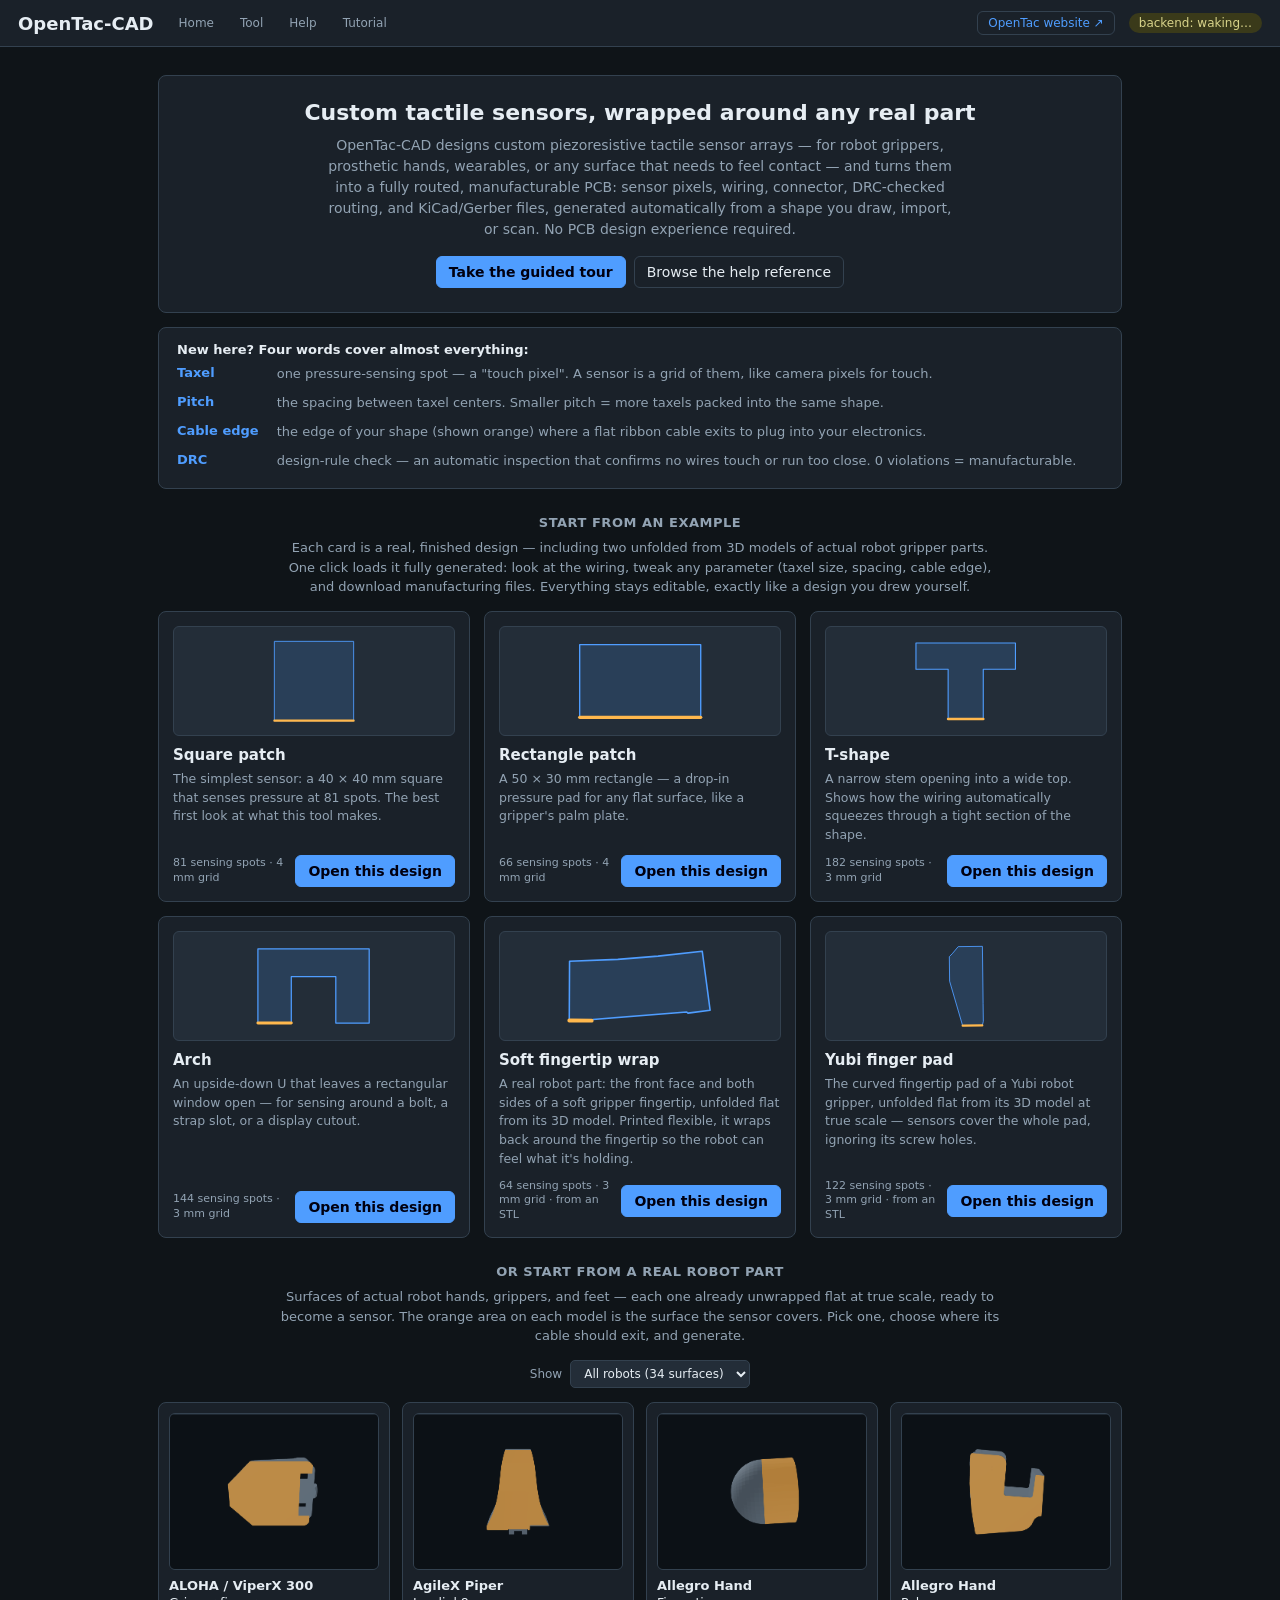
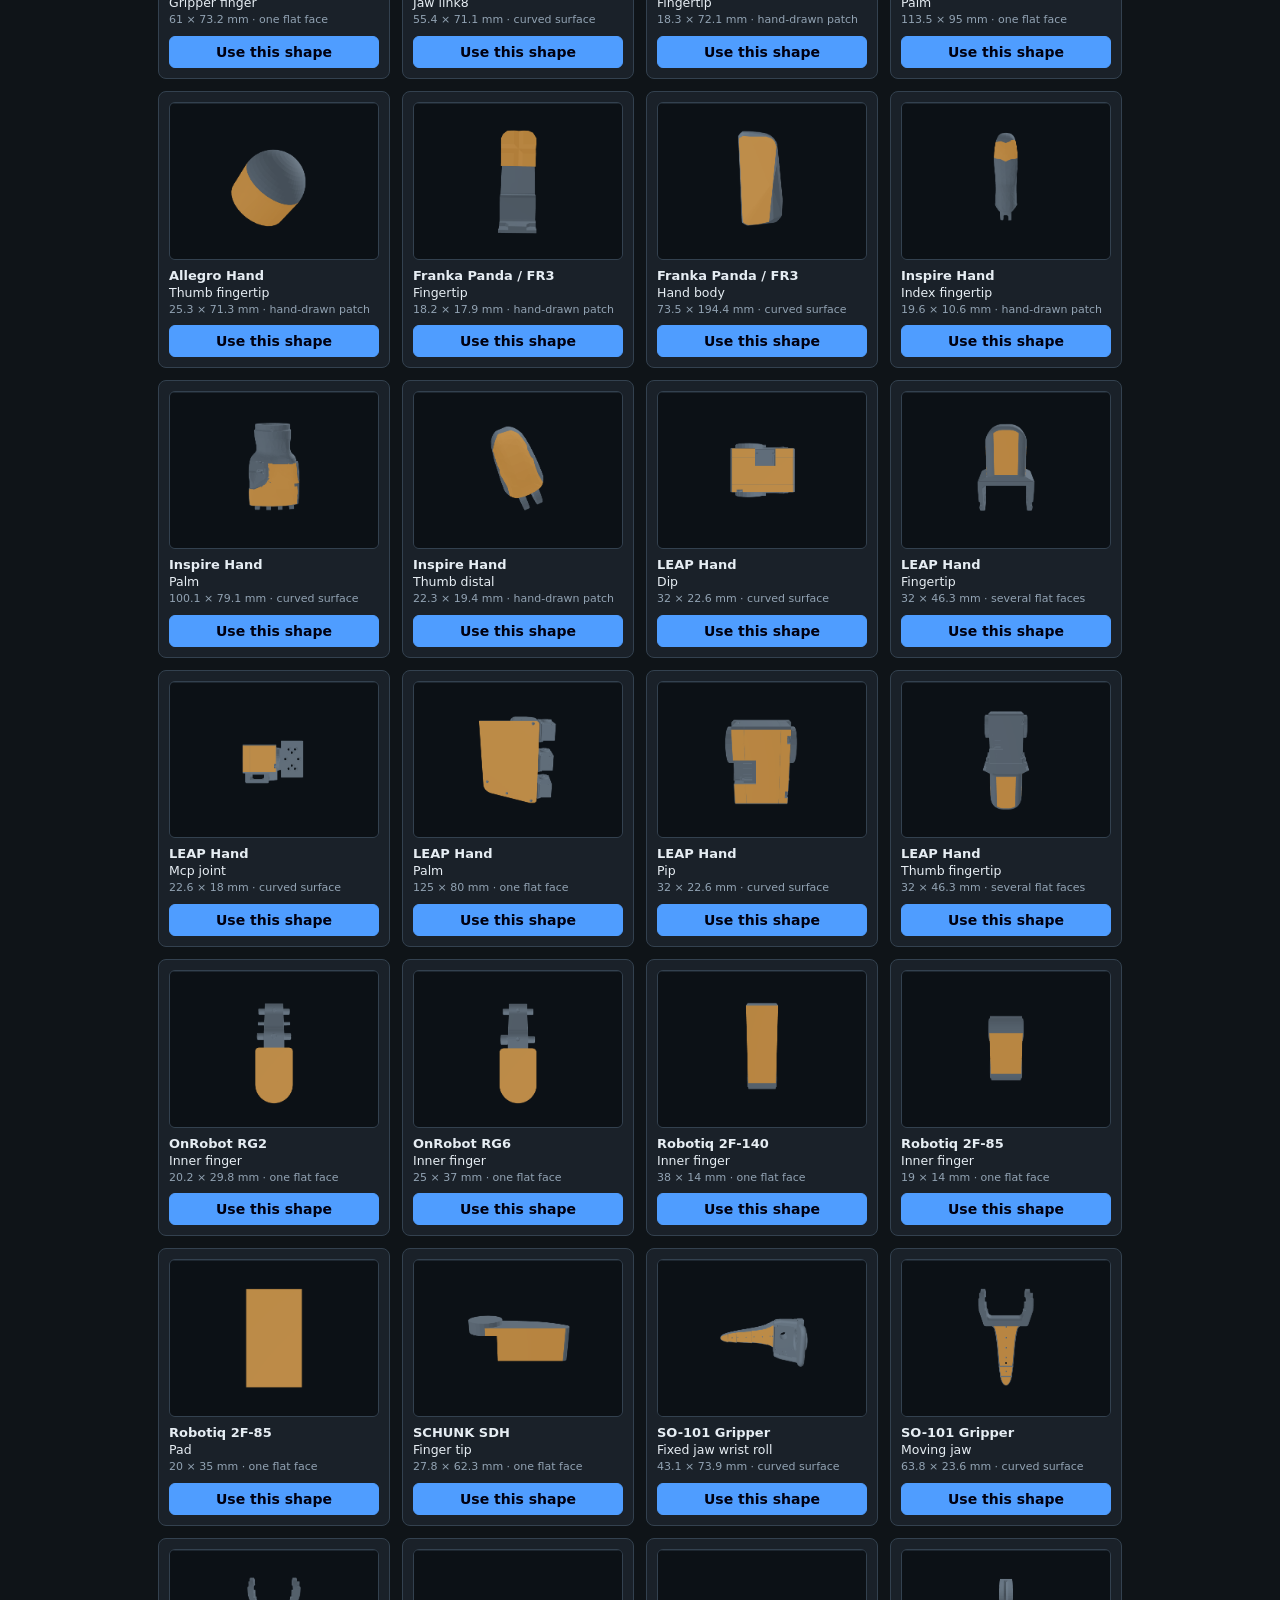
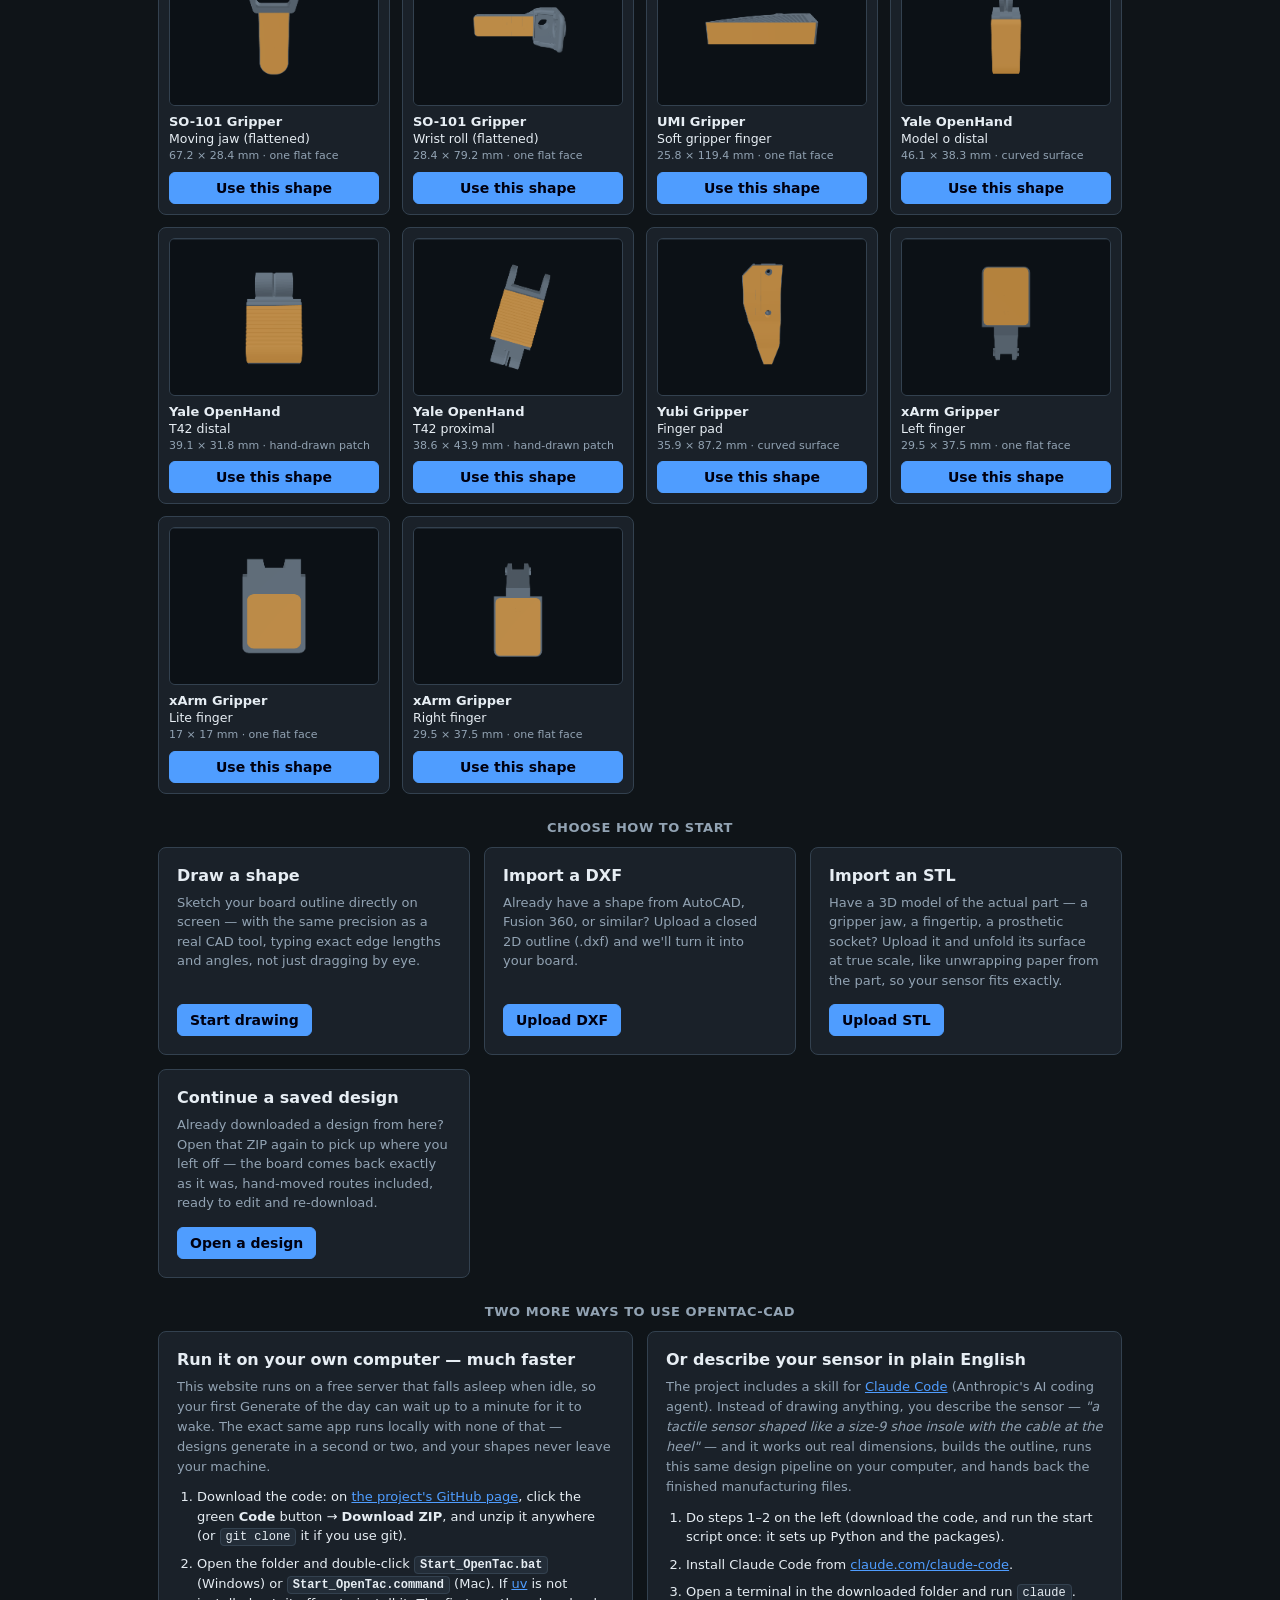
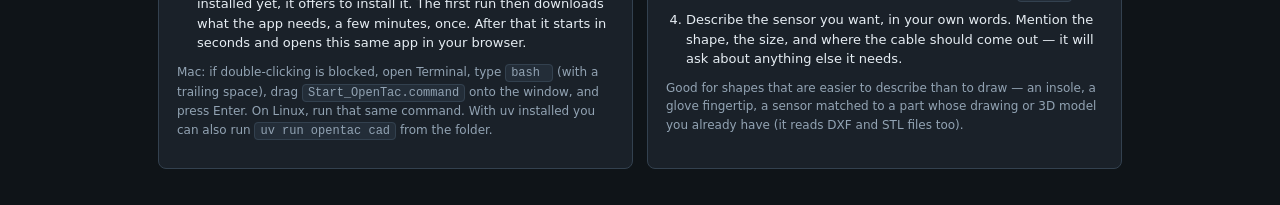
==== opentac/cad/web/index.html @ 188bf3a5 "Narrow tail: a quick square step out to the connector's tab instead of the long flare; a diagonal ta" ====
<!DOCTYPE html>
<html lang="en">
<head>
  <meta charset="UTF-8" />
  <meta name="viewport" content="width=device-width, initial-scale=1.0" />
  <title>OpenTac-CAD</title>
  <link rel="icon" href="favicon.svg" type="image/svg+xml" />
  <link rel="stylesheet" href="style.css" />

  <!-- Resolve bare "three" imports (used by the vendored addons) to the local build -->
  <script type="importmap">
  {
    "imports": {
      "three": "./vendor/three/three.module.js",
      "three/addons/": "./vendor/three/addons/"
    }
  }
  </script>
</head>
<body>
  <header class="topbar">
    <h1>OpenTac-CAD</h1>
    <nav class="topnav" aria-label="Primary">
      <button id="nav-home" type="button" class="linklike">Home</button>
      <button id="nav-tool" type="button" class="linklike">Tool</button>
      <button id="nav-help" type="button" class="linklike">Help</button>
      <button id="nav-tour" type="button" class="linklike">Tutorial</button>
      <!-- Home above is this tool's start screen; this is the project website. -->
      <a class="site-link" href="https://opentac.github.io/" data-site-path="" target="_blank" rel="noopener"
         title="The OpenTac website: build guide, readout boards, firmware and paper. Opens in a new tab, so your design stays here.">OpenTac website<span aria-hidden="true"> &#8599;</span></a>
    </nav>
    <div id="health" class="health health--unknown">backend: checking…</div>
  </header>

  <!-- ================= Landing ================= -->
  <section id="view-landing" class="app-view">
    <div class="landing">
      <div class="panel landing-hero">
        <h2>Custom tactile sensors, wrapped around any real part</h2>
        <p>
          OpenTac-CAD designs custom piezoresistive tactile sensor arrays — for robot
          grippers, prosthetic hands, wearables, or any surface that needs to feel
          contact — and turns them into a fully routed, manufacturable PCB: sensor
          pixels, wiring, connector, DRC-checked routing, and KiCad/Gerber files,
          generated automatically from a shape you draw, import, or scan. No PCB
          design experience required.
        </p>
        <div class="row landing-hero__actions">
          <button id="landing-tour-btn" type="button" class="primary">Take the guided tour</button>
          <button id="landing-help-btn" type="button" class="secondary">Browse the help reference</button>
        </div>
      </div>

      <div class="panel landing-glossary">
        <strong>New here? Four words cover almost everything:</strong>
        <dl>
          <dt>Taxel</dt>
          <dd>one pressure-sensing spot — a "touch pixel". A sensor is a grid of them, like camera pixels for touch.</dd>
          <dt>Pitch</dt>
          <dd>the spacing between taxel centers. Smaller pitch = more taxels packed into the same shape.</dd>
          <dt>Cable edge</dt>
          <dd>the edge of your shape (shown orange) where a flat ribbon cable exits to plug into your electronics.</dd>
          <dt>DRC</dt>
          <dd>design-rule check — an automatic inspection that confirms no wires touch or run too close. 0 violations = manufacturable.</dd>
        </dl>
      </div>

      <h3 class="landing-modes__label">Start from an example</h3>
      <p class="landing-section-sub">
        Each card is a real, finished design — including two unfolded from 3D models of
        actual robot gripper parts. One click loads it fully generated: look at the wiring,
        tweak any parameter (taxel size, spacing, cable edge), and download manufacturing
        files. Everything stays editable, exactly like a design you drew yourself.
      </p>
      <div class="landing-examples" id="landing-examples"></div>

      <h3 class="landing-modes__label">Or start from a real robot part</h3>
      <p class="landing-section-sub">
        Surfaces of actual robot hands, grippers, and feet — each one already unwrapped
        flat at true scale, ready to become a sensor. The orange area on each model is the
        surface the sensor covers. Pick one, choose where its cable should exit, and
        generate.
      </p>
      <div class="stl-example-filter">
        <label>Show
          <select id="stl-example-filter"></select>
        </label>
      </div>
      <div class="landing-stl-examples" id="landing-stl-examples"></div>

      <h3 class="landing-modes__label">Choose how to start</h3>
      <div class="landing-modes">
        <article class="panel mode-card">
          <h2>Draw a shape</h2>
          <p>Sketch your board outline directly on screen — with the same precision as a real CAD tool, typing exact edge lengths and angles, not just dragging by eye.</p>
          <button type="button" class="primary mode-card__cta" data-mode="draw">Start drawing</button>
        </article>
        <article class="panel mode-card">
          <h2>Import a DXF</h2>
          <p>Already have a shape from AutoCAD, Fusion 360, or similar? Upload a closed 2D outline (.dxf) and we'll turn it into your board.</p>
          <button type="button" class="primary mode-card__cta" data-mode="dxf">Upload DXF</button>
        </article>
        <article class="panel mode-card">
          <h2>Import an STL</h2>
          <p>Have a 3D model of the actual part — a gripper jaw, a fingertip, a prosthetic socket? Upload it and unfold its surface at true scale, like unwrapping paper from the part, so your sensor fits exactly.</p>
          <button type="button" class="primary mode-card__cta" data-mode="stl">Upload STL</button>
        </article>
        <article class="panel mode-card">
          <h2>Continue a saved design</h2>
          <p>Already downloaded a design from here? Open that ZIP again to pick up where you left off &mdash; the board comes back exactly as it was, hand-moved routes included, ready to edit and re-download.</p>
          <button type="button" class="primary mode-card__cta" data-mode="open">Open a design</button>
        </article>
        <article class="panel mode-card">
          <h2>Describe it in words</h2>
          <p>Not sure where to start? Say what you want in plain English — the size, the shape, how fine the sensing needs to be — and an assistant designs it with the real generator, then hands it to you here to edit.</p>
          <button type="button" class="primary mode-card__cta" data-mode="chat">Describe a sensor</button>
        </article>
      </div>

      <h3 class="landing-modes__label">Two more ways to use OpenTac-CAD</h3>
      <div class="landing-guides">
        <article class="panel guide-card">
          <h2>Run it on your own computer — much faster</h2>
          <p>
            This website runs on a free server that falls asleep when idle, so your first
            Generate of the day can wait up to a minute for it to wake. The exact same app
            runs locally with none of that — designs generate in a second or two, and your
            shapes never leave your machine.
          </p>
          <ol>
            <li>
              Download the code: on
              <a href="https://github.com/opentac/opentac.github.io" target="_blank" rel="noopener">the project's GitHub page</a>,
              click the green <strong>Code</strong> button → <strong>Download ZIP</strong>, and unzip it
              anywhere (or <code>git clone</code> it if you use git).
            </li>
            <li>
              Open the folder and double-click
              <strong><code>Start_OpenTac.bat</code></strong> (Windows) or
              <strong><code>Start_OpenTac.command</code></strong> (Mac).
              If <a href="https://docs.astral.sh/uv/" target="_blank" rel="noopener">uv</a> is not
              installed yet, it offers to install it. The first run then downloads what the app
              needs, a few minutes, once. After that it starts in seconds and opens this same app
              in your browser.
            </li>
          </ol>
          <p class="guide-card__note">
            Mac: if double-clicking is blocked, open Terminal, type <code>bash&nbsp;</code>
            (with a trailing space), drag <code>Start_OpenTac.command</code> onto the
            window, and press Enter. On Linux, run that same command. With uv installed you can
            also run <code>uv run opentac cad</code> from the folder.
          </p>
        </article>
        <article class="panel guide-card">
          <h2>Or describe your sensor in plain English</h2>
          <p>
            The project includes a skill for
            <a href="https://claude.com/claude-code" target="_blank" rel="noopener">Claude Code</a>
            (Anthropic's AI coding agent). Instead of drawing anything, you describe the sensor —
            <em>"a tactile sensor shaped like a size-9 shoe insole with the cable at the heel"</em> —
            and it works out real dimensions, builds the outline, runs this same design pipeline on
            your computer, and hands back the finished manufacturing files.
          </p>
          <ol>
            <li>Do steps 1–2 on the left (download the code, and run the start script once: it sets up Python and the packages).</li>
            <li>Install Claude Code from
              <a href="https://claude.com/claude-code" target="_blank" rel="noopener">claude.com/claude-code</a>.</li>
            <li>Open a terminal in the downloaded folder and run <code>claude</code>.</li>
            <li>Describe the sensor you want, in your own words. Mention the shape, the size,
              and where the cable should come out — it will ask about anything else it needs.</li>
          </ol>
          <p class="guide-card__note">
            Good for shapes that are easier to describe than to draw — an insole, a glove
            fingertip, a sensor matched to a part whose drawing or 3D model you already have
            (it reads DXF and STL files too).
          </p>
        </article>
      </div>
    </div>
  </section>

  <!-- ================= Tool ================= -->
  <section id="view-tool" class="app-view" hidden>
    <main class="layout">
      <!-- ================= Controls ================= -->
      <aside class="panel controls">
        <div class="mode-switcher" role="group" aria-label="Input mode">
          <span class="mode-switcher__label">Mode:</span>
          <button type="button" class="mode-button" data-mode="draw" id="mode-btn-draw">Draw</button>
          <button type="button" class="mode-button" data-mode="dxf" id="mode-btn-dxf">DXF</button>
          <button type="button" class="mode-button" data-mode="stl" id="mode-btn-stl">STL</button>
          <button type="button" class="mode-button" data-mode="chat" id="mode-btn-chat">Describe</button>
          <button type="button" class="mode-button" data-mode="open" id="mode-btn-open">Open</button>
        </div>

        <section class="group chat-sidebar-group" id="chat-sidebar-group" hidden>
          <h2>1 · Describe your sensor</h2>
          <p class="hint">
            Say what you need in plain English — "a 40 × 40 mm square sensor with
            2 mm taxel pitch, cable at the bottom". The assistant designs it with
            the real generator and loads the result here, fully editable. Ask for
            changes the same way: "make the pitch 1.5 mm", "move the connector to
            the top".
          </p>
          <div id="chat-log" class="chat-log"></div>
          <form id="chat-form" class="chat-form" autocomplete="off">
            <input id="chat-input" type="text" placeholder="Describe a sensor…" />
            <button id="chat-send" type="submit" class="primary">Send</button>
          </form>
          <div class="row">
            <span id="chat-status" class="hint chat-status"></span>
            <button id="chat-reset" type="button" class="secondary">New conversation</button>
          </div>
        </section>

        <section class="group stl-sidebar-group" id="stl-sidebar-group">
          <h2>1 · 3D Model (STL)</h2>
          <p class="hint">
            Upload an STL, select connected planar or curved surfaces, then unfold them into the board outline.
          </p>
          <div class="row dev-example-row" id="dev-example-row" hidden>
            <label>Example STL (dev)
              <select id="example-stl-select"><option value="">Choose an example…</option></select>
            </label>
          </div>
          <div class="row">
            <button id="upload-stl" type="button" class="primary">Upload STL</button>
            <button id="select-single" type="button" class="mode-button active" disabled>Single face</button>
            <button id="select-multiple" type="button" class="mode-button" disabled>Multiple faces</button>
            <button id="select-curved" type="button" class="mode-button" disabled>Curved surface</button>
            <button id="select-patch" type="button" class="mode-button" disabled
              title="Draw your sensor's boundary directly on the 3D surface: click corner points, close the loop, and the enclosed patch is selected — bumps and texture inside are smoothed out.">Draw patch</button>
            <button id="select-all-faces" type="button" class="secondary" disabled>Select all</button>
            <button id="unfold-faces" type="button" class="primary" disabled>Unfold selection</button>
            <button id="clear-face" type="button" class="secondary" disabled>Clear selection</button>
            <button id="reset-view" type="button" class="secondary" disabled>Reset view</button>
            <button id="capture-example" type="button" class="secondary" hidden
              title="Dev (localhost only): save the current selection + unfold as an example-gallery annotation JSON">Save as example</button>
            <input id="stl-input" type="file" accept=".stl,model/stl,application/sla" hidden />
          </div>
          <div class="stl-curved-controls">
            <label>Normal angle <input id="curvature-tolerance" type="number" min="1" max="90" step="1" value="18" disabled /></label>
            <label>Max growth radius <input id="curved-max-radius" type="number" min="0" step="1" placeholder="auto" disabled /></label>
            <label class="check-field"><input id="auto-seam" type="checkbox" checked disabled /> Auto seam</label>
            <button id="set-seam" type="button" class="secondary" disabled>Set seam</button>
          </div>
          <div class="stl-patch-controls" id="stl-patch-controls" hidden>
            <span class="hint" id="patch-hint">Click points on the surface to outline your sensor; click the first point again to close the loop. Click the last point to undo it.</span>
            <label class="check-field" title="Relax the surface inside your outline before flattening, so tread patterns, ribs, and other texture don't distort the sensor's shape — the outline you drew keeps its true dimensions.">
              <input id="patch-smooth" type="checkbox" checked /> Smooth out texture
            </label>
            <button id="patch-flip" type="button" class="secondary" disabled
              title="The loop cuts the model in two — swap which side is the sensor patch.">Flip side</button>
          </div>
          <div id="stl-container" class="stl-container stl-container--sidebar">
            <p class="placeholder">Upload an <code>.stl</code> file to view it in 3D.</p>
          </div>
          <p class="hint">
            Drag to orbit · scroll to zoom · select planar faces or smooth curved patches.
          </p>
          <div id="stl-info" class="mini"></div>
          <div id="stl-connections" class="stl-connections" hidden></div>
        </section>

        <section class="group" id="dxf-import-group" hidden>
          <h2>1 · Import DXF</h2>
          <p class="hint">
            Upload a closed 2D outline (<code>.dxf</code>). We'll automatically pick the largest closed shape in the file.
          </p>
          <div class="row">
            <button id="upload-dxf" type="button" class="primary">Upload DXF</button>
            <input id="dxf-input" type="file" accept=".dxf" hidden />
          </div>
          <div id="dxf-info" class="mini"></div>
        </section>

        <section class="group" id="design-import-group" hidden>
          <h2>1 &middot; Open a saved design</h2>
          <p class="hint">
            Pick the <code>.zip</code> you downloaded before &mdash; no need to unzip it.
            The board comes back exactly as you left it, including any routes you
            moved by hand, and stays fully editable. A loose
            <code>design.json</code> or <code>manifest.json</code> works too.
          </p>
          <div class="row">
            <button id="open-design" type="button" class="primary">Open design file</button>
            <input id="design-input" type="file" accept=".zip,.json,application/json,application/zip" hidden />
          </div>
          <div id="design-import-info" class="mini"></div>
        </section>

        <section class="group" id="params-group">
          <h2 id="params-heading">2 · Parameters (mm)</h2>

          <h3 class="params-subhead">Sensor grid</h3>
          <div class="params params--emphasis">
            <label class="check-field" title="Set the taxel size and pitch directly; how many fit is whatever the outline allows.">
              <input type="radio" name="grid_mode" value="size" checked />
              Set taxel size
            </label>
            <label class="check-field" title="Ask for a specific grid; the taxel size needed to fit it is calculated from your outline. Pitch equals the taxel size, so taxels tile edge to edge. Grow-board mode only.">
              <input type="radio" name="grid_mode" value="count" />
              Set rows &amp; columns
            </label>
          </div>
          <div class="params" id="grid-count-fields" hidden>
            <label>Columns <input id="target_cols" type="number" min="1" step="1" value="8" /></label>
            <label>Rows <input id="target_rows" type="number" min="1" step="1" value="8" /></label>
          </div>
          <p class="hint" id="grid-count-hint" hidden>
            Taxel size is solved from your outline, minus the edge keepout. Requires
            <em>Grow board to fit wiring</em> board mode.
          </p>
          <div class="params" id="grid-size-fields">
            <label title="Width of one taxel (sensing spot).">Taxel W <input id="pixel_w_mm" type="number" step="0.1" value="4.0" /></label>
            <label title="Height of one taxel (sensing spot).">Taxel H <input id="pixel_h_mm" type="number" step="0.1" value="4.0" /></label>
            <label title="Horizontal spacing between taxel centers. Never smaller than the taxel width.">Pitch X <input id="pitch_x_mm" type="number" step="0.1" value="4.2" /></label>
            <label title="Vertical spacing between taxel centers. Never smaller than the taxel height.">Pitch Y <input id="pitch_y_mm" type="number" step="0.1" value="4.2" /></label>
          </div>
          <p class="hint" id="grid-size-note" hidden>
            Solved from your outline on Generate — the footprint preview below updates to match.
          </p>
          <div class="params">
            <label>Edge keepout <input id="edge_keepout_mm" type="number" step="0.1" value="0.5" /></label>
          </div>

          <h3 class="params-subhead">Routing &amp; clearance</h3>
          <div class="params">
            <label>Trace W <input id="trace_w_mm" type="number" step="0.05" value="0.2" /></label>
            <label>Gap <input id="gap_mm" type="number" step="0.05" value="0.2" /></label>
            <label>Clearance <input id="clearance_mm" type="number" step="0.05" value="0.2" /></label>
            <label title="Minimum routing distance from the outer board edge. Higher values keep red/blue traces farther inside.">
              Route edge padding
              <input id="board_edge_clear_mm" type="number" min="0" step="0.1" value="0.2" />
            </label>
          </div>

          <h3 class="params-subhead">Taxel footprint (one sensing spot's copper)</h3>
          <div class="params">
            <label title="Clearance from each taxel's own outer edge to its interdigitated fingers — not to be confused with Edge keepout above, which is the board-level margin from the outline.">
              Taxel edge clearance
              <input id="edge_clear_mm" type="number" min="0" step="0.05" value="0.1" />
            </label>
            <label title="Clearance from the taxel's center line, limiting how far each finger reaches toward the opposite pad.">
              Taxel center clearance
              <input id="center_clear_mm" type="number" min="0" step="0.05" value="0.2" />
            </label>
            <label title="Drill diameter of the via connecting this taxel's top-layer pad to its routed trace.">
              Via drill
              <input id="via_drill_mm" type="number" min="0.05" step="0.01" value="0.15" />
            </label>
            <label title="Copper pad diameter of the via.">
              Via diameter
              <input id="via_dia_mm" type="number" min="0.1" step="0.01" value="0.35" />
            </label>
          </div>
          <div id="pixel-preview" class="pixel-preview" aria-label="Live preview of one sensor pixel's interdigitated footprint"></div>

          <h3 class="params-subhead">Board sizing <a href="#" class="help-link" data-help-target="help-board-sizing" title="What do these do?">(?)</a></h3>
          <div class="params params--emphasis">
            <label class="check-field" title="Columns on the top copper, rows on the bottom copper. Every wire runs around the sensor field to the connector.">
              <input type="radio" name="copper_layers" value="2" checked />
              2 copper layers: wiring runs around the sensor field
            </label>
            <label class="check-field" title="Rows are wired on two inner copper layers instead: In1 carries each row to the connector, In2 the links across notches. Rows need no wiring band around the field, so a fixed outline keeps more taxels. Costs more to fabricate.">
              <input type="radio" name="copper_layers" value="4" />
              4 copper layers: rows wired underneath, on inner layers
            </label>
          </div>
          <div class="params params--emphasis">
            <label class="check-field" title="Keep the sensor grid at max density and grow the final board outline outward until every wire fits.">
              <input type="radio" name="board_mode" value="expand" checked />
              Grow board to fit wiring
            </label>
            <label class="check-field" title="Keep the outline exactly as drawn: reserve a wiring keep-out band inside it and drop the sensor pixels that reach into that band.">
              <input type="radio" name="board_mode" value="fixed_keepout" />
              Keep outline fixed, shrink sensor grid
            </label>
          </div>
          <div class="params params--emphasis" role="radiogroup" aria-label="Readout board">
            <label class="check-field" title="Uses the 30-pin board when the sensor has at most 15 rows and 15 columns, otherwise the 60-pin board.">
              <input type="radio" name="readout_board" value="auto" checked />
              Readout board: picked automatically
            </label>
            <label class="check-field" title="Two stacked 16 x 22.8 mm boards. Reads up to 15 rows x 15 columns.">
              <input type="radio" name="readout_board" value="30pin" />
              30-pin board (up to 15 x 15)
            </label>
            <label class="check-field" title="One 37 x 34.3 mm board. Reads up to 30 rows x 30 columns.">
              <input type="radio" name="readout_board" value="60pin" />
              60-pin board (up to 30 x 30)
            </label>
          </div>
        </section>

        <section class="group">
          <h2>Tail</h2>
          <p class="hint">Controls the connector/cable tail attached to the orange cable edge.</p>
          <p class="hint">Leave Tail width blank: the tail is cut to the traces it carries and widens to the connector at its end. Leave Tail length blank: it is made long enough for that and for the printed case to clear the connector (at least 12 mm). A value typed here is used as given.</p>
          <div class="params">
            <label title="Leave blank for an automatic length: long enough for the printed case to clear the connector, at least 12 mm. Redo padding applies a typed length without routing again.">
              Tail length
              <input id="cable_length_mm" type="number" min="0.1" step="0.1" placeholder="auto" />
            </label>
            <label title="Leave blank or use 0 for a tail cut to its traces.">
              Tail width
              <input id="tail_width_mm" type="number" min="0" step="0.1" placeholder="auto" />
            </label>
            <label>Tail side padding <input id="tail_side_padding_mm" type="number" min="0" step="0.1" value="0.0" /></label>
          </div>
        </section>

      </aside>

      <!-- ================= Views =================
           Ordered to follow the workflow top to bottom: draw the outline, press
           Generate, then read the result. The PCB Preview panel is last because
           it is the output of the two panels above it. -->
      <section class="views">
        <div class="panel view">
          <div class="view__head">
            <h2>1 · Board Outline</h2>
          </div>
          <p class="hint">
            Use Line, Rectangle, or Arc to draw the outline, then select the edge
            where the connector tail should exit and press <strong>Set cable edge</strong>
            (required before Generate).
          </p>
          <div id="cable-edge-banner" class="cable-edge-banner" hidden>
            <span>Choose where the connector tail exits: click an edge below and press <strong>Set cable edge</strong>. Generate stays blocked until the cable edge is set.</span>
            <button id="cable-edge-banner-close" type="button" aria-label="Dismiss cable edge reminder">×</button>
          </div>
          <div class="outline-editor">
            <div class="cad-toolbar" aria-label="Board outline tools">
              <div class="cad-target-toggle" role="group" aria-label="Drawing target">
                <button id="cad-target-outline" type="button" class="mode-button active">Board outline</button>
                <button id="cad-target-fill" type="button" class="mode-button" disabled title="Draw a board outline first">Sensorize zone</button>
              </div>
              <button id="cad-select" type="button" class="mode-button active">Select</button>
              <button id="cad-line" type="button" class="mode-button">Line</button>
              <button id="cad-rect" type="button" class="mode-button">Rectangle</button>
              <button id="cad-hline" type="button" class="mode-button">H</button>
              <button id="cad-vline" type="button" class="mode-button">V</button>
              <button id="cad-arc" type="button" class="mode-button">Arc</button>
              <button id="cad-undo" type="button" class="secondary" disabled>Undo</button>
              <button id="cad-redo" type="button" class="secondary" disabled>Redo</button>
              <button id="cad-delete" type="button" class="secondary" disabled>Delete</button>
              <button id="cad-set-angle-ref" type="button" class="secondary" disabled>Set angle ref</button>
              <button id="cad-set-cable" type="button" class="secondary" disabled>Set cable edge</button>
              <button id="cad-mirror-h" type="button" class="secondary" disabled
                      title="Flip the design left-to-right, in place. Use it to turn a left-hand part into the matching right-hand one. The cable edge stays the same edge.">Mirror &#8646;</button>
              <button id="cad-mirror-v" type="button" class="secondary" disabled
                      title="Flip the design top-to-bottom, in place. The cable edge stays the same edge.">Mirror &#8645;</button>
              <button id="cad-zoom-out" type="button" class="secondary" title="Zoom out">−</button>
              <button id="cad-zoom-in" type="button" class="secondary" title="Zoom in">+</button>
              <button id="cad-fit" type="button" class="secondary" title="Fit outline to view">Fit</button>
            </div>
            <p class="hint" id="fill-zone-hint" hidden>
              Optional: this shape controls <em>where sensors get packed</em> inside your board — it won't change your board's outer edge or connector.
            </p>
            <div class="cad-fields">
              <label>Length <input id="cad-length" type="number" step="0.1" placeholder="mm" /></label>
              <label>Angle <input id="cad-angle-value" type="number" step="1" value="0" /></label>
              <label>Width <input id="cad-width" type="number" step="0.1" placeholder="mm" /></label>
              <label>Height <input id="cad-height" type="number" step="0.1" placeholder="mm" /></label>
              <label>Grid <input id="cad-grid" type="number" min="0.1" step="0.1" value="1" /></label>
              <label class="check-field"><input id="cad-snap" type="checkbox" checked /> Snap</label>
            </div>
            <canvas id="outline-canvas" width="640" height="420"></canvas>
            <div class="row">
              <button id="preset-square" type="button">Square 40×40</button>
              <button id="preset-rect" type="button">Rect 50×30</button>
              <button id="preset-foot" type="button" title="Foot/insole-like asymmetric outline">Foot</button>
              <button id="clear-outline" type="button" class="secondary">Clear outline</button>
            </div>
            <div id="outline-info" class="mini">0 outline vertices</div>
          </div>
        </div>

        <div class="panel generate-panel">
          <div class="view__head">
            <h2>3 · Generate</h2>
          </div>
          <div class="generate-panel__body">
            <div class="row generate-actions">
              <button id="generate" type="button" class="primary">Generate PCB</button>
            </div>
            <div id="gen-status" class="mini"></div>
            <div id="stats"></div>
          </div>
        </div>

        <div class="panel view view--grow" id="pcb-preview-panel">
          <div class="view__head">
            <h2>PCB Preview</h2>
            <div id="pcb-view-tools" class="pcb-view-tools" hidden>
              <button id="pcb-zoom-out" type="button" class="secondary" title="Zoom out">−</button>
              <button id="pcb-zoom-in" type="button" class="secondary" title="Zoom in">+</button>
              <button id="pcb-zoom-reset" type="button" class="secondary" title="Reset view">Reset</button>
            </div>
            <div id="route-tools" class="route-tools" hidden>
              <button id="route-undo" type="button" class="secondary" disabled>Undo</button>
              <button id="route-reset" type="button" class="secondary" disabled>Reset route</button>
              <button id="route-reset-all" type="button" class="secondary" disabled>Reset all</button>
              <button id="route-redo-padding" type="button" class="secondary" disabled>Redo padding</button>
              <button id="tail-extension-toggle" type="button" class="secondary" disabled>Tail extension</button>
              <label class="tool-field">Chamfer
                <input id="route-chamfer-mm" type="number" min="0.1" step="0.1" value="0.5" />
              </label>
              <button id="route-chamfer" type="button" class="secondary" disabled>Apply</button>
              <button id="route-check-drc" type="button" class="secondary" disabled>Check DRC</button>
            </div>
          </div>
          <div id="pcb-preview" class="pcb-preview">
            <p class="placeholder">Draw an outline and press <em>Generate PCB</em>.</p>
          </div>
          <div id="tail-extension-panel" class="tail-extension-panel" hidden>
            <div class="tail-extension-panel__head">
              <strong>Tail Extension</strong>
              <span>Draw dimensioned segments from the current pinout line.</span>
            </div>
            <div class="tail-extension-fields">
              <label>Length <input id="tail-extension-length" type="number" min="0.1" step="0.1" value="20" /></label>
              <label>Angle <input id="tail-extension-angle" type="number" step="1" value="-90" /></label>
              <label>Width <input id="tail-extension-width" type="number" min="0.1" step="0.1" /></label>
            </div>
            <div class="row">
              <button id="tail-extension-add" type="button" class="primary">Add segment</button>
              <button id="tail-extension-dir-down" type="button" class="secondary" title="Down (-90°)">↓</button>
              <button id="tail-extension-dir-up" type="button" class="secondary" title="Up (90°)">↑</button>
              <button id="tail-extension-dir-right" type="button" class="secondary" title="Right (0°)">→</button>
              <button id="tail-extension-dir-left" type="button" class="secondary" title="Left (180°)">←</button>
              <button id="tail-extension-dir-down-right" type="button" class="secondary" title="Down-right (-45°)">↘</button>
              <button id="tail-extension-dir-down-left" type="button" class="secondary" title="Down-left (-135°)">↙</button>
              <button id="tail-extension-dir-up-right" type="button" class="secondary" title="Up-right (45°)">↗</button>
              <button id="tail-extension-dir-up-left" type="button" class="secondary" title="Up-left (135°)">↖</button>
              <button id="tail-extension-undo" type="button" class="secondary">Undo</button>
              <button id="tail-extension-reset" type="button" class="secondary">Reset</button>
              <button id="tail-extension-apply" type="button" class="primary">Apply</button>
            </div>
            <div id="tail-extension-info" class="mini"></div>
          </div>
          <div id="route-edit-status" class="mini"></div>
        </div>

        <!-- Last panel in the column, below the preview: you generate, inspect
             the board above, and only then download it. -->
        <!-- Two-piece printed case. The shear bumps are a version of the TOP
             piece, not a separate part: flat lid or bumped lid. -->
        <div class="panel bump-panel" id="case-panel">
          <div class="bump-head">
            <label class="check-field" title="A printed TPU case in two halves: a bottom with a pocket the sensor drops into, and a lid held on by a ribbed perimeter joint. No glue and no screws.">
              <input id="case-enable" type="checkbox" />
              Add a printed case (two 3D-printed parts)
            </label>
            <a href="#" class="help-link" data-help-target="help-bumps" title="What is this?">(?)</a>
          </div>
          <div class="bump-body" id="case-body" hidden>
            <p class="hint">
              The bottom piece has a shallow pocket for the flex and the Velostat.
              The lid drops on and is held by a rib that runs round the perimeter,
              broken at intervals — every gap in the rib is a bridge that keeps the
              lid a single piece. Both halves stop at the cable edge, so the tail
              leaves through the open side.
            </p>
            <p class="hint">
              Download ZIP includes the case (bottom and all three lids) with the
              settings below. The lid chosen here is marked as the primary one.
              Printing and fitting the parts:
              <a href="https://opentac.github.io/build/assembly/#print-the-case" data-site-path="build/assembly/#print-the-case" target="_blank" rel="noopener">assembly guide</a>.
            </p>

            <fieldset class="case-top-choice">
              <legend>Top piece</legend>
              <label class="radio-field" title="A plain flat lid. Reads normal force only.">
                <input type="radio" name="case-top" value="flat" checked />
                <span>Flat</span>
              </label>
              <label class="radio-field" title="Shallow grooves along the boundaries between sensors, cut from the top so the underside stays flat. Full-thickness material stays over every sensor, so there is still something to push on it, but the lid bends much more easily between them — a press lands where you put it instead of spreading to the neighbours.">
                <input type="radio" name="case-top" value="hatch" />
                <span>Hatched — sharper spatial resolution</span>
              </label>
              <label class="radio-field" title="One bump over each 2x2 group of sensors. Pressing sideways tilts the bump, so those four sensors read differently and you can tell which way the surface was pushed.">
                <input type="radio" name="case-top" value="bumps" />
                <span>Shear-sensing bumps</span>
              </label>
            </fieldset>

            <div id="case-hatch-fields" hidden>
              <label class="check-field" title="Cut the boundaries all the way through, leaving small tabs to hold the lid together. This decouples neighbouring sensors far better than a groove, which only thins the boundary and still carries load across it. Uncheck for a groove: a sealed lid with nothing to tear, but much less isolation.">
                <input id="case-hatch-through" type="checkbox" checked />
                <span>Cut through (tabs hold it together)</span>
              </label>
              <div class="bump-fields">
                <label title="How wide each cut is.">
                  Cut width
                  <input id="case-hatch-width" type="number" min="0.3" max="3" step="0.1" value="0.90" />
                </label>
                <label title="Width of the little bridges that keep the lid in one piece. Narrower isolates each sensor better; too narrow and they tear.">
                  Tab width
                  <input id="case-hatch-tab" type="number" min="0.4" max="4" step="0.1" value="1.20" />
                </label>
                <label title="Groove depth, used only when 'Cut through' is off. What is left underneath is the web.">
                  Groove depth
                  <input id="case-hatch-depth" type="number" min="0.1" max="2" step="0.1" value="0.40" />
                </label>
              </div>
              <label class="check-field" title="A small raised bump on top of each sensor's tile. Against a finger or any curved object the bumps are what it touches, so the load concentrates into individual tiles instead of spreading across the plate. The underside stays flat.">
                <input id="case-hatch-bumps" type="checkbox" />
                <span>Small bump on each sensor</span>
              </label>
              <div class="bump-fields" id="case-hatch-bump-fields" hidden>
                <label title="Bump diameter. Must fit inside the tile with clearance from the cut around it.">
                  Bump &oslash;
                  <input id="case-hatch-bump-dia" type="number" min="0.4" max="6" step="0.1" value="1.80" />
                </label>
                <label title="How far each bump stands above the lid. Small — this is a contact point, not a shear bump.">
                  Bump height
                  <input id="case-hatch-bump-height" type="number" min="0.2" max="4" step="0.1" value="0.60" />
                </label>
              </div>
            </div>

            <div class="bump-fields" id="case-bump-fields" hidden>
              <label title="How tall each bump stands above the lid.">
                Bump height
                <input id="case-bump-height" type="number" min="0.4" max="10" step="0.2" value="2.0" />
              </label>
              <label title="Bump base diameter as a percentage of the 2x2 block it covers.">
                Bump width (% of block)
                <input id="case-bump-base" type="number" min="30" max="100" step="5" value="80" />
              </label>
              <label title="Bump top diameter as a percentage of its base. Lower is more pointed, which tips more readily.">
                Bump taper (top % of base)
                <input id="case-bump-top" type="number" min="20" max="100" step="5" value="70" />
              </label>
            </div>

            <div class="bump-fields">
              <label title="Depth of the pocket in the bottom piece: the flex (~0.1mm) plus the Velostat (~0.1mm), not the whole board. At a 0.2mm layer height this is one layer, so there is no finer setting to print — shim under the board instead.">
                Pocket depth
                <input id="case-recess" type="number" min="0.1" max="4" step="0.05" value="0.20" />
              </label>
              <label title="Thickness of the floor under the sensor.">
                Floor thickness
                <input id="case-plate" type="number" min="0.3" max="4" step="0.1" value="0.60" />
              </label>
              <label title="Thickness of the lid. The rib passes through a slot in this, so thicker is less likely to tear.">
                Lid thickness
                <input id="case-lid" type="number" min="0.4" max="4" step="0.1" value="0.80" />
              </label>
              <label title="Width of the rim around the sensor. The rib runs down the middle of it. With shear bumps the rim also has to fit the slit that decouples them, so do not go below about 4mm.">
                Skirt width
                <input id="case-skirt" type="number" min="1.5" max="12" step="0.5" value="4.0" />
              </label>
            </div>

            <details class="advanced bump-advanced">
              <summary>Rib pattern</summary>
              <div class="bump-fields">
                <label title="One rib segment plus one gap. Shorter means more segments — and more segment ends, which is where the lid tears from.">
                  Period
                  <input id="case-period" type="number" min="6" max="60" step="1" value="20" />
                </label>
                <label title="How much of each period is gap rather than rib. Every gap is a bridge holding the lid together; more gap means a stiffer lid and less grip.">
                  Gap
                  <input id="case-gap" type="number" min="2" max="40" step="0.5" value="10" />
                </label>
                <label title="Extra clearance cut around the board edge so it drops into the pocket.">
                  Fit tolerance
                  <input id="case-tolerance" type="number" min="0" max="1.5" step="0.05" value="0.20" />
                </label>
              </div>
            </details>

            <div class="bump-actions">
              <button id="case-generate" type="button" class="primary" disabled>Generate case</button>
              <label class="mini case-show-field">Preview
                <select id="case-show" disabled>
                  <option value="bottom">Bottom piece</option>
                  <option value="top">Top piece</option>
                </select>
              </label>
              <button id="case-dl-bottom" type="button" class="secondary" disabled>Download bottom</button>
              <button id="case-dl-top" type="button" class="secondary" disabled>Download top</button>
            </div>
            <div id="case-status" class="mini"></div>
            <div id="case-container" class="stl-container bump-container" hidden></div>
            <div id="case-stats" class="mini" hidden></div>
          </div>
        </div>

        <div class="panel download-panel">
          <div class="download-bar">
            <label class="download-bar__name" for="design-name">
              <span class="mini">Name</span>
              <input id="design-name" type="text" spellcheck="false"
                     autocomplete="off"
                     title="Base name for every file you download from this design, and the label printed on the front silkscreen just above the connector. Defaults to the file you started from, or the date and time if you drew it from scratch.">
            </label>
            <span id="design-name-hint" class="mini download-bar__hint" hidden
                  title="The silkscreen label is drawn into the Gerbers when the board is generated. The downloaded files will use the new name, but the printed board still carries the old one.">Regenerate to print this name</span>
            <span id="pdf-status" class="mini download-bar__status"></span>
            <button id="download-pdf" type="button" class="secondary" disabled
                    title="A 1:1 printable outline. Print it at 100%, cut it out and hold it against the real part to check the fit before ordering boards.">Download printable PDF</button>
            <button id="download-velostat-dxf" type="button" class="secondary" disabled
                    title="The Velostat piece as a DXF in millimetres, for a laser cutter. Covers the sensor area only, not the tail.">Velostat DXF</button>
            <button id="download-velostat-pdf" type="button" class="secondary" disabled
                    title="The Velostat shape printed twice, mirrored across a fold line. Fold the paper with the Velostat inside and cut both together.">Velostat fold PDF</button>
            <button id="download" type="button" class="primary" disabled
                    title="Everything for this sensor in one archive: the board files for the fab, the manifest, the 1:1 PDF, the Velostat cut files, and the printed case (bottom and all three lids, in case/).">Download ZIP</button>
          </div>
          <p id="zip-status" class="mini download-bar__note" aria-live="polite"></p>
          <p class="mini download-bar__next">
            After the download: check the fit with the printable PDF, order the flex PCB,
            then print the case and put the sensor together with the
            <a href="https://opentac.github.io/build/assembly/" data-site-path="build/assembly/" target="_blank" rel="noopener">assembly guide</a>
            on the OpenTac website. It ends with the sensor showing live readings.
          </p>
        </div>
      </section>
    </main>
  </section>

  <!-- ================= Help ================= -->
  <section id="view-help" class="app-view" hidden>
    <div class="help">
      <nav class="panel help-nav" aria-label="Help sections">
        <strong>On this page</strong>
        <a href="#" data-help-target="help-modes">Getting a board shape</a>
        <a href="#" data-help-target="help-fill">Sensorize zone</a>
        <a href="#" data-help-target="help-board-sizing">Parameters glossary</a>
        <a href="#" data-help-target="help-routes">Route editing</a>
        <a href="#" data-help-target="help-mirror">Mirroring a design</a>
        <a href="#" data-help-target="help-export">Exporting</a>
        <a href="#" data-help-target="help-bumps">Printed case and shear bumps</a>
        <a href="#" data-help-target="help-faq">FAQ / troubleshooting</a>
      </nav>
      <div class="help-content">
        <section id="help-modes" class="panel help-section">
          <h2>Getting a board shape</h2>
          <p>Every design starts the same way: get a closed 2D outline into the Board Outline canvas. There are three ways to do that — mix and match, or switch mid-project using the Mode switcher.</p>
          <h3>Draw</h3>
          <p>Use the Line, Rectangle, H/V, and Arc tools to sketch your outline directly. When you're done, <strong>select the edge where the connector tail should exit and click Set cable edge</strong> (it turns orange) — Generate is blocked until this is set, so a stray first stroke can never silently become the connector edge. This isn't just freehand: select a vertex or edge and type an exact <strong>Length</strong> and <strong>Angle</strong> in the fields above the canvas to dimension it precisely, like a real CAD program.</p>
          <h3>DXF</h3>
          <p>Upload a closed 2D outline exported from AutoCAD, Fusion 360, or similar CAD tools. We automatically pick the <strong>largest closed shape</strong> in the file (in case it contains extra reference geometry) and scale it to millimeters using the file's unit metadata. A DXF outline has no inherent cable edge — confirm or change it with <strong>Set cable edge</strong> after import.</p>
          <h3>STL</h3>
          <p>Upload a 3D model, then click a face (or several connected faces, or a smoothly curved patch) to select the surface your sensor will cover — or use <strong>Draw patch</strong> to click points directly on the surface and outline your sensor by hand, letting the app smooth away texture like tread patterns. <strong>Unfold selection</strong> flattens the result into a 2D outline using a true-scale unfolding algorithm — like unwrapping a physical piece of paper from the part. The result lands in the same Board Outline canvas, where you can still hand-edit it. Like a DXF import, an unfolded outline has no inherent cable edge — confirm or change it with <strong>Set cable edge</strong> once it loads.</p>
          <p>If your selection spans surfaces that don't share a mesh edge (say, a fingertip's front face plus its two sides), the button changes to <strong>Join surfaces…</strong> and the viewer walks you through the join, one cut at a time: it shows numbered marker dots along each surface's boundary, and you click <strong>two matching corner pairs</strong> — "this corner attaches to that one" — for each cut. Only after every cut is resolved does the 2D preview appear, with <strong>Use this shape</strong> handing it to the outline canvas. Picking the corners yourself is deliberate: you can see the real part, so you know which corners truly touch.</p>
        </section>

        <section id="help-mirror" class="panel help-section">
          <h2>Mirroring a design</h2>
          <p>Grippers come in pairs. Once you have a sensor for the left jaw, <strong>Mirror &#8646;</strong> in the drawing toolbar flips it into the right-hand version &mdash; and <strong>Mirror &#8645;</strong> flips it top-to-bottom.</p>
          <p>The flip happens <em>in place</em>: the shape keeps its exact size and position, so every dimension you typed stays what it was. It moves the whole design together &mdash; outline, sensorize zone and any fold lines &mdash; so they do not come apart.</p>
          <p><strong>Your cable edge survives the flip.</strong> It stays the same physical edge of the shape, just on the other side, so you do not have to set it again. (Under the hood a mirror reverses which way a shape winds, which would otherwise move the connector to a different edge without any visible sign; the flip corrects for that.)</p>
          <p>Mirror is undoable like any other edit, and mirroring twice returns you exactly where you started.</p>
        </section>

        <section id="help-fill" class="panel help-section">
          <h2>Sensorize zone</h2>
          <p>The sensorize zone is an optional second shape you can draw <em>inside</em> your board outline. It constrains <strong>where sensor pixels get packed</strong> — it does not change your board's outer edge, connector, or routing bounds.</p>
          <p>Use it when only part of your board should be sensing area — for example, leaving a clear margin around a mounting hole, or concentrating sensors on a fingertip while leaving the rest of the outline as structural board.</p>
          <p>To use it: draw a board outline first (the toggle unlocks once you have one), switch the toolbar target to <strong>Sensorize zone</strong>, and draw a smaller shape with the same tools. It renders as a dashed green overlay so it's never confused with the board outline.</p>
        </section>

        <section id="help-board-sizing" class="panel help-section">
          <h2>Parameters glossary</h2>
          <p>Most parameters are straightforward (pixel size, spacing, trace width). Two groups deserve more explanation: the pixel footprint (what each individual sensor looks like) and board sizing (four related but distinct mechanisms for making room for the wiring that connects every sensor pixel to the connector).</p>
          <h3>Sensor grid: size or count</h3>
          <p>The sensor grid can be specified from either end:</p>
          <dl>
            <dt>Set taxel size</dt>
            <dd>You give Pixel W/H and Pitch X/Y; how many fit is whatever your outline allows. The original behaviour.</dd>
            <dt>Set rows &amp; columns</dt>
            <dd>You give the grid you want and the taxel size needed to fit it is calculated from your outline (its bounding box, minus the edge keepout, divided by the requested counts). Pitch is set equal to the taxel size, so taxels tile edge to edge with no gap. On a non-rectangular outline the taxel size is shrunk in small steps until the requested rows and columns really pack — corners that fall outside the shape are still dropped, so you may get slightly fewer taxels than rows × columns. Available in <em>Grow board to fit wiring</em> mode only: with the outline fixed, the packable area depends on the wiring keep-out band, whose width depends in turn on the row/column counts you are trying to set.</dd>
          </dl>
          <h3>Pixel footprint</h3>
          <p>Each sensor "pixel" is a pair of interdigitated copper electrodes — two interleaved comb-like patterns. A piezoresistive material laminated over the top bridges the fingers, so its resistance drops measurably under pressure. The live preview in the Parameters panel shows exactly what one pixel's electrodes look like as you adjust these:</p>
          <dl class="help-glossary">
            <dt>Pixel edge clearance (<code>edge_clear_mm</code>)</dt>
            <dd>Gap from the pixel's own outer boundary to its fingers. Not the same as <em>Edge keepout</em> above, which is a board-level margin from the outline — this one is local to a single pixel's footprint.</dd>
            <dt>Pixel center clearance (<code>center_clear_mm</code>)</dt>
            <dd>How far each finger reaches toward the opposite pad before stopping, controlling the gap down the pixel's center line.</dd>
            <dt>Via drill / diameter (<code>via_drill_mm</code> / <code>via_dia_mm</code>)</dt>
            <dd>The plated hole connecting a pixel's top-layer pad to its routed trace underneath.</dd>
          </dl>
          <h3>Board sizing</h3>
          <dl class="help-glossary">
            <dt>Readout board (<code>readout_board</code>)</dt>
            <dd>The OpenTac board the sensor plugs into: 30-pin (up to 15 x 15 taxels, two stacked 16 x 22.8&nbsp;mm boards) or 60-pin (up to 30 x 30, one 37 x 34.3&nbsp;mm board). It sets the connector on the sensor's tail.</dd>
            <dt>2 or 4 copper layers (<code>copper_layers</code>)</dt>
            <dd>On 2 layers, columns run on the top copper and rows on the bottom, and every wire travels around the outside of the sensor field to the connector, so the board needs a wiring band around the field. On 4 layers the rows are wired on two inner layers instead: In1 carries each row straight through the field to the connector, in row order, and In2 joins the pieces of rows a notch cuts in two. Rows then need no band, so with a fixed outline more of it holds taxels. Either choice works with either board mode below. A 4-layer board costs more to fabricate, and needs the hug router.</dd>
            <dt>Grow board to fit wiring (<code>board_mode: "expand"</code>)</dt>
            <dd>The default. Sensors are packed at maximum density inside the shape you drew, then the final board outline is grown outward until every wire fits. No sensor is ever dropped — but the exported board is larger than the shape you drew.</dd>
            <dt>Keep outline fixed, shrink sensor grid (<code>board_mode: "fixed_keepout"</code>)</dt>
            <dd>The shape you drew is exactly the board you get. A wiring keep-out band is reserved just inside the outline — wider on the sides that carry more wires, narrow at the top where few pass — and only the area left over is filled with sensors, so pixels that would reach into the wiring zone are never placed. Because the keep-out is a clean geometric band, the surviving sensors stay a regular rectangular grid rather than a shape with holes punched in it. The band is sized from the actual wiring demand and the result is DRC-verified, falling back to a more conservative band if the dense one does not route cleanly. Trade-off: still fewer sensors than grow mode on the same outline.</dd>
            <dt>Board edge in grow mode</dt>
            <dd>Set automatically. The final edge is shrink-wrapped about 2&nbsp;mm around the outermost sensors and wires, with rounded corners. On 4 copper layers that margin is added only where wires run at the edge, mostly near the connector; elsewhere the board keeps the shape you drew.</dd>
            <dt>Post-route safety net</dt>
            <dd>After wires are routed, if any wire still pokes outside the board, the board is grown just enough to contain it.</dd>
            <dt>Tail extension</dt>
            <dd>A separate, later step — after you Generate, the PCB Preview toolbar lets you draw a custom path for the cable/connector tail, growing the board along that path.</dd>
          </dl>
        </section>

        <section id="help-routes" class="panel help-section">
          <h2>Route editing</h2>
          <p>After Generate, the PCB Preview toolbar lets you fine-tune the routed board:</p>
          <ul>
            <li><strong>Undo / Reset route / Reset all</strong> — step back or discard route edits.</li>
            <li><strong>Redo padding</strong> — recompute the board's outer padding after edits, without re-running the full router.</li>
            <li><strong>Tail extension</strong> — draw a custom path for the connector's cable/tail instead of a straight edge.</li>
            <li><strong>Chamfer</strong> — cut sharp corners on routed traces to a given size.</li>
            <li><strong>Check DRC</strong> — re-run the design-rule check (clearance/crossing/board-edge violations) on the current routes.</li>
          </ul>
        </section>

        <section id="help-export" class="panel help-section">
          <h2>Exporting</h2>
          <p>The downloaded ZIP contains manufacturing files you can send to a PCB fab, or open in KiCad:</p>
          <ul>
            <li>A <code>.kicad_pcb</code> board file and pixel/connector footprints.</li>
            <li>Gerber files (the industry-standard format PCB fabs use).</li>
            <li>An Excellon drill file for vias.</li>
            <li><code>manifest.json</code> &mdash; taxel placements and the scan matrix, for driving the sensor from a microcontroller. It also carries a <code>design</code> block with every setting the board was made from.</li>
            <li><code>design.json</code> &mdash; the design itself, so you can reopen it here later.</li>
            <li><code>case/</code> &mdash; the printed case as STL files: the bottom, the lid with shear-sensing bumps, and the flat and hatched lids. Print the bottom and one lid. <code>case/README.txt</code> says which lid is the primary one and which settings were used.</li>
          </ul>
          <p>The case is built when you press Download ZIP, from the settings in the case panel (its defaults if you have not changed them), so the download takes a few seconds longer, more on a large board. The primary lid is the one chosen in the case panel, or the bumped lid if you have not chosen one. If the case cannot be built for your board, the ZIP downloads without it and a note under the button says why.</p>
          <p>What to do with the files is on the OpenTac website: <a href="https://opentac.github.io/build/order-sensor/" data-site-path="build/order-sensor/" target="_blank" rel="noopener">Order the sensor</a> for the flex PCB, and the <a href="https://opentac.github.io/build/assembly/" data-site-path="build/assembly/" target="_blank" rel="noopener">assembly guide</a> from the fit check to live readings.</p>
          <h3>Reopening a design</h3>
          <p>Keep the ZIP and you can carry on where you left off: <strong>Open</strong> in the mode switcher (or <strong>Continue a saved design</strong> on the front page) takes the ZIP back &mdash; no need to unzip it &mdash; and puts the board and every setting back on screen, including routes you moved by hand.</p>
          <p>If the app has been updated since you downloaded it, the exact board can no longer be guaranteed, so it is rebuilt from its saved settings instead and you are told so. That rebuild reproduces the same board; only hand edits to individual routes are lost.</p>
          <p>The sensor plugs into an OpenTac readout board, chosen under <strong>Board sizing</strong>. The 30-pin board reads up to 15 rows x 15 columns and the 60-pin board up to 30 x 30; "picked automatically" uses the 30-pin board when the grid fits it. The tail ends in the matching 0.5&nbsp;mm-pitch FPC connector, 30 or 60 positions. A grid larger than 30 x 30 does not fit either board: use a larger taxel pitch or a smaller outline.</p>
          <h3>The printable 1:1 PDF</h3>
          <p>Both the ZIP (<code>printable_1to1.pdf</code>) and the <strong>Download printable PDF</strong> button next to it give you a full-size paper template of your board. Print it, cut it out, and hold it against the real part <em>before</em> you order boards &mdash; it takes a minute and catches a wrong dimension that would otherwise arrive as a batch of useless PCBs.</p>
          <p>It draws the board's <strong>real manufactured edge</strong>, including the cable tail and connector &mdash; not the shape you drew, which is smaller. The sensor grid is printed faintly inside so you can see where the sensing spots land.</p>
          <p><strong>Print it at 100%.</strong> Print dialogs default to "Fit to page" or "Shrink to printable area", which quietly resizes the sheet by a few percent and makes the template wrong. Every page carries a 100&nbsp;mm ruler: measure it with a real ruler after printing. If it is not exactly 100&nbsp;mm, reprint at <em>Actual size</em>. The sheet size used (A4 or A3) is printed at the top &mdash; pick that size in your print dialog.</p>
          <p>Boards too big for one sheet are split across several, with a dashed overlap line on each: trim to the dashed line and butt the next sheet against it.</p>
          <p>A bigger connector body can be wider than the cable/tail running into it, which puts a step in the board's cut outline. That step is always rounded with a 1&nbsp;mm fillet, at the connector tip and at the two inward notches where the tail meets the shoulder, so there are no sharp 90° corners to concentrate stress in the flex PCB.</p>
        </section>

        <section id="help-bumps" class="panel help-section">
          <h2>Printed case and shear bumps</h2>
          <p>The case is two 3D-printed parts: a bottom with a pocket that the sensor and its piezoresistive layer drop into, and a lid held on by a ribbed rim. No glue and no screws. Both halves stop at the cable edge, so the tail leaves through the open side.</p>
          <p>Download ZIP includes the case in its <code>case/</code> folder: the bottom and all three lids, built with the settings in the case panel (<strong>Add a printed case</strong>, under the board preview). Use that panel to change the settings, preview the parts, or download a single part.</p>
          <p>The lid comes in three versions:</p>
          <dl class="help-glossary">
            <dt>Flat</dt>
            <dd>A plain lid. Reads normal force only.</dd>
            <dt>Hatched</dt>
            <dd>Cuts or grooves along the boundaries between sensors, so a press lands where you put it instead of spreading to the neighbours. An optional small bump on each sensor concentrates contact from curved objects.</dd>
            <dt>Shear-sensing bumps</dt>
            <dd>One bump over each group of four sensors. Press straight down and all four read about the same. Push sideways and the bump tips, pressing harder on the two sensors it leans toward and lighter on the two it leans away from. That difference is the direction of the push.</dd>
          </dl>
          <h3>Bump settings</h3>
          <dl class="help-glossary">
            <dt>Bump height</dt>
            <dd>How far each bump stands above the lid. Taller tips more for the same sideways push, so shear reads more strongly, but it raises the surface and snags more easily.</dd>
            <dt>Bump width (% of block)</dt>
            <dd>How much of its four-sensor block each bump covers. At 100% neighbouring bumps touch.</dd>
            <dt>Bump taper (top % of base)</dt>
            <dd>How pointed each bump is. Lower is more cone-like and tips more readily for the same push; 100% is a straight-sided post.</dd>
          </dl>
          <h3>Things to know</h3>
          <ul>
            <li><strong>Every sensor gets covered.</strong> Bumps are placed on a regular grid of four-sensor blocks. Where the board's edge cuts a block short, that block still gets a full-size bump, so the sensors that are there keep reading direction.</li>
            <li><strong>Non-square sensors get oval bumps.</strong> A bump is sized from the block it covers.</li>
            <li><strong>Print it in something soft.</strong> TPU (roughly 85–95A) is the usual choice. A rigid plastic will not tip, so it will not read shear.</li>
            <li><strong>Rebuild it if you rebuild the board.</strong> The case is cut to fit one exact board outline. Pressing Generate again clears the old case on purpose.</li>
          </ul>
        </section>

        <section id="help-faq" class="panel help-section">
          <h2>FAQ / troubleshooting</h2>
          <dl class="help-glossary">
            <dt>"No pixels packed" / similar errors on Generate</dt>
            <dd>Your outline is too small for the current pixel size, pitch, and edge keepout. Draw a larger outline or reduce those parameters.</dd>
            <dt>"Sensor fill region does not overlap the board outline"</dt>
            <dd>The sensorize zone you drew is fully outside the board outline — make sure it's drawn inside the outline shape.</dd>
            <dt>"No closed outline found — check for gaps or open ends" (DXF import)</dt>
            <dd>The DXF file doesn't contain one clean closed loop of geometry — check for gaps, unconnected segments, or stray extra shapes in the source file.</dd>
            <dt>"backend: unreachable"</dt>
            <dd>The backend server isn't responding. If this is a hosted deployment, it may be waking up from an idle sleep — wait a few seconds and reload.</dd>
          </dl>
        </section>
      </div>
    </div>
  </section>

  <script type="module" src="design-name.js"></script>
  <script type="module" src="views.js"></script>
  <!-- Before app.js on purpose: it captures the #otc= payload synchronously,
       ahead of the view router in views.js rewriting location.hash. -->
  <script type="module" src="hash-import.js"></script>
  <script type="module" src="app.js"></script>
  <script type="module" src="stl-viewer.js"></script>
  <script type="module" src="case.js"></script>
  <script type="module" src="dxf-import.js"></script>
  <script type="module" src="design-import.js"></script>
  <script type="module" src="landing.js"></script>
  <script type="module" src="examples.js"></script>
  <script type="module" src="tour.js"></script>
  <script type="module" src="chat-panel.js"></script>
</body>
</html>
---- opentac/cad/web/style.css ----
:root {
  --bg: #0f1418;
  --panel: #1a2129;
  --panel-2: #232d38;
  --line: #33414f;
  --text: #e6edf3;
  --muted: #92a3b3;
  --accent: #4f9dff;
  --accent-2: #2d7d46;
  --danger: #cc4444;
}

* { box-sizing: border-box; }

body {
  margin: 0;
  font-family: system-ui, -apple-system, "Segoe UI", Roboto, sans-serif;
  background: var(--bg);
  color: var(--text);
  font-size: 14px;
}

.topbar {
  display: flex;
  align-items: center;
  justify-content: space-between;
  gap: 14px;
  padding: 10px 18px;
  border-bottom: 1px solid var(--line);
  background: var(--panel);
}
.topbar h1 { font-size: 18px; margin: 0; font-weight: 600; flex: none; }
.tag {
  font-size: 11px; background: var(--accent); color: #001; padding: 1px 6px;
  border-radius: 4px; vertical-align: middle; margin-left: 4px;
}

.topnav { display: flex; gap: 4px; flex: 1; }
button.linklike {
  background: transparent;
  border: 1px solid transparent;
  color: var(--muted);
  padding: 5px 10px;
  font-size: 12px;
}
button.linklike:hover:not(:disabled) { color: var(--text); border-color: var(--line); }
/* The way out to the project website, set apart from the tool's own views. */
.topnav .site-link {
  margin-left: auto;
  align-self: center;
  padding: 4px 10px;
  border: 1px solid var(--line);
  border-radius: 6px;
  color: var(--accent);
  font-size: 12px;
  text-decoration: none;
  white-space: nowrap;
}
.topnav .site-link:hover { color: var(--text); border-color: var(--accent); }

.health { font-size: 12px; padding: 3px 10px; border-radius: 12px; }
.health--unknown { background: #3a3a1a; color: #d8d38a; }
.health--ok { background: #123; color: #6fd08a; }
.health--down { background: #311; color: #e88; }

.app-view[hidden] { display: none; }

/* No align-items: start — the default `stretch` lets the controls panel run
   the full height of the row, so its box ends level with the PCB preview's
   bottom instead of stopping wherever its own content happens to end. */
.layout {
  display: grid;
  grid-template-columns: minmax(420px, 33vw) 1fr;
  gap: 14px;
  padding: 14px;
}

/* ---- landing page ---- */
.landing {
  max-width: 1000px;
  margin: 0 auto;
  padding: 28px 18px 40px;
}
.landing-hero { padding: 24px; text-align: center; }
.landing-hero h2 { margin: 0 0 10px; font-size: 22px; }
.landing-hero p { margin: 0 auto 16px; max-width: 640px; color: var(--muted); line-height: 1.5; }
.landing-hero__actions { justify-content: center; }
.landing-modes__label {
  margin: 26px 0 12px;
  font-size: 13px;
  text-transform: uppercase;
  letter-spacing: .04em;
  color: var(--muted);
  text-align: center;
}
.landing-modes {
  display: grid;
  grid-template-columns: repeat(3, 1fr);
  gap: 14px;
}
.mode-card { padding: 18px; display: flex; flex-direction: column; }
.mode-card h2 { font-size: 16px; margin: 0 0 8px; }
.mode-card p { color: var(--muted); font-size: 13px; line-height: 1.5; margin: 0 0 14px; flex: 1; }
.mode-card__cta { align-self: flex-start; }

/* ---- landing: mini glossary ---- */
.landing-glossary { margin-top: 14px; padding: 14px 18px; font-size: 13px; }
.landing-glossary strong { display: block; margin-bottom: 8px; }
.landing-glossary dl {
  display: grid;
  grid-template-columns: max-content 1fr;
  gap: 6px 18px;
  margin: 0;
}
.landing-glossary dt { color: var(--accent); font-weight: 600; }
.landing-glossary dd { margin: 0 0 4px; color: var(--muted); line-height: 1.45; }

/* ---- landing: example design gallery ---- */
.landing-section-sub {
  max-width: 720px;
  margin: -4px auto 14px;
  text-align: center;
  color: var(--muted);
  font-size: 13px;
  line-height: 1.5;
}
.landing-examples {
  display: grid;
  grid-template-columns: repeat(3, 1fr);
  gap: 14px;
}
.example-card { padding: 14px; display: flex; flex-direction: column; }
.example-card__thumb {
  height: 110px;
  display: flex;
  align-items: center;
  justify-content: center;
  background: var(--panel-2);
  border: 1px solid var(--line);
  border-radius: 6px;
  margin-bottom: 10px;
  padding: 8px;
}
.example-card__thumb svg { max-width: 100%; max-height: 100%; width: auto; height: 94px; }
.example-card h2 { font-size: 15px; margin: 0 0 6px; }
.example-card p { color: var(--muted); font-size: 12.5px; line-height: 1.5; margin: 0 0 10px; flex: 1; }
.example-card__foot { display: flex; align-items: center; justify-content: space-between; gap: 8px; }
.example-card__foot button { flex: none; white-space: nowrap; }
.example-card__facts { font-size: 11px; color: var(--muted); line-height: 1.35; }

/* ---- landing: real robot end-effector gallery ---- */
.stl-example-filter { display: flex; justify-content: center; margin-bottom: 14px; }
.stl-example-filter label {
  display: flex; align-items: center; gap: 8px;
  font-size: 12px; color: var(--muted);
}
.stl-example-filter select {
  font: inherit;
  padding: 5px 9px;
  border-radius: 5px;
  border: 1px solid var(--line);
  background: var(--panel-2);
  color: var(--text);
}
.landing-stl-examples {
  display: grid;
  grid-template-columns: repeat(4, 1fr);
  gap: 12px;
}
.stl-example-card {
  padding: 10px;
  display: flex;
  flex-direction: column;
  gap: 8px;
}
.stl-example-card[hidden] { display: none; }
.stl-example-card__thumb {
  background: #0c1116;
  border: 1px solid var(--line);
  border-radius: 6px;
  overflow: hidden;
  aspect-ratio: 4 / 3;
  display: flex;
  align-items: center;
  justify-content: center;
}
.stl-example-card__thumb img { width: 100%; height: 100%; object-fit: cover; display: block; }
.stl-example-card__body { flex: 1; }
.stl-example-card h3 { font-size: 13px; margin: 0 0 2px; }
.stl-example-card__part { font-size: 12.5px; color: var(--text); margin: 0 0 3px; }
.stl-example-card__meta { font-size: 11px; color: var(--muted); margin: 0; line-height: 1.35; }
.stl-example-card button { width: 100%; }

/* ---- landing: local install + Claude Code guides ---- */
.landing-guides {
  display: grid;
  grid-template-columns: repeat(2, 1fr);
  gap: 14px;
}
.guide-card { padding: 18px; font-size: 13px; }
.guide-card h2 { font-size: 16px; margin: 0 0 8px; }
.guide-card p { color: var(--muted); line-height: 1.55; margin: 0 0 10px; }
.guide-card ol { margin: 0 0 10px; padding-left: 20px; color: var(--text); }
.guide-card li { margin-bottom: 8px; line-height: 1.5; }
.guide-card a { color: var(--accent); }
.guide-card code {
  background: var(--panel-2);
  border: 1px solid var(--line);
  border-radius: 4px;
  padding: 1px 5px;
  font-size: 12px;
}
.guide-card__note { font-size: 12px; }

/* ---- in-tool mode switcher ---- */
.mode-switcher {
  display: flex;
  align-items: center;
  gap: 6px;
  padding: 10px 0 12px;
  margin-bottom: 4px;
  border-bottom: 1px solid var(--line);
}
.mode-switcher__label { font-size: 12px; color: var(--muted); margin-right: 2px; }

/* ---- sensorize-zone toolbar toggle ---- */
.cad-target-toggle {
  display: flex;
  gap: 4px;
  padding-right: 8px;
  margin-right: 4px;
  border-right: 1px solid var(--line);
}

/* ---- cable-edge confirmation banner ---- */
.cable-edge-banner {
  display: flex;
  align-items: center;
  gap: 10px;
  margin-bottom: 10px;
  padding: 8px 10px;
  border: 1px solid #6b5200;
  border-radius: 4px;
  background: #4a3b0d;
  color: #ffe9a8;
  font-size: 12px;
  line-height: 1.4;
}
.cable-edge-banner[hidden] { display: none; }
.cable-edge-banner button {
  flex: 0 0 auto;
  width: 20px;
  height: 20px;
  padding: 0;
  border: none;
  border-radius: 50%;
  background: transparent;
  color: #ffe9a8;
  font-size: 14px;
  line-height: 18px;
}

/* ---- parameter panel grouping ---- */
.params-subhead {
  font-size: 11px;
  text-transform: uppercase;
  letter-spacing: .04em;
  color: var(--muted);
  margin: 12px 0 6px;
}
.params-subhead:first-of-type { margin-top: 4px; }
.help-link {
  text-transform: none;
  letter-spacing: normal;
  color: var(--accent);
  text-decoration: none;
  margin-left: 4px;
}
.help-link:hover { text-decoration: underline; }
.params--emphasis .check-field { font-size: 13px; color: var(--text); font-weight: 600; }
details.advanced { margin-top: 10px; }
details.advanced summary {
  cursor: pointer;
  font-size: 12px;
  color: var(--accent);
  padding: 4px 0;
  list-style: none;
}
details.advanced summary::-webkit-details-marker { display: none; }
details.advanced summary::before { content: "▸ "; }
details.advanced[open] summary::before { content: "▾ "; }
details.advanced .params { margin-top: 8px; }

/* ---- pixel footprint preview ---- */
.pixel-preview {
  margin-top: 8px;
  padding: 10px;
  background: #fff;
  border: 1px solid var(--line);
  border-radius: 6px;
  display: flex;
  flex-direction: column;
  align-items: center;
}
.pixel-preview svg { width: 100%; max-width: 220px; height: auto; }
.pixel-preview .pixel-info {
  margin-top: 6px;
  font-size: 11px;
  color: #666;
  text-align: center;
}

/* ---- help page ---- */
.help {
  max-width: 980px;
  margin: 0 auto;
  padding: 20px 18px 40px;
  display: grid;
  grid-template-columns: 200px 1fr;
  gap: 18px;
  align-items: start;
}
.help-nav {
  position: sticky;
  top: 14px;
  display: flex;
  flex-direction: column;
  gap: 8px;
  padding: 14px;
  font-size: 13px;
}
.help-nav strong { font-size: 11px; text-transform: uppercase; letter-spacing: .04em; color: var(--muted); }
.help-nav a { color: var(--text); text-decoration: none; }
.help-nav a:hover { color: var(--accent); }
.help-content { display: flex; flex-direction: column; gap: 14px; }
.help-section { padding: 18px; }
.help-section h2 { margin-top: 0; font-size: 16px; }
.help-section h3 { font-size: 13px; color: var(--accent); margin: 14px 0 4px; }
.help-section p, .help-section li { color: var(--muted); font-size: 13px; line-height: 1.55; }
.help-section strong { color: var(--text); }
.help-glossary dt { color: var(--text); font-weight: 600; font-size: 13px; margin-top: 10px; }
.help-glossary dd { color: var(--muted); font-size: 13px; line-height: 1.5; margin: 2px 0 0; }

/* ---- interactive tour ---- */
.tour-overlay {
  display: none;
  position: fixed;
  inset: 0;
  z-index: 999;
  background: rgba(6, 9, 12, 0.6);
}
.tour-overlay.is-active { display: block; }
.tour-spotlight {
  position: fixed;
  display: none;
  border: 2px solid var(--accent);
  border-radius: 8px;
  box-shadow: 0 0 0 4000px rgba(6, 9, 12, 0.6);
  pointer-events: none;
  transition: left .18s ease, top .18s ease, width .18s ease, height .18s ease;
}
.tour-card {
  position: fixed;
  z-index: 1000;
  width: min(320px, calc(100vw - 28px));
  padding: 16px;
  box-shadow: 0 8px 24px rgba(0,0,0,0.4);
}
.tour-card__step { font-size: 11px; color: var(--muted); text-transform: uppercase; letter-spacing: .04em; }
.tour-card h3 { margin: 6px 0 8px; font-size: 15px; }
.tour-card p { margin: 0 0 14px; font-size: 13px; color: var(--muted); line-height: 1.5; }
.tour-card__actions { align-items: center; margin-top: 0; }
.tour-card__spacer { flex: 1; }
/* Purely a JS bookkeeping marker (which elements to un-highlight on step
   change) — the visible highlight itself is the .tour-spotlight cutout, not
   this class, so it deliberately carries no z-index. Elevating the target
   element's z-index to "poke through" the dim overlay would put it in the
   same root stacking context as .tour-overlay and let it cover the tour
   card/buttons — a real bug caught via end-to-end testing. */

.panel {
  background: var(--panel);
  border: 1px solid var(--line);
  border-radius: 8px;
}

/* Stretched by the grid to the row's full height (see .layout). The old
   viewport-height cap is gone: it made the panel scroll inside itself and
   end well above the preview column's bottom edge. overflow-y stays for the
   case where this column is the taller one. */
.controls { padding: 4px 14px 14px; overflow-y: auto; }

.group { padding: 12px 0; border-bottom: 1px solid var(--line); }
.group:last-child { border-bottom: none; }
.group h2 { font-size: 13px; text-transform: uppercase; letter-spacing: .04em; color: var(--muted); margin: 0 0 8px; }

.hint { font-size: 12px; color: var(--muted); margin: 0 0 8px; line-height: 1.4; }
.mini { font-size: 12px; color: var(--muted); margin-top: 6px; min-height: 1em; }

#outline-canvas {
  width: 100%;
  max-width: 780px;
  height: auto;
  background: #0c1116;
  border: 1px solid var(--line);
  border-radius: 6px;
  cursor: crosshair;
  display: block;
  touch-action: none;
}
#outline-canvas.space-pan { cursor: grab; }
#outline-canvas.is-panning { cursor: grabbing; }
.outline-editor {
  width: min(100%, 820px);
  margin: 0 auto;
}
.outline-editor .row {
  justify-content: center;
}
.cad-toolbar {
  display: flex;
  flex-wrap: wrap;
  gap: 6px;
  margin-bottom: 8px;
}
.cad-toolbar button {
  padding: 5px 8px;
  font-size: 12px;
}
.cad-fields {
  display: grid;
  grid-template-columns: repeat(6, minmax(72px, 1fr));
  gap: 8px;
  margin-bottom: 8px;
}
.cad-fields label {
  display: flex;
  flex-direction: column;
  gap: 3px;
  color: var(--muted);
  font-size: 12px;
}
.cad-fields input {
  font: inherit;
  padding: 5px 7px;
  border-radius: 5px;
  border: 1px solid var(--line);
  background: #0c1116;
  color: var(--text);
}
.cad-fields .check-field {
  justify-content: end;
  flex-direction: row;
  align-items: center;
}
.cad-fields .check-field input {
  width: auto;
}

.row { display: flex; gap: 8px; flex-wrap: wrap; margin-top: 8px; }

button {
  font: inherit;
  padding: 7px 12px;
  border-radius: 6px;
  border: 1px solid var(--line);
  background: var(--panel-2);
  color: var(--text);
  cursor: pointer;
}
button:hover:not(:disabled) { border-color: var(--accent); }
button:disabled { opacity: .45; cursor: not-allowed; }
button.primary { background: var(--accent); color: #001; border-color: var(--accent); font-weight: 600; }
button.secondary { background: transparent; }
button.mode-button.active {
  background: #214f78;
  border-color: var(--accent);
  box-shadow: inset 0 0 0 1px var(--accent);
}

.params { display: grid; grid-template-columns: 1fr 1fr; gap: 8px; }
/* The grid rule outranks the browser's own [hidden] style, so the fields the
   other sizing mode does not use (e.g. Columns/Rows under "Set taxel size") need this. */
.params[hidden] { display: none; }
.params label { display: flex; flex-direction: column; font-size: 12px; color: var(--muted); gap: 3px; }
.params input {
  font: inherit; padding: 5px 7px; border-radius: 5px;
  border: 1px solid var(--line); background: #0c1116; color: var(--text);
}
/* A value the backend solved and wrote back, not one the user types — see
   showSolvedGridSize in app.js (rows/cols sensor grid mode). */
.params input.is-derived {
  background: #0a0d11; color: var(--muted); border-style: dashed; cursor: default;
}
.stl-curved-controls {
  display: grid;
  grid-template-columns: 1fr 1fr;
  gap: 8px;
  margin-top: 8px;
}
.stl-connections { margin-top: 8px; display: grid; gap: 6px; }
.stl-connections .chain-preview {
  width: 100%;
  height: auto;
  background: #0c1116;
  border: 1px solid var(--line);
  border-radius: 5px;
}
.stl-connections .chain-dims { font-size: 12px; color: var(--muted); }
.stl-connections .chain-actions { display: flex; justify-content: flex-end; }
.stl-connections .conn-row {
  display: flex;
  align-items: center;
  justify-content: space-between;
  gap: 8px;
  font-size: 12px;
  color: var(--muted);
  border: 1px solid var(--line);
  border-radius: 5px;
  padding: 5px 8px;
  background: #0c1116;
}
.stl-connections .conn-row.warn { border-color: #8a6a2c; }
.stl-connections .conn-row.pending {
  border-color: var(--accent);
  box-shadow: inset 0 0 0 1px var(--accent);
}
.stl-connections .conn-row.pending .conn-kind { color: var(--accent); }
.stl-connections .conn-row .conn-kind { color: var(--text); }
.stl-connections button { flex-shrink: 0; }
.stl-curved-controls label {
  display: flex;
  flex-direction: column;
  font-size: 12px;
  color: var(--muted);
  gap: 3px;
}
.stl-curved-controls .check-field {
  flex-direction: row;
  align-items: center;
}
.stl-curved-controls input {
  font: inherit;
  padding: 5px 7px;
  border-radius: 5px;
  border: 1px solid var(--line);
  background: #0c1116;
  color: var(--text);
}
.stl-curved-controls .check-field input {
  width: auto;
  padding: 0;
}
.stl-patch-controls {
  display: flex;
  align-items: center;
  flex-wrap: wrap;
  gap: 10px;
  margin-top: 8px;
}
.stl-patch-controls[hidden] { display: none; }
.dev-example-row[hidden] { display: none; }
.dev-example-row label {
  display: flex;
  flex-direction: column;
  font-size: 12px;
  color: var(--muted);
  gap: 3px;
  flex: 1;
}
.dev-example-row select {
  font: inherit;
  padding: 5px 7px;
  border-radius: 5px;
  border: 1px solid var(--line);
  background: #0c1116;
  color: var(--text);
}
.stl-patch-controls .hint { flex: 1 1 100%; margin: 0; }
.stl-patch-controls .check-field {
  display: flex;
  align-items: center;
  gap: 5px;
  font-size: 12px;
  color: var(--muted);
}

#stats { margin-top: 10px; font-size: 12px; }
#stats table { width: 100%; border-collapse: collapse; }
#stats td { padding: 2px 0; color: var(--muted); }
#stats td:last-child { text-align: right; color: var(--text); font-variant-numeric: tabular-nums; }
.stats-details { margin-top: 8px; border-top: 1px solid var(--line); padding-top: 6px; }
.stats-details summary { cursor: pointer; color: var(--muted); font-size: 12px; }
.stats-details summary:hover { color: var(--text); }
.stats-details table { margin-top: 6px; }
/* The generated board no longer matches the outline on the canvas. */
.pcb-preview--stale svg { opacity: 0.35; filter: grayscale(0.6); }
.drc-details {
  margin-top: 8px;
  color: var(--muted);
  border-top: 1px solid var(--line);
  padding-top: 6px;
}
.drc-details strong { color: var(--text); font-weight: 600; }
.drc-details ul { margin: 4px 0 0; padding-left: 16px; }
.drc-details li { margin: 2px 0; line-height: 1.3; }

/* Workflow order top to bottom: Board Outline, Generate, PCB Preview.
   Flex rather than grid-template-rows, so the panel that should absorb spare
   height says so itself (.view--grow) rather than it depending on sibling
   position — panels here get added and reordered. */
.views { display: flex; flex-direction: column; gap: 14px; min-height: calc(100vh - 90px); }
.view { display: flex; flex-direction: column; padding: 12px 14px; min-height: 0; }
/* min-height keeps the 420px floor the old minmax(420px, 1fr) track gave the
   preview — .pcb-preview itself is min-height:0 so it would otherwise collapse.
   MUST stay below .view: same specificity, so .view's own `min-height: 0` wins
   on order if this rule comes first, and with flex-basis 0 the panel then
   collapses to nothing instead of holding its floor. */
.view--grow { flex: 1 1 0; min-height: clamp(420px, 58vh, 760px); }
.view__head { display: flex; align-items: center; justify-content: space-between; margin-bottom: 10px; gap: 10px; }
.view__head h2 { font-size: 14px; margin: 0; }
.generate-panel {
  padding: 12px 14px;
}
.generate-panel__body {
  display: grid;
  grid-template-columns: minmax(180px, 260px) 1fr;
  gap: 14px;
  align-items: start;
}
.generate-actions {
  margin-top: 0;
}
.generate-panel__body #stats { grid-column: 1 / -1; }
/* The download step, as its own panel at the foot of the views column. flex:none
   so it keeps its natural height and does not compete with .view--grow above. */
.download-bar {
  display: flex;
  justify-content: flex-end;
  align-items: center;
  gap: 8px;
  padding: 12px 14px;
  flex: 0 0 auto;
}
.download-bar__status { margin-top: 0; margin-right: auto; }
/* What happened to the printed case on the last Download ZIP. A line under
   the bar rather than in it, so a long reason does not squeeze the buttons. */
.download-panel { flex: 0 0 auto; }
.download-bar__note { margin: 0; padding: 0 14px 10px; text-align: right; }
.download-bar__note:empty { display: none; }
.download-bar__note--warn { color: #d8a33c; }
/* What to do with the download: a pointer to the website's assembly guide. */
.download-bar__next { margin: 0; padding: 0 14px 12px; text-align: right; }
a[data-site-path]:not(.site-link) { color: var(--accent); }

/* Base name for every file this design produces. Sits at the left of the bar so
   it reads as a property of the design rather than of one button. */
.download-bar__name {
  display: flex;
  align-items: center;
  gap: 6px;
  flex: 0 1 auto;
  min-width: 0;
}
.download-bar__name .mini { margin: 0; white-space: nowrap; }
.download-bar__hint {
  margin: 0;
  white-space: nowrap;
  color: #a05a00;
  cursor: help;
}
.download-bar__name input {
  width: 22ch;
  min-width: 0;
  margin: 0;
  padding: 5px 8px;
  font-size: 13px;
  font-family: inherit;
}

/* ---- Optional shear-bump sheet (a second, 3D-printed part) ---- */
.bump-panel { padding: 12px 14px; flex: 0 0 auto; }
.bump-head { display: flex; align-items: center; gap: 6px; }
.bump-panel .check-field {
  display: flex; align-items: center; gap: 8px; cursor: pointer;
  font-size: 13px; color: var(--text); font-weight: 600;
}
.bump-panel .check-field input { width: auto; margin: 0; }
.bump-body { margin-top: 10px; }
.bump-fields {
  display: grid; grid-template-columns: repeat(auto-fit, minmax(140px, 1fr));
  gap: 8px; margin-bottom: 10px;
}
.bump-fields label { display: flex; flex-direction: column; font-size: 12px; color: var(--muted); gap: 3px; }
.bump-fields input {
  font: inherit; padding: 5px 7px; border-radius: 5px;
  border: 1px solid var(--line); background: #0c1116; color: var(--text);
}
.bump-advanced { margin: 0 0 10px; }
.bump-advanced .bump-fields { margin: 8px 0 0; }
.bump-actions { display: flex; gap: 8px; flex-wrap: wrap; }
/* Fixed height rather than flex:1 — this panel sits in a scrolling column, so
   an auto-sized canvas collapses to nothing. */
.bump-container { height: clamp(280px, 42vh, 520px); margin-top: 10px; flex: none; }
.bump-stats { margin-top: 10px; }
.bump-stats dl.bump-stats, dl.bump-stats { display: grid; gap: 5px; margin: 0; }
dl.bump-stats > div { display: grid; grid-template-columns: 130px 1fr; gap: 10px; }
dl.bump-stats dt { color: var(--muted); }
dl.bump-stats dd { margin: 0; color: var(--text); }
.bump-warnings { margin: 8px 0 0; padding-left: 18px; color: #d8a33c; }
.generate-panel #gen-status {
  margin-top: 8px;
}

.route-tools {
  display: flex;
  align-items: center;
  justify-content: flex-end;
  gap: 6px;
  flex-wrap: wrap;
}
.route-tools button { padding: 5px 8px; font-size: 12px; }
.pcb-view-tools {
  display: flex;
  align-items: center;
  justify-content: flex-end;
  gap: 6px;
  flex-wrap: wrap;
}
.pcb-view-tools button {
  min-width: 32px;
  padding: 5px 8px;
  font-size: 12px;
}
.tool-field {
  display: inline-flex;
  align-items: center;
  gap: 5px;
  color: var(--muted);
  font-size: 12px;
}
.tool-field input {
  width: 58px;
  font: inherit;
  padding: 4px 6px;
  border-radius: 5px;
  border: 1px solid var(--line);
  background: #0c1116;
  color: var(--text);
}
.tail-extension-panel {
  margin-top: 8px;
  padding: 10px;
  border: 1px solid var(--line);
  border-radius: 6px;
  background: #121922;
}
.tail-extension-panel__head {
  display: flex;
  gap: 8px;
  align-items: baseline;
  flex-wrap: wrap;
  margin-bottom: 8px;
}
.tail-extension-panel__head strong { font-size: 13px; }
.tail-extension-panel__head span { color: var(--muted); font-size: 12px; }
.tail-extension-fields {
  display: grid;
  grid-template-columns: repeat(3, minmax(90px, 1fr));
  gap: 8px;
}
.tail-extension-fields label {
  display: flex;
  flex-direction: column;
  gap: 3px;
  color: var(--muted);
  font-size: 12px;
}
.tail-extension-fields input {
  font: inherit;
  padding: 5px 7px;
  border-radius: 5px;
  border: 1px solid var(--line);
  background: #0c1116;
  color: var(--text);
}
.tail-extension-preview {
  fill: none;
  stroke: #111;
  stroke-width: 0.3;
  stroke-dasharray: 1,0.5;
  pointer-events: none;
}
.tail-connector-preview {
  pointer-events: none;
}
.tail-connector-preview__body {
  fill: rgba(255, 190, 64, 0.16);
  stroke: #8a5a00;
  stroke-width: 0.18;
  stroke-dasharray: 0.8,0.35;
}
.tail-connector-preview__ear {
  fill: rgba(255, 190, 64, 0.2);
  stroke: #8a5a00;
  stroke-width: 0.18;
}
.tail-connector-preview__label {
  fill: #111;
  font-size: 1.2px;
  font-family: sans-serif;
}

.pcb-preview {
  position: relative;
  flex: 1; min-height: 0; overflow: auto; background: #fff; border-radius: 6px;
  display: flex; align-items: center; justify-content: center; padding: 8px;
}
/* Fit the whole board to the panel, both axes. The generated SVG carries an
   intrinsic width/height (800x770-ish) alongside its viewBox, so constraining
   width alone let `height: auto` render it at full height inside a shorter
   panel: it overflowed, got centre-cropped by the flex centering, and looked
   zoomed in — with Reset View powerless, since the viewBox was never wrong.
   Capping both axes with auto sizing keeps the aspect ratio and scales to
   whichever constraint binds. Zoomed-in states still scroll via .pcb-preview's
   own overflow. */
.pcb-preview svg { max-width: 100%; max-height: 100%; width: auto; height: auto; }
.route-editor-svg {
  cursor: grab;
  touch-action: none;
}
.route-editor-svg:active {
  cursor: grabbing;
}
.route-editor-svg .editable-route {
  cursor: grab;
  pointer-events: stroke;
  stroke-width: 0.24;
}
.route-editor-svg .editable-route:hover,
.route-editor-svg .route-edit-selected {
  filter: drop-shadow(0 0 0.12px #111);
  stroke-width: 0.24;
}
.route-handle {
  fill: #fff;
  stroke: #111;
  stroke-width: 0.08;
  cursor: grab;
}
.route-handle--selected {
  fill: #ffd45a;
  stroke: #111;
}

.fold-line {
  stroke: #ff9f43;
  stroke-width: 1.5;
  stroke-dasharray: 7 5;
  fill: none;
}

.stl-container {
  flex: 1; min-height: 240px; position: relative; border-radius: 6px; overflow: hidden;
  background: #0c1116; border: 1px solid var(--line);
}
/* Sized in vh so it grows with the window instead of staying at a fixed 240px,
   which was too small to pick faces in. Capped so it can't push the parameters
   below it off-screen on a tall display, and floored for short ones. */
.stl-container--sidebar {
  height: clamp(320px, 58vh, 680px);
  margin-top: 8px;
  flex: none;
}
.stl-container canvas { display: block; width: 100% !important; height: 100% !important; }

.placeholder { color: #667; font-size: 13px; text-align: center; margin: auto; padding: 20px; }
.pcb-preview .placeholder { color: #889; }

.error { color: var(--danger); }

@media (max-width: 900px) {
  .layout { grid-template-columns: 1fr; }
  .views { min-height: auto; }
  .generate-panel__body { grid-template-columns: 1fr; }
  .cad-fields { grid-template-columns: 1fr 1fr; }
  .landing-modes { grid-template-columns: 1fr; }
  .landing-examples { grid-template-columns: 1fr; }
  .landing-stl-examples { grid-template-columns: repeat(2, 1fr); }
  .landing-guides { grid-template-columns: 1fr; }
  .landing-glossary dl { grid-template-columns: 1fr; }
  .help { grid-template-columns: 1fr; }
  .help-nav { position: static; flex-direction: row; flex-wrap: wrap; }
  .tour-card { width: min(280px, calc(100vw - 24px)); }
  .topbar { flex-wrap: wrap; }
  .topnav { order: 3; width: 100%; justify-content: center; flex-wrap: wrap; }
  .topnav .site-link { margin-left: 4px; }
  .download-bar { flex-wrap: wrap; justify-content: flex-start; }
  .download-bar__note, .download-bar__next { text-align: left; }
}

/* ---- Describe mode: the plain-English chat panel (chat-panel.js) --------
   Sized to sit in the controls sidebar next to Draw/DXF/STL, so the
   conversation and the board stay visible at the same time. */
.chat-log {
  max-height: 340px;
  overflow-y: auto;
  margin: 8px 0;
  display: flex;
  flex-direction: column;
  gap: 10px;
}
.chat-log:empty { display: none; }
.chat-msg__who {
  font-size: 11px;
  text-transform: uppercase;
  letter-spacing: 0.06em;
  opacity: 0.6;
  margin-bottom: 2px;
}
.chat-msg__body { white-space: pre-wrap; font-size: 13px; line-height: 1.45; }
.chat-msg--user .chat-msg__body { opacity: 0.85; font-style: italic; }
.chat-msg--error .chat-msg__body { color: #c0392b; }
.chat-tools { margin-top: 5px; font-size: 12px; }
.chat-tools summary { cursor: pointer; opacity: 0.65; }
.chat-tools pre {
  overflow-x: auto;
  font-size: 11px;
  margin: 5px 0 0;
  padding: 6px;
  line-height: 1.35;
}
.chat-form { display: flex; gap: 6px; margin-bottom: 6px; }
.chat-form input { flex: 1; min-width: 0; }
.chat-status { flex: 1; }


/* Two-piece case panel. Reuses the bump-panel styling; only the top-piece
   chooser and the preview selector are new. */
.case-top-choice {
  border: 1px solid var(--line, #ddd);
  border-radius: 6px;
  padding: 0.5rem 0.75rem 0.65rem;
  margin: 0 0 0.75rem;
}
.case-top-choice legend {
  font-size: 0.78rem;
  text-transform: uppercase;
  letter-spacing: 0.06em;
  opacity: 0.75;
  padding: 0 0.35rem;
}
.case-show-field {
  display: inline-flex;
  align-items: center;
  gap: 0.35rem;
}
.case-show-field select { margin-left: 0.15rem; }
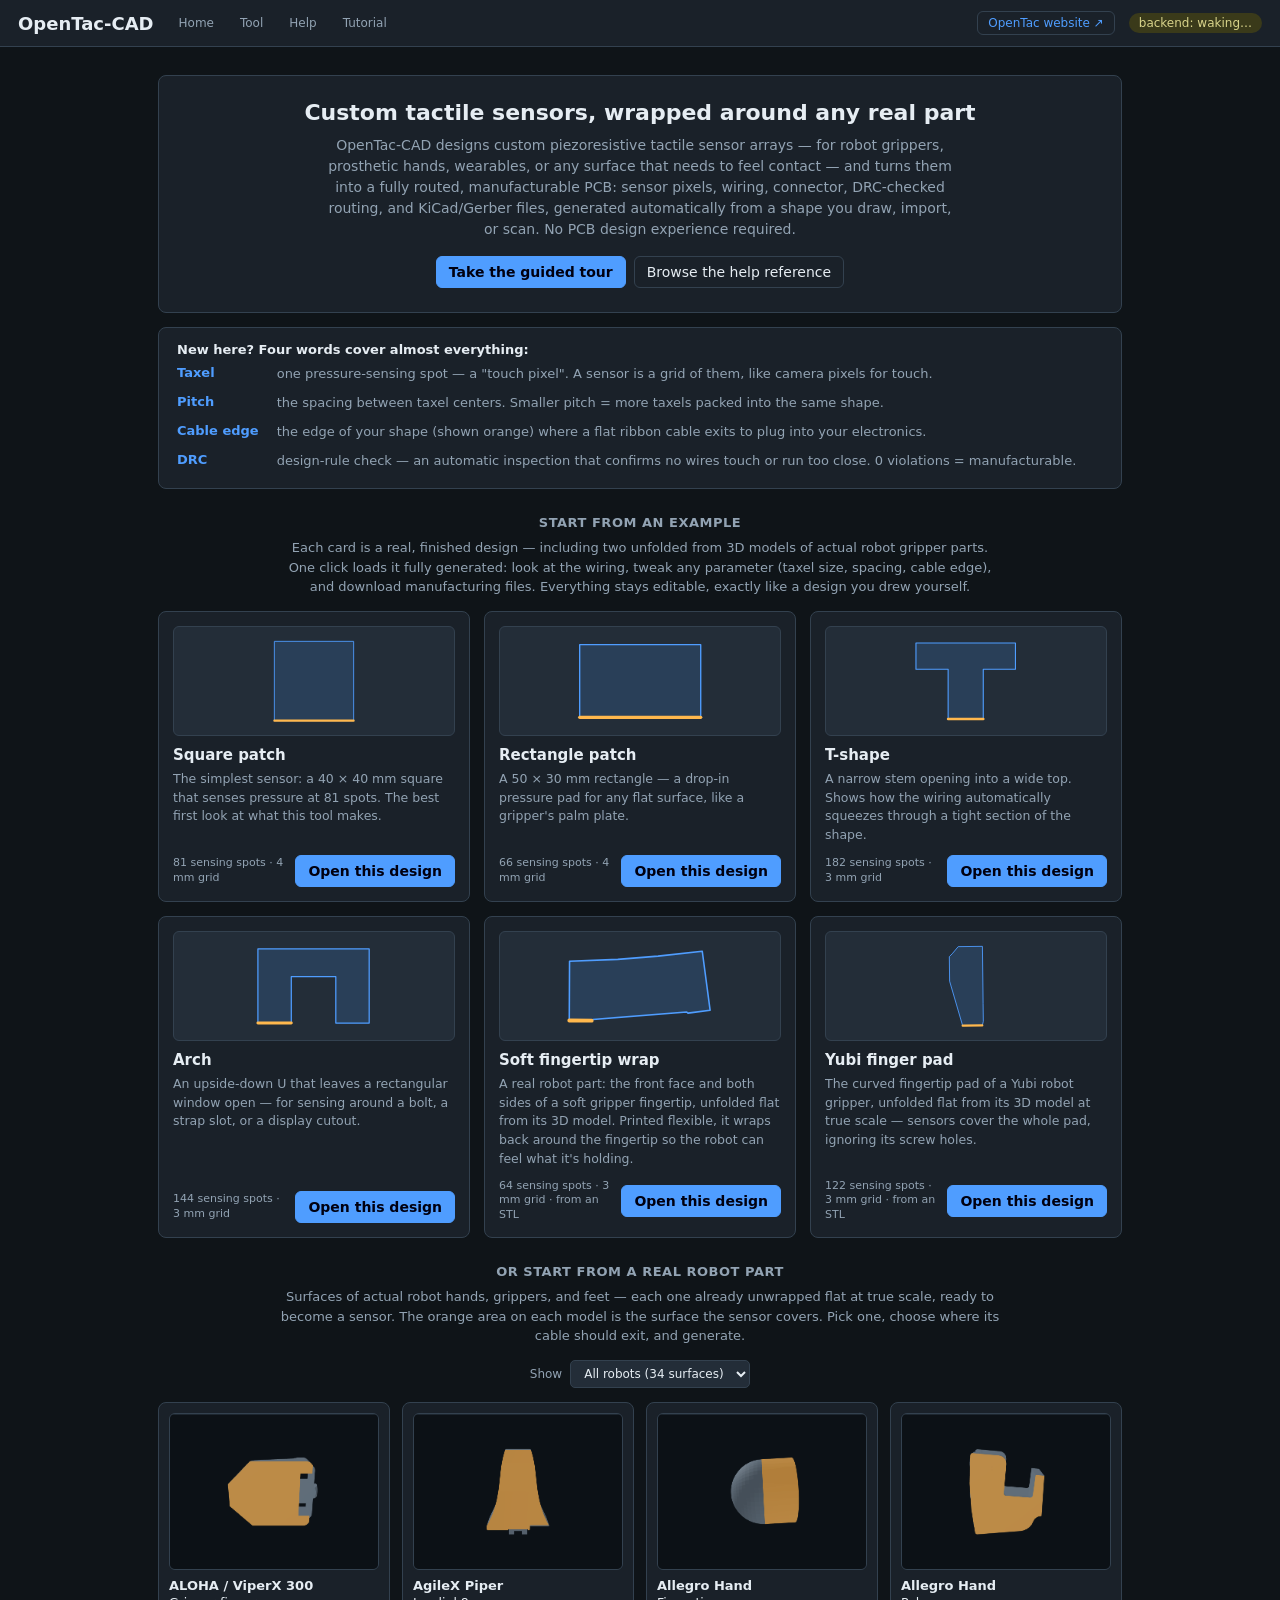
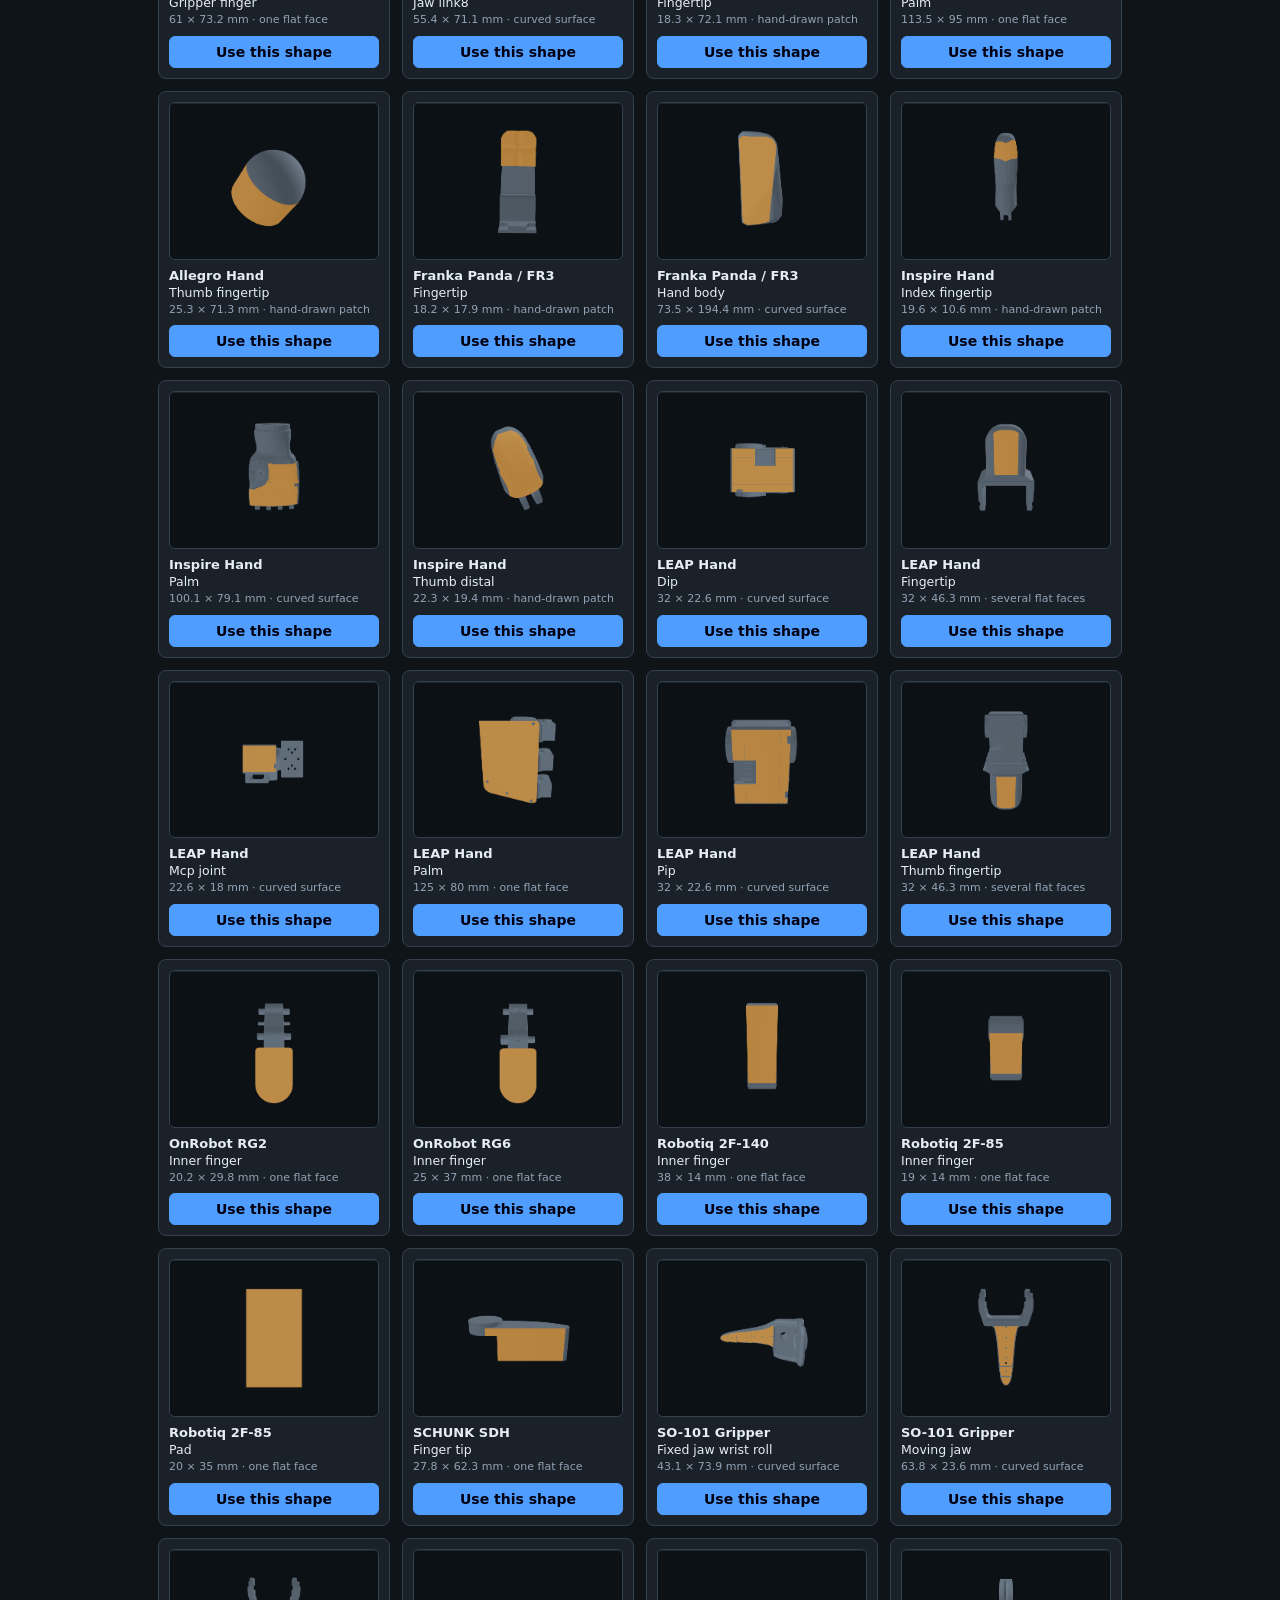
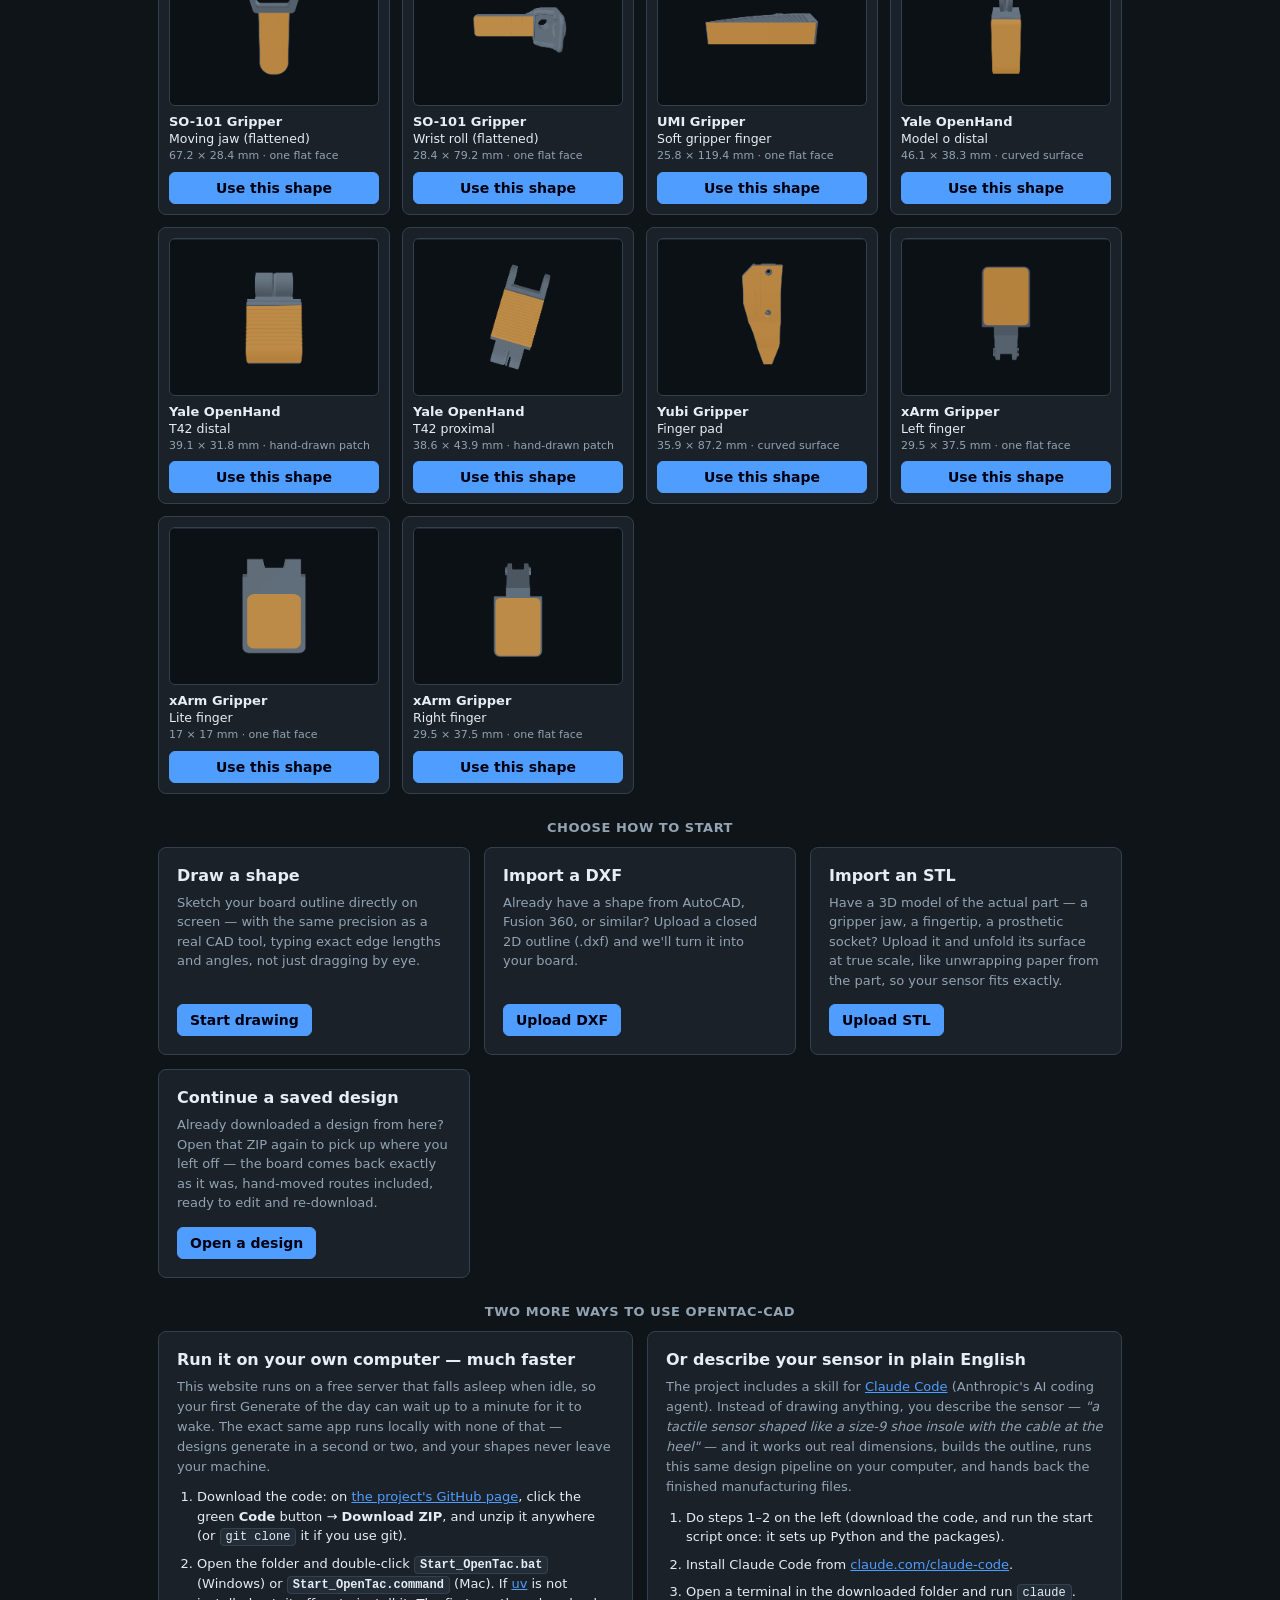
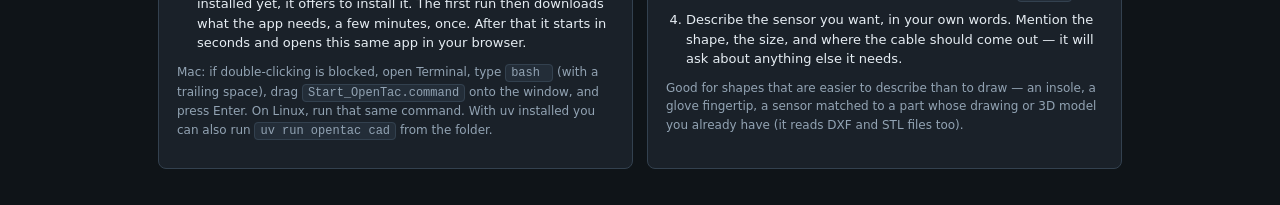
==== commit 899fe1da: "Tail extension: a direction that would put the extension or its turned connector on the board is gre" ====
--- a/opentac/cad/web/index.html
+++ b/opentac/cad/web/index.html
@@ -889,6 +889,7 @@
     </div>
   </section>
 
+  <script src="tail-guard.js"></script>
   <script type="module" src="design-name.js"></script>
   <script type="module" src="views.js"></script>
   <!-- Before app.js on purpose: it captures the #otc= payload synchronously,
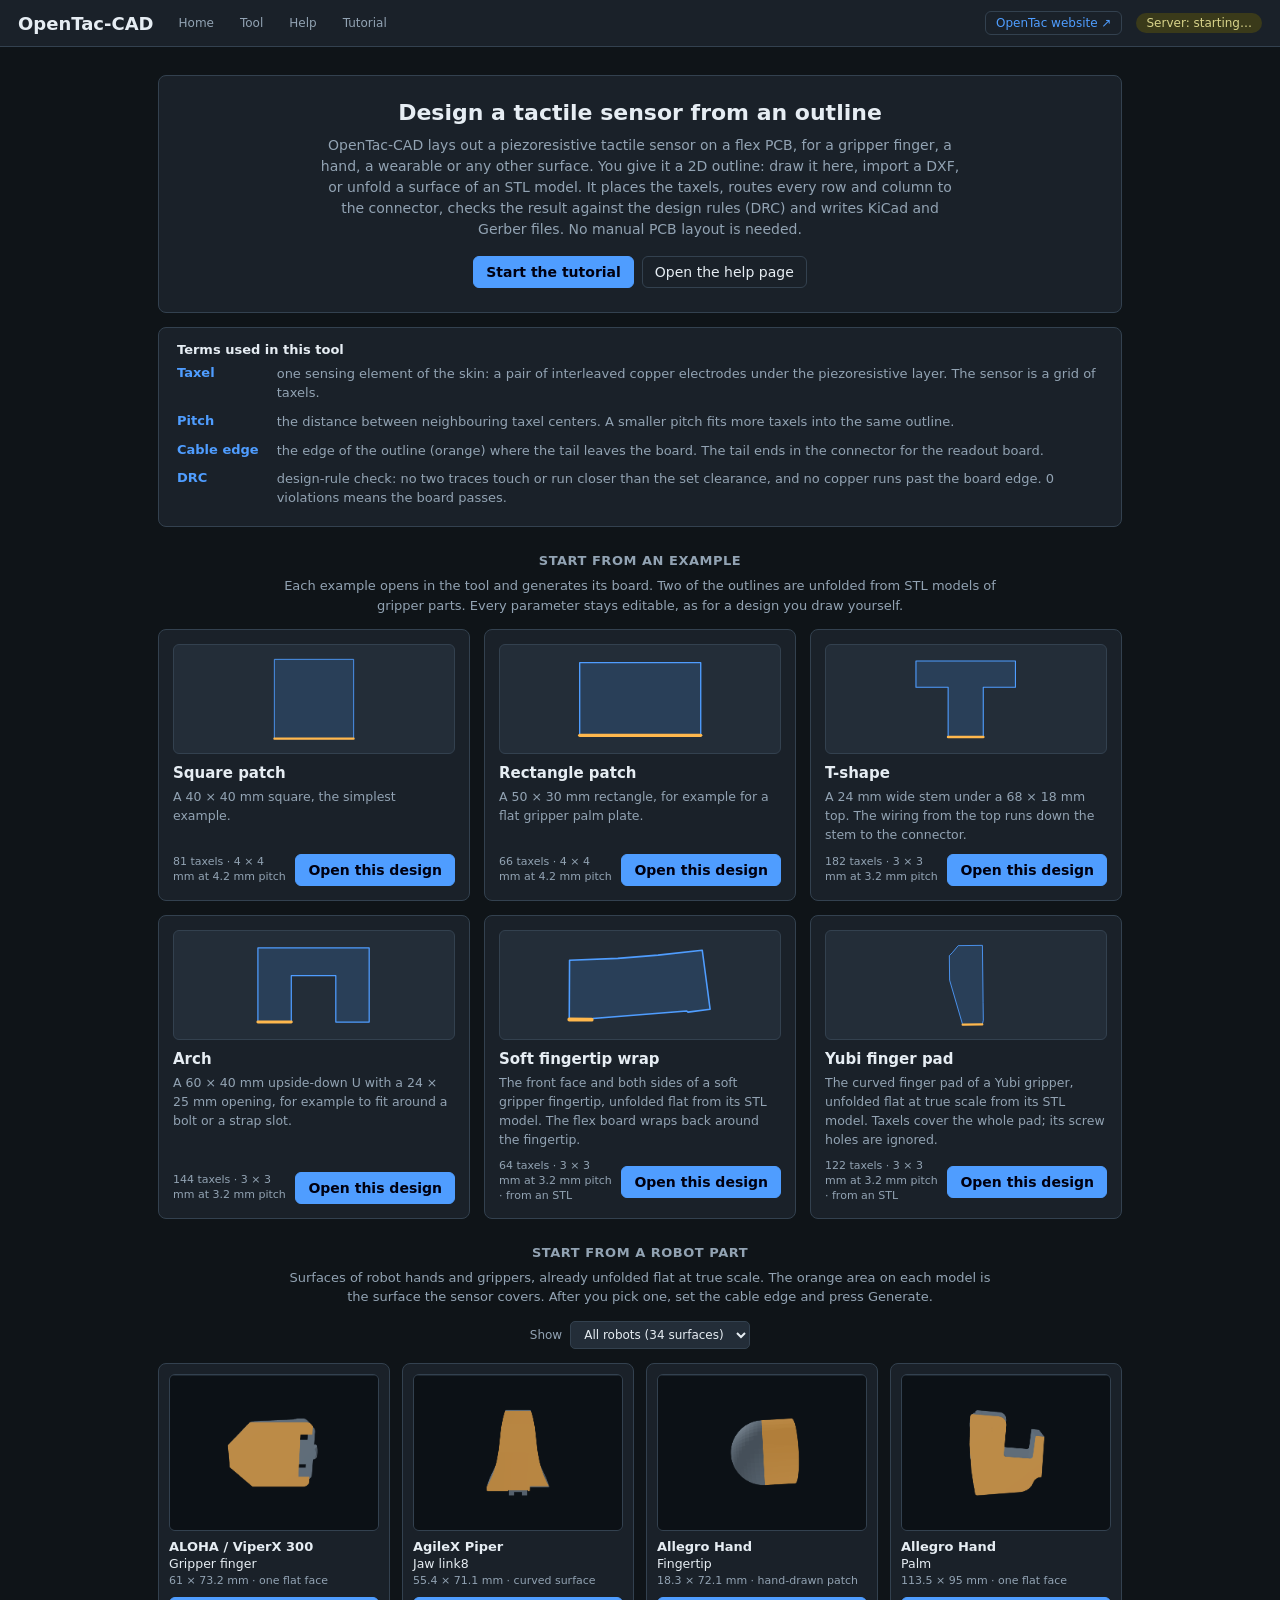
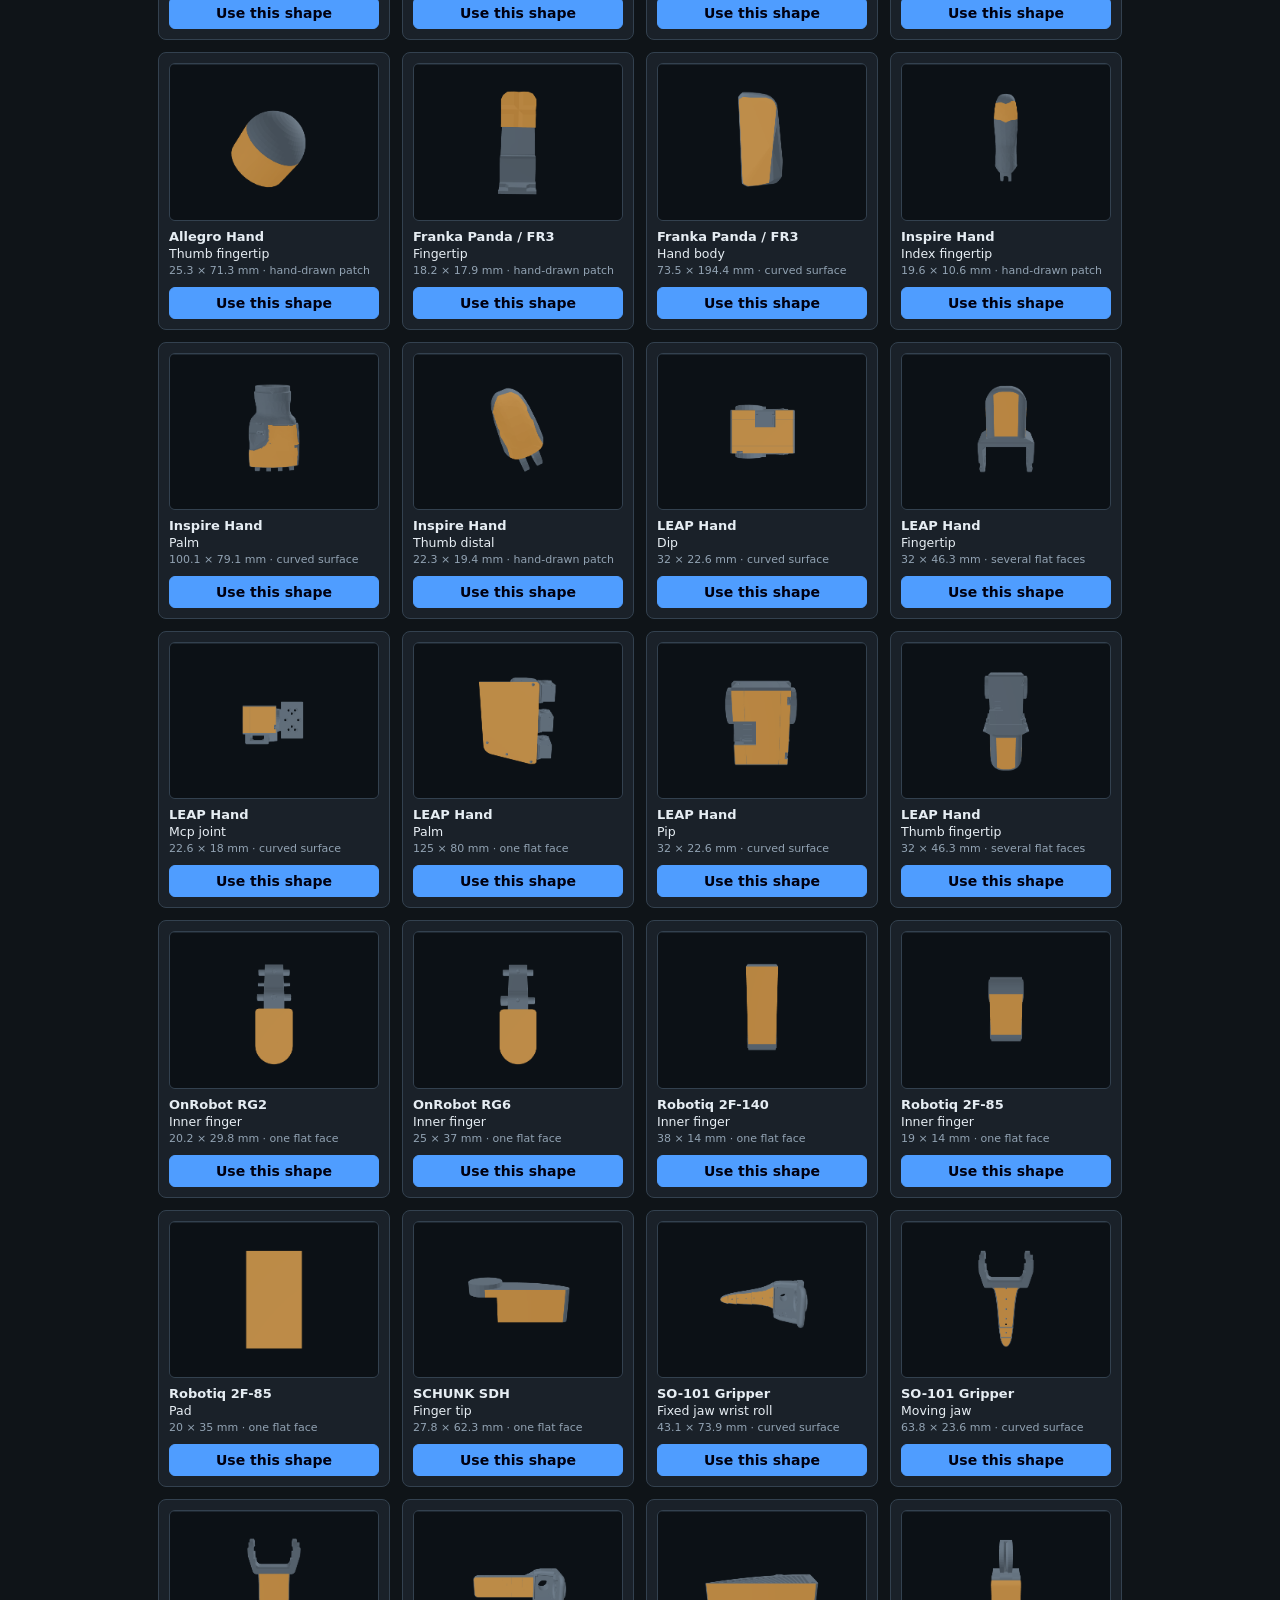
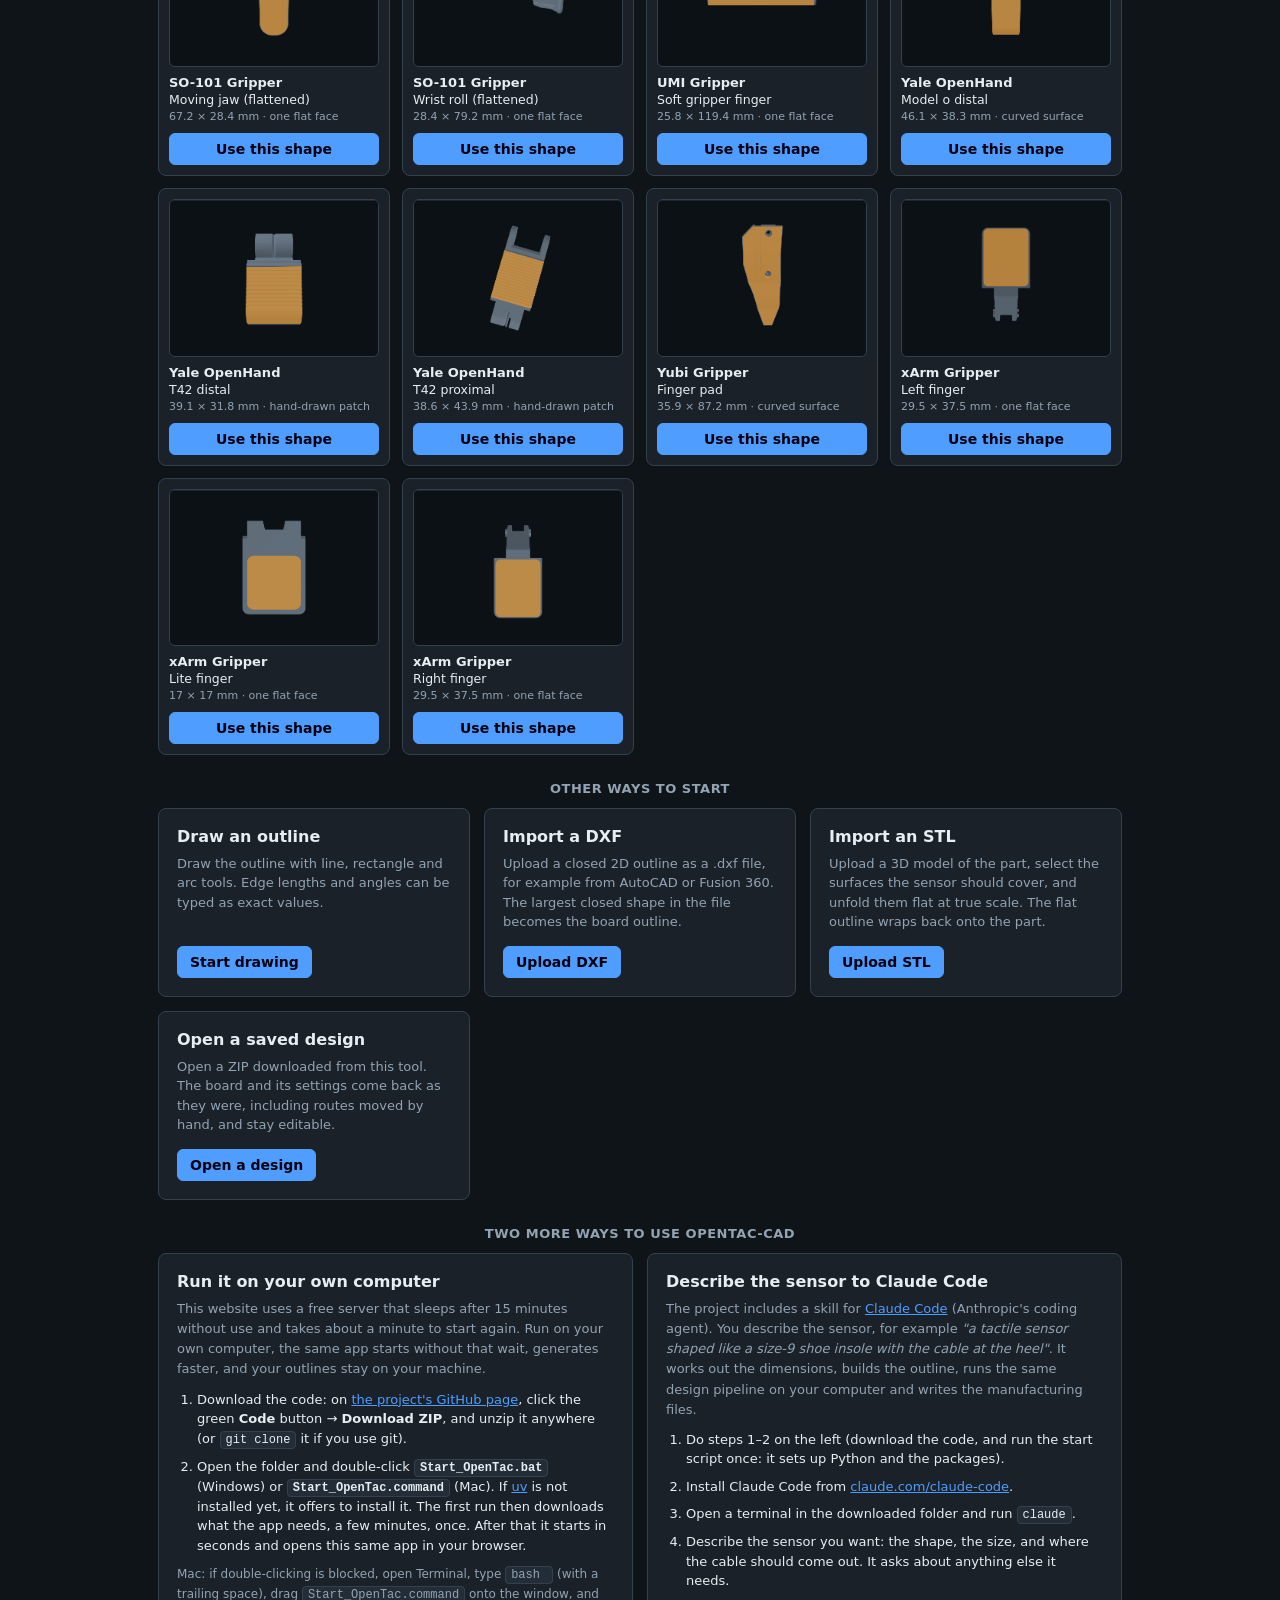
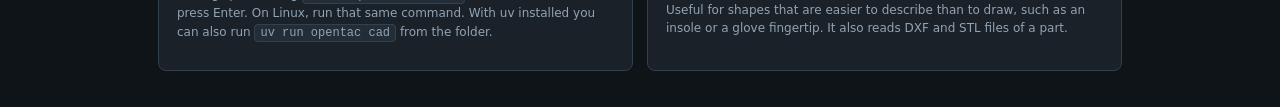
==== commit c3c0ab69: "OpenTac-CAD UI: plain start screen, taxel wording, server wake notice, fewer re-exports Start screen" ====
--- a/opentac/cad/web/index.html
+++ b/opentac/cad/web/index.html
@@ -29,57 +29,59 @@
       <a class="site-link" href="https://opentac.github.io/" data-site-path="" target="_blank" rel="noopener"
          title="The OpenTac website: build guide, readout boards, firmware and paper. Opens in a new tab, so your design stays here.">OpenTac website<span aria-hidden="true"> &#8599;</span></a>
     </nav>
-    <div id="health" class="health health--unknown">backend: checking…</div>
+    <div id="health" class="health health--unknown">Server: checking…</div>
   </header>
+  <!-- Shown only on the hosted site while its sleeping server starts (app.js,
+       "server status"). A local `opentac cad` serves this page itself and is
+       already up, so it never shows there. -->
+  <div id="server-notice" class="server-notice" role="status" aria-live="polite" hidden></div>
 
   <!-- ================= Landing ================= -->
   <section id="view-landing" class="app-view">
     <div class="landing">
       <div class="panel landing-hero">
-        <h2>Custom tactile sensors, wrapped around any real part</h2>
+        <h2>Design a tactile sensor from an outline</h2>
         <p>
-          OpenTac-CAD designs custom piezoresistive tactile sensor arrays — for robot
-          grippers, prosthetic hands, wearables, or any surface that needs to feel
-          contact — and turns them into a fully routed, manufacturable PCB: sensor
-          pixels, wiring, connector, DRC-checked routing, and KiCad/Gerber files,
-          generated automatically from a shape you draw, import, or scan. No PCB
-          design experience required.
+          OpenTac-CAD lays out a piezoresistive tactile sensor on a flex PCB, for a
+          gripper finger, a hand, a wearable or any other surface. You give it a 2D
+          outline: draw it here, import a DXF, or unfold a surface of an STL model.
+          It places the taxels, routes every row and column to the connector, checks
+          the result against the design rules (DRC) and writes KiCad and Gerber files.
+          No manual PCB layout is needed.
         </p>
         <div class="row landing-hero__actions">
-          <button id="landing-tour-btn" type="button" class="primary">Take the guided tour</button>
-          <button id="landing-help-btn" type="button" class="secondary">Browse the help reference</button>
+          <button id="landing-tour-btn" type="button" class="primary">Start the tutorial</button>
+          <button id="landing-help-btn" type="button" class="secondary">Open the help page</button>
         </div>
       </div>
 
       <div class="panel landing-glossary">
-        <strong>New here? Four words cover almost everything:</strong>
+        <strong>Terms used in this tool</strong>
         <dl>
           <dt>Taxel</dt>
-          <dd>one pressure-sensing spot — a "touch pixel". A sensor is a grid of them, like camera pixels for touch.</dd>
+          <dd>one sensing element of the skin: a pair of interleaved copper electrodes under the piezoresistive layer. The sensor is a grid of taxels.</dd>
           <dt>Pitch</dt>
-          <dd>the spacing between taxel centers. Smaller pitch = more taxels packed into the same shape.</dd>
+          <dd>the distance between neighbouring taxel centers. A smaller pitch fits more taxels into the same outline.</dd>
           <dt>Cable edge</dt>
-          <dd>the edge of your shape (shown orange) where a flat ribbon cable exits to plug into your electronics.</dd>
+          <dd>the edge of the outline (orange) where the tail leaves the board. The tail ends in the connector for the readout board.</dd>
           <dt>DRC</dt>
-          <dd>design-rule check — an automatic inspection that confirms no wires touch or run too close. 0 violations = manufacturable.</dd>
+          <dd>design-rule check: no two traces touch or run closer than the set clearance, and no copper runs past the board edge. 0 violations means the board passes.</dd>
         </dl>
       </div>
 
       <h3 class="landing-modes__label">Start from an example</h3>
       <p class="landing-section-sub">
-        Each card is a real, finished design — including two unfolded from 3D models of
-        actual robot gripper parts. One click loads it fully generated: look at the wiring,
-        tweak any parameter (taxel size, spacing, cable edge), and download manufacturing
-        files. Everything stays editable, exactly like a design you drew yourself.
+        Each example opens in the tool and generates its board. Two of the outlines are
+        unfolded from STL models of gripper parts. Every parameter stays editable, as for
+        a design you draw yourself.
       </p>
       <div class="landing-examples" id="landing-examples"></div>
 
-      <h3 class="landing-modes__label">Or start from a real robot part</h3>
+      <h3 class="landing-modes__label">Start from a robot part</h3>
       <p class="landing-section-sub">
-        Surfaces of actual robot hands, grippers, and feet — each one already unwrapped
-        flat at true scale, ready to become a sensor. The orange area on each model is the
-        surface the sensor covers. Pick one, choose where its cable should exit, and
-        generate.
+        Surfaces of robot hands and grippers, already unfolded flat at true scale. The
+        orange area on each model is the surface the sensor covers. After you pick one,
+        set the cable edge and press Generate.
       </p>
       <div class="stl-example-filter">
         <label>Show
@@ -88,31 +90,31 @@
       </div>
       <div class="landing-stl-examples" id="landing-stl-examples"></div>
 
-      <h3 class="landing-modes__label">Choose how to start</h3>
+      <h3 class="landing-modes__label">Other ways to start</h3>
       <div class="landing-modes">
         <article class="panel mode-card">
-          <h2>Draw a shape</h2>
-          <p>Sketch your board outline directly on screen — with the same precision as a real CAD tool, typing exact edge lengths and angles, not just dragging by eye.</p>
+          <h2>Draw an outline</h2>
+          <p>Draw the outline with line, rectangle and arc tools. Edge lengths and angles can be typed as exact values.</p>
           <button type="button" class="primary mode-card__cta" data-mode="draw">Start drawing</button>
         </article>
         <article class="panel mode-card">
           <h2>Import a DXF</h2>
-          <p>Already have a shape from AutoCAD, Fusion 360, or similar? Upload a closed 2D outline (.dxf) and we'll turn it into your board.</p>
+          <p>Upload a closed 2D outline as a .dxf file, for example from AutoCAD or Fusion 360. The largest closed shape in the file becomes the board outline.</p>
           <button type="button" class="primary mode-card__cta" data-mode="dxf">Upload DXF</button>
         </article>
         <article class="panel mode-card">
           <h2>Import an STL</h2>
-          <p>Have a 3D model of the actual part — a gripper jaw, a fingertip, a prosthetic socket? Upload it and unfold its surface at true scale, like unwrapping paper from the part, so your sensor fits exactly.</p>
+          <p>Upload a 3D model of the part, select the surfaces the sensor should cover, and unfold them flat at true scale. The flat outline wraps back onto the part.</p>
           <button type="button" class="primary mode-card__cta" data-mode="stl">Upload STL</button>
         </article>
         <article class="panel mode-card">
-          <h2>Continue a saved design</h2>
-          <p>Already downloaded a design from here? Open that ZIP again to pick up where you left off &mdash; the board comes back exactly as it was, hand-moved routes included, ready to edit and re-download.</p>
+          <h2>Open a saved design</h2>
+          <p>Open a ZIP downloaded from this tool. The board and its settings come back as they were, including routes moved by hand, and stay editable.</p>
           <button type="button" class="primary mode-card__cta" data-mode="open">Open a design</button>
         </article>
         <article class="panel mode-card">
           <h2>Describe it in words</h2>
-          <p>Not sure where to start? Say what you want in plain English — the size, the shape, how fine the sensing needs to be — and an assistant designs it with the real generator, then hands it to you here to edit.</p>
+          <p>Type the size, shape and taxel pitch you want. An assistant builds the design with the same generator and loads it here for editing.</p>
           <button type="button" class="primary mode-card__cta" data-mode="chat">Describe a sensor</button>
         </article>
       </div>
@@ -120,12 +122,12 @@
       <h3 class="landing-modes__label">Two more ways to use OpenTac-CAD</h3>
       <div class="landing-guides">
         <article class="panel guide-card">
-          <h2>Run it on your own computer — much faster</h2>
+          <h2>Run it on your own computer</h2>
           <p>
-            This website runs on a free server that falls asleep when idle, so your first
-            Generate of the day can wait up to a minute for it to wake. The exact same app
-            runs locally with none of that — designs generate in a second or two, and your
-            shapes never leave your machine.
+            This website uses a free server that sleeps after 15 minutes without use and
+            takes about a minute to start again. Run on your own computer, the same app
+            starts without that wait, generates faster, and your outlines stay on your
+            machine.
           </p>
           <ol>
             <li>
@@ -152,27 +154,26 @@
           </p>
         </article>
         <article class="panel guide-card">
-          <h2>Or describe your sensor in plain English</h2>
+          <h2>Describe the sensor to Claude Code</h2>
           <p>
             The project includes a skill for
             <a href="https://claude.com/claude-code" target="_blank" rel="noopener">Claude Code</a>
-            (Anthropic's AI coding agent). Instead of drawing anything, you describe the sensor —
-            <em>"a tactile sensor shaped like a size-9 shoe insole with the cable at the heel"</em> —
-            and it works out real dimensions, builds the outline, runs this same design pipeline on
-            your computer, and hands back the finished manufacturing files.
+            (Anthropic's coding agent). You describe the sensor, for example
+            <em>"a tactile sensor shaped like a size-9 shoe insole with the cable at the heel"</em>.
+            It works out the dimensions, builds the outline, runs the same design pipeline on
+            your computer and writes the manufacturing files.
           </p>
           <ol>
             <li>Do steps 1–2 on the left (download the code, and run the start script once: it sets up Python and the packages).</li>
             <li>Install Claude Code from
               <a href="https://claude.com/claude-code" target="_blank" rel="noopener">claude.com/claude-code</a>.</li>
             <li>Open a terminal in the downloaded folder and run <code>claude</code>.</li>
-            <li>Describe the sensor you want, in your own words. Mention the shape, the size,
-              and where the cable should come out — it will ask about anything else it needs.</li>
+            <li>Describe the sensor you want: the shape, the size, and where the cable
+              should come out. It asks about anything else it needs.</li>
           </ol>
           <p class="guide-card__note">
-            Good for shapes that are easier to describe than to draw — an insole, a glove
-            fingertip, a sensor matched to a part whose drawing or 3D model you already have
-            (it reads DXF and STL files too).
+            Useful for shapes that are easier to describe than to draw, such as an insole or a
+            glove fingertip. It also reads DXF and STL files of a part.
           </p>
         </article>
       </div>
@@ -293,6 +294,7 @@
           <h2 id="params-heading">2 · Parameters (mm)</h2>
 
           <h3 class="params-subhead">Sensor grid</h3>
+          <p class="hint">Taxel: one sensing element of the skin. The sensor is a grid of taxels.</p>
           <div class="params params--emphasis">
             <label class="check-field" title="Set the taxel size and pitch directly; how many fit is whatever the outline allows.">
               <input type="radio" name="grid_mode" value="size" checked />
@@ -312,8 +314,8 @@
             <em>Grow board to fit wiring</em> board mode.
           </p>
           <div class="params" id="grid-size-fields">
-            <label title="Width of one taxel (sensing spot).">Taxel W <input id="pixel_w_mm" type="number" step="0.1" value="4.0" /></label>
-            <label title="Height of one taxel (sensing spot).">Taxel H <input id="pixel_h_mm" type="number" step="0.1" value="4.0" /></label>
+            <label title="Width of one taxel.">Taxel W <input id="pixel_w_mm" type="number" step="0.1" value="4.0" /></label>
+            <label title="Height of one taxel.">Taxel H <input id="pixel_h_mm" type="number" step="0.1" value="4.0" /></label>
             <label title="Horizontal spacing between taxel centers. Never smaller than the taxel width.">Pitch X <input id="pitch_x_mm" type="number" step="0.1" value="4.2" /></label>
             <label title="Vertical spacing between taxel centers. Never smaller than the taxel height.">Pitch Y <input id="pitch_y_mm" type="number" step="0.1" value="4.2" /></label>
           </div>
@@ -335,7 +337,7 @@
             </label>
           </div>
 
-          <h3 class="params-subhead">Taxel footprint (one sensing spot's copper)</h3>
+          <h3 class="params-subhead">Taxel footprint (the copper of one taxel)</h3>
           <div class="params">
             <label title="Clearance from each taxel's own outer edge to its interdigitated fingers — not to be confused with Edge keepout above, which is the board-level margin from the outline.">
               Taxel edge clearance
@@ -354,7 +356,7 @@
               <input id="via_dia_mm" type="number" min="0.1" step="0.01" value="0.35" />
             </label>
           </div>
-          <div id="pixel-preview" class="pixel-preview" aria-label="Live preview of one sensor pixel's interdigitated footprint"></div>
+          <div id="pixel-preview" class="pixel-preview" aria-label="Live preview of one taxel's interdigitated footprint"></div>
 
           <h3 class="params-subhead">Board sizing <a href="#" class="help-link" data-help-target="help-board-sizing" title="What do these do?">(?)</a></h3>
           <div class="params params--emphasis">
@@ -372,7 +374,7 @@
               <input type="radio" name="board_mode" value="expand" checked />
               Grow board to fit wiring
             </label>
-            <label class="check-field" title="Keep the outline exactly as drawn: reserve a wiring keep-out band inside it and drop the sensor pixels that reach into that band.">
+            <label class="check-field" title="Keep the outline exactly as drawn: reserve a wiring keep-out band inside it and drop the taxels that reach into that band.">
               <input type="radio" name="board_mode" value="fixed_keepout" />
               Keep outline fixed, shrink sensor grid
             </label>
@@ -456,7 +458,7 @@
               <button id="cad-fit" type="button" class="secondary" title="Fit outline to view">Fit</button>
             </div>
             <p class="hint" id="fill-zone-hint" hidden>
-              Optional: this shape controls <em>where sensors get packed</em> inside your board — it won't change your board's outer edge or connector.
+              Optional: this shape controls <em>where taxels are placed</em> inside your board — it won't change your board's outer edge or connector.
             </p>
             <div class="cad-fields">
               <label>Length <input id="cad-length" type="number" step="0.1" placeholder="mm" /></label>
@@ -557,7 +559,7 @@
           </div>
           <div class="bump-body" id="case-body" hidden>
             <p class="hint">
-              The bottom piece has a shallow pocket for the flex and the Velostat.
+              The bottom piece has a shallow pocket for the flex and the piezoresistive layer.
               The lid drops on and is held by a rib that runs round the perimeter,
               broken at intervals — every gap in the rib is a bridge that keeps the
               lid a single piece. Both halves stop at the cable edge, so the tail
@@ -576,18 +578,18 @@
                 <input type="radio" name="case-top" value="flat" checked />
                 <span>Flat</span>
               </label>
-              <label class="radio-field" title="Shallow grooves along the boundaries between sensors, cut from the top so the underside stays flat. Full-thickness material stays over every sensor, so there is still something to push on it, but the lid bends much more easily between them — a press lands where you put it instead of spreading to the neighbours.">
+              <label class="radio-field" title="Shallow grooves along the boundaries between taxels, cut from the top so the underside stays flat. Full-thickness material stays over every taxel, so there is still something to push on it, but the lid bends much more easily between them — a press lands where you put it instead of spreading to the neighbours.">
                 <input type="radio" name="case-top" value="hatch" />
                 <span>Hatched — sharper spatial resolution</span>
               </label>
-              <label class="radio-field" title="One bump over each 2x2 group of sensors. Pressing sideways tilts the bump, so those four sensors read differently and you can tell which way the surface was pushed.">
+              <label class="radio-field" title="One bump over each 2x2 group of taxels. Pressing sideways tilts the bump, so those four taxels read differently and you can tell which way the surface was pushed.">
                 <input type="radio" name="case-top" value="bumps" />
                 <span>Shear-sensing bumps</span>
               </label>
             </fieldset>
 
             <div id="case-hatch-fields" hidden>
-              <label class="check-field" title="Cut the boundaries all the way through, leaving small tabs to hold the lid together. This decouples neighbouring sensors far better than a groove, which only thins the boundary and still carries load across it. Uncheck for a groove: a sealed lid with nothing to tear, but much less isolation.">
+              <label class="check-field" title="Cut the boundaries all the way through, leaving small tabs to hold the lid together. This decouples neighbouring taxels far better than a groove, which only thins the boundary and still carries load across it. Uncheck for a groove: a sealed lid with nothing to tear, but much less isolation.">
                 <input id="case-hatch-through" type="checkbox" checked />
                 <span>Cut through (tabs hold it together)</span>
               </label>
@@ -596,7 +598,7 @@
                   Cut width
                   <input id="case-hatch-width" type="number" min="0.3" max="3" step="0.1" value="0.90" />
                 </label>
-                <label title="Width of the little bridges that keep the lid in one piece. Narrower isolates each sensor better; too narrow and they tear.">
+                <label title="Width of the little bridges that keep the lid in one piece. Narrower isolates each taxel better; too narrow and they tear.">
                   Tab width
                   <input id="case-hatch-tab" type="number" min="0.4" max="4" step="0.1" value="1.20" />
                 </label>
@@ -605,9 +607,9 @@
                   <input id="case-hatch-depth" type="number" min="0.1" max="2" step="0.1" value="0.40" />
                 </label>
               </div>
-              <label class="check-field" title="A small raised bump on top of each sensor's tile. Against a finger or any curved object the bumps are what it touches, so the load concentrates into individual tiles instead of spreading across the plate. The underside stays flat.">
+              <label class="check-field" title="A small raised bump on top of each taxel's tile. Against a finger or any curved object the bumps are what it touches, so the load concentrates into individual tiles instead of spreading across the plate. The underside stays flat.">
                 <input id="case-hatch-bumps" type="checkbox" />
-                <span>Small bump on each sensor</span>
+                <span>Small bump on each taxel</span>
               </label>
               <div class="bump-fields" id="case-hatch-bump-fields" hidden>
                 <label title="Bump diameter. Must fit inside the tile with clearance from the cut around it.">
@@ -637,7 +639,7 @@
             </div>
 
             <div class="bump-fields">
-              <label title="Depth of the pocket in the bottom piece: the flex (~0.1mm) plus the Velostat (~0.1mm), not the whole board. At a 0.2mm layer height this is one layer, so there is no finer setting to print — shim under the board instead.">
+              <label title="Depth of the pocket in the bottom piece: the flex (~0.1mm) plus the piezoresistive layer (~0.1mm for Velostat), not the whole board. At a 0.2mm layer height this is one layer, so there is no finer setting to print — shim under the board instead.">
                 Pocket depth
                 <input id="case-recess" type="number" min="0.1" max="4" step="0.05" value="0.20" />
               </label>
@@ -704,11 +706,11 @@
             <button id="download-pdf" type="button" class="secondary" disabled
                     title="A 1:1 printable outline. Print it at 100%, cut it out and hold it against the real part to check the fit before ordering boards.">Download printable PDF</button>
             <button id="download-velostat-dxf" type="button" class="secondary" disabled
-                    title="The Velostat piece as a DXF in millimetres, for a laser cutter. Covers the sensor area only, not the tail.">Velostat DXF</button>
+                    title="The piezoresistive layer (e.g. Velostat, LINQSTAT) as a DXF in millimetres, for a laser cutter. Covers the sensor area only, not the tail.">Layer DXF</button>
             <button id="download-velostat-pdf" type="button" class="secondary" disabled
-                    title="The Velostat shape printed twice, mirrored across a fold line. Fold the paper with the Velostat inside and cut both together.">Velostat fold PDF</button>
+                    title="The shape of the piezoresistive layer (e.g. Velostat, LINQSTAT) printed twice, mirrored across a fold line. Fold the paper with the sheet inside and cut both together.">Layer fold PDF</button>
             <button id="download" type="button" class="primary" disabled
-                    title="Everything for this sensor in one archive: the board files for the fab, the manifest, the 1:1 PDF, the Velostat cut files, and the printed case (bottom and all three lids, in case/).">Download ZIP</button>
+                    title="Everything for this sensor in one archive: the board files for the fab, the manifest, the 1:1 PDF, the cut files for the piezoresistive layer, and the printed case (bottom and all three lids, in case/).">Download ZIP</button>
           </div>
           <p id="zip-status" class="mini download-bar__note" aria-live="polite"></p>
           <p class="mini download-bar__next">
@@ -759,31 +761,31 @@
 
         <section id="help-fill" class="panel help-section">
           <h2>Sensorize zone</h2>
-          <p>The sensorize zone is an optional second shape you can draw <em>inside</em> your board outline. It constrains <strong>where sensor pixels get packed</strong> — it does not change your board's outer edge, connector, or routing bounds.</p>
-          <p>Use it when only part of your board should be sensing area — for example, leaving a clear margin around a mounting hole, or concentrating sensors on a fingertip while leaving the rest of the outline as structural board.</p>
+          <p>The sensorize zone is an optional second shape you can draw <em>inside</em> your board outline. It constrains <strong>where taxels are placed</strong> — it does not change your board's outer edge, connector, or routing bounds.</p>
+          <p>Use it when only part of your board should be sensing area — for example, leaving a clear margin around a mounting hole, or concentrating taxels on a fingertip while leaving the rest of the outline as structural board.</p>
           <p>To use it: draw a board outline first (the toggle unlocks once you have one), switch the toolbar target to <strong>Sensorize zone</strong>, and draw a smaller shape with the same tools. It renders as a dashed green overlay so it's never confused with the board outline.</p>
         </section>
 
         <section id="help-board-sizing" class="panel help-section">
           <h2>Parameters glossary</h2>
-          <p>Most parameters are straightforward (pixel size, spacing, trace width). Two groups deserve more explanation: the pixel footprint (what each individual sensor looks like) and board sizing (four related but distinct mechanisms for making room for the wiring that connects every sensor pixel to the connector).</p>
+          <p>A taxel is one sensing element of the skin; the sensor is a grid of them. Most parameters are straightforward (taxel size, pitch, trace width). Two groups need more explanation: the taxel footprint (the copper of one taxel) and board sizing (four related but distinct mechanisms for making room for the wiring that connects every taxel to the connector).</p>
           <h3>Sensor grid: size or count</h3>
           <p>The sensor grid can be specified from either end:</p>
           <dl>
             <dt>Set taxel size</dt>
-            <dd>You give Pixel W/H and Pitch X/Y; how many fit is whatever your outline allows. The original behaviour.</dd>
+            <dd>You give Taxel W/H and Pitch X/Y; how many fit is whatever your outline allows. The original behaviour.</dd>
             <dt>Set rows &amp; columns</dt>
             <dd>You give the grid you want and the taxel size needed to fit it is calculated from your outline (its bounding box, minus the edge keepout, divided by the requested counts). Pitch is set equal to the taxel size, so taxels tile edge to edge with no gap. On a non-rectangular outline the taxel size is shrunk in small steps until the requested rows and columns really pack — corners that fall outside the shape are still dropped, so you may get slightly fewer taxels than rows × columns. Available in <em>Grow board to fit wiring</em> mode only: with the outline fixed, the packable area depends on the wiring keep-out band, whose width depends in turn on the row/column counts you are trying to set.</dd>
           </dl>
-          <h3>Pixel footprint</h3>
-          <p>Each sensor "pixel" is a pair of interdigitated copper electrodes — two interleaved comb-like patterns. A piezoresistive material laminated over the top bridges the fingers, so its resistance drops measurably under pressure. The live preview in the Parameters panel shows exactly what one pixel's electrodes look like as you adjust these:</p>
+          <h3>Taxel footprint</h3>
+          <p>Each taxel is a pair of interdigitated copper electrodes — two interleaved comb-like patterns. The piezoresistive layer laid over the top bridges the fingers, so its resistance drops measurably under pressure. The live preview in the Parameters panel shows what one taxel's electrodes look like as you adjust these:</p>
           <dl class="help-glossary">
-            <dt>Pixel edge clearance (<code>edge_clear_mm</code>)</dt>
-            <dd>Gap from the pixel's own outer boundary to its fingers. Not the same as <em>Edge keepout</em> above, which is a board-level margin from the outline — this one is local to a single pixel's footprint.</dd>
-            <dt>Pixel center clearance (<code>center_clear_mm</code>)</dt>
-            <dd>How far each finger reaches toward the opposite pad before stopping, controlling the gap down the pixel's center line.</dd>
+            <dt>Taxel edge clearance (<code>edge_clear_mm</code>)</dt>
+            <dd>Gap from the taxel's own outer boundary to its fingers. Not the same as <em>Edge keepout</em> above, which is a board-level margin from the outline — this one is local to a single taxel's footprint.</dd>
+            <dt>Taxel center clearance (<code>center_clear_mm</code>)</dt>
+            <dd>How far each finger reaches toward the opposite pad before stopping, controlling the gap down the taxel's center line.</dd>
             <dt>Via drill / diameter (<code>via_drill_mm</code> / <code>via_dia_mm</code>)</dt>
-            <dd>The plated hole connecting a pixel's top-layer pad to its routed trace underneath.</dd>
+            <dd>The plated hole connecting a taxel's top-layer pad to its routed trace underneath.</dd>
           </dl>
           <h3>Board sizing</h3>
           <dl class="help-glossary">
@@ -792,11 +794,11 @@
             <dt>2 or 4 copper layers (<code>copper_layers</code>)</dt>
             <dd>On 2 layers, columns run on the top copper and rows on the bottom, and every wire travels around the outside of the sensor field to the connector, so the board needs a wiring band around the field. On 4 layers the rows are wired on two inner layers instead: In1 carries each row straight through the field to the connector, in row order, and In2 joins the pieces of rows a notch cuts in two. Rows then need no band, so with a fixed outline more of it holds taxels. Either choice works with either board mode below. A 4-layer board costs more to fabricate, and needs the hug router.</dd>
             <dt>Grow board to fit wiring (<code>board_mode: "expand"</code>)</dt>
-            <dd>The default. Sensors are packed at maximum density inside the shape you drew, then the final board outline is grown outward until every wire fits. No sensor is ever dropped — but the exported board is larger than the shape you drew.</dd>
+            <dd>The default. Taxels are packed at maximum density inside the shape you drew, then the final board outline is grown outward until every wire fits. No taxel is ever dropped — but the exported board is larger than the shape you drew.</dd>
             <dt>Keep outline fixed, shrink sensor grid (<code>board_mode: "fixed_keepout"</code>)</dt>
-            <dd>The shape you drew is exactly the board you get. A wiring keep-out band is reserved just inside the outline — wider on the sides that carry more wires, narrow at the top where few pass — and only the area left over is filled with sensors, so pixels that would reach into the wiring zone are never placed. Because the keep-out is a clean geometric band, the surviving sensors stay a regular rectangular grid rather than a shape with holes punched in it. The band is sized from the actual wiring demand and the result is DRC-verified, falling back to a more conservative band if the dense one does not route cleanly. Trade-off: still fewer sensors than grow mode on the same outline.</dd>
+            <dd>The shape you drew is exactly the board you get. A wiring keep-out band is reserved just inside the outline — wider on the sides that carry more wires, narrow at the top where few pass — and only the area left over is filled with taxels, so taxels that would reach into the wiring zone are never placed. Because the keep-out is a clean geometric band, the surviving taxels stay a regular rectangular grid rather than a shape with holes punched in it. The band is sized from the actual wiring demand and the result is DRC-verified, falling back to a more conservative band if the dense one does not route cleanly. Trade-off: still fewer taxels than grow mode on the same outline.</dd>
             <dt>Board edge in grow mode</dt>
-            <dd>Set automatically. The final edge is shrink-wrapped about 2&nbsp;mm around the outermost sensors and wires, with rounded corners. On 4 copper layers that margin is added only where wires run at the edge, mostly near the connector; elsewhere the board keeps the shape you drew.</dd>
+            <dd>Set automatically. The final edge is shrink-wrapped about 2&nbsp;mm around the outermost taxels and wires, with rounded corners. On 4 copper layers that margin is added only where wires run at the edge, mostly near the connector; elsewhere the board keeps the shape you drew.</dd>
             <dt>Post-route safety net</dt>
             <dd>After wires are routed, if any wire still pokes outside the board, the board is grown just enough to contain it.</dd>
             <dt>Tail extension</dt>
@@ -820,7 +822,7 @@
           <h2>Exporting</h2>
           <p>The downloaded ZIP contains manufacturing files you can send to a PCB fab, or open in KiCad:</p>
           <ul>
-            <li>A <code>.kicad_pcb</code> board file and pixel/connector footprints.</li>
+            <li>A <code>.kicad_pcb</code> board file and the taxel and connector footprints.</li>
             <li>Gerber files (the industry-standard format PCB fabs use).</li>
             <li>An Excellon drill file for vias.</li>
             <li><code>manifest.json</code> &mdash; taxel placements and the scan matrix, for driving the sensor from a microcontroller. It also carries a <code>design</code> block with every setting the board was made from.</li>
@@ -830,12 +832,12 @@
           <p>The case is built when you press Download ZIP, from the settings in the case panel (its defaults if you have not changed them), so the download takes a few seconds longer, more on a large board. The primary lid is the one chosen in the case panel, or the bumped lid if you have not chosen one. If the case cannot be built for your board, the ZIP downloads without it and a note under the button says why.</p>
           <p>What to do with the files is on the OpenTac website: <a href="https://opentac.github.io/build/order-sensor/" data-site-path="build/order-sensor/" target="_blank" rel="noopener">Order the sensor</a> for the flex PCB, and the <a href="https://opentac.github.io/build/assembly/" data-site-path="build/assembly/" target="_blank" rel="noopener">assembly guide</a> from the fit check to live readings.</p>
           <h3>Reopening a design</h3>
-          <p>Keep the ZIP and you can carry on where you left off: <strong>Open</strong> in the mode switcher (or <strong>Continue a saved design</strong> on the front page) takes the ZIP back &mdash; no need to unzip it &mdash; and puts the board and every setting back on screen, including routes you moved by hand.</p>
+          <p>Keep the ZIP and you can carry on where you left off: <strong>Open</strong> in the mode switcher (or <strong>Open a saved design</strong> on the start screen) takes the ZIP back &mdash; no need to unzip it &mdash; and puts the board and every setting back on screen, including routes you moved by hand.</p>
           <p>If the app has been updated since you downloaded it, the exact board can no longer be guaranteed, so it is rebuilt from its saved settings instead and you are told so. That rebuild reproduces the same board; only hand edits to individual routes are lost.</p>
           <p>The sensor plugs into an OpenTac readout board, chosen under <strong>Board sizing</strong>. The 30-pin board reads up to 15 rows x 15 columns and the 60-pin board up to 30 x 30; "picked automatically" uses the 30-pin board when the grid fits it. The tail ends in the matching 0.5&nbsp;mm-pitch FPC connector, 30 or 60 positions. A grid larger than 30 x 30 does not fit either board: use a larger taxel pitch or a smaller outline.</p>
           <h3>The printable 1:1 PDF</h3>
           <p>Both the ZIP (<code>printable_1to1.pdf</code>) and the <strong>Download printable PDF</strong> button next to it give you a full-size paper template of your board. Print it, cut it out, and hold it against the real part <em>before</em> you order boards &mdash; it takes a minute and catches a wrong dimension that would otherwise arrive as a batch of useless PCBs.</p>
-          <p>It draws the board's <strong>real manufactured edge</strong>, including the cable tail and connector &mdash; not the shape you drew, which is smaller. The sensor grid is printed faintly inside so you can see where the sensing spots land.</p>
+          <p>It draws the board's <strong>real manufactured edge</strong>, including the cable tail and connector &mdash; not the shape you drew, which is smaller. The sensor grid is printed faintly inside so you can see where the taxels land.</p>
           <p><strong>Print it at 100%.</strong> Print dialogs default to "Fit to page" or "Shrink to printable area", which quietly resizes the sheet by a few percent and makes the template wrong. Every page carries a 100&nbsp;mm ruler: measure it with a real ruler after printing. If it is not exactly 100&nbsp;mm, reprint at <em>Actual size</em>. The sheet size used (A4 or A3) is printed at the top &mdash; pick that size in your print dialog.</p>
           <p>Boards too big for one sheet are split across several, with a dashed overlap line on each: trim to the dashed line and butt the next sheet against it.</p>
           <p>A bigger connector body can be wider than the cable/tail running into it, which puts a step in the board's cut outline. That step is always rounded with a 1&nbsp;mm fillet, at the connector tip and at the two inward notches where the tail meets the shoulder, so there are no sharp 90° corners to concentrate stress in the flex PCB.</p>
@@ -850,23 +852,23 @@
             <dt>Flat</dt>
             <dd>A plain lid. Reads normal force only.</dd>
             <dt>Hatched</dt>
-            <dd>Cuts or grooves along the boundaries between sensors, so a press lands where you put it instead of spreading to the neighbours. An optional small bump on each sensor concentrates contact from curved objects.</dd>
+            <dd>Cuts or grooves along the boundaries between taxels, so a press lands where you put it instead of spreading to the neighbours. An optional small bump on each taxel concentrates contact from curved objects.</dd>
             <dt>Shear-sensing bumps</dt>
-            <dd>One bump over each group of four sensors. Press straight down and all four read about the same. Push sideways and the bump tips, pressing harder on the two sensors it leans toward and lighter on the two it leans away from. That difference is the direction of the push.</dd>
+            <dd>One bump over each group of four taxels. Press straight down and all four read about the same. Push sideways and the bump tips, pressing harder on the two taxels it leans toward and lighter on the two it leans away from. That difference is the direction of the push.</dd>
           </dl>
           <h3>Bump settings</h3>
           <dl class="help-glossary">
             <dt>Bump height</dt>
             <dd>How far each bump stands above the lid. Taller tips more for the same sideways push, so shear reads more strongly, but it raises the surface and snags more easily.</dd>
             <dt>Bump width (% of block)</dt>
-            <dd>How much of its four-sensor block each bump covers. At 100% neighbouring bumps touch.</dd>
+            <dd>How much of its four-taxel block each bump covers. At 100% neighbouring bumps touch.</dd>
             <dt>Bump taper (top % of base)</dt>
             <dd>How pointed each bump is. Lower is more cone-like and tips more readily for the same push; 100% is a straight-sided post.</dd>
           </dl>
           <h3>Things to know</h3>
           <ul>
-            <li><strong>Every sensor gets covered.</strong> Bumps are placed on a regular grid of four-sensor blocks. Where the board's edge cuts a block short, that block still gets a full-size bump, so the sensors that are there keep reading direction.</li>
-            <li><strong>Non-square sensors get oval bumps.</strong> A bump is sized from the block it covers.</li>
+            <li><strong>Every taxel gets covered.</strong> Bumps are placed on a regular grid of four-taxel blocks. Where the board's edge cuts a block short, that block still gets a full-size bump, so the taxels that are there keep reading direction.</li>
+            <li><strong>Non-square taxels get oval bumps.</strong> A bump is sized from the block it covers.</li>
             <li><strong>Print it in something soft.</strong> TPU (roughly 85–95A) is the usual choice. A rigid plastic will not tip, so it will not read shear.</li>
             <li><strong>Rebuild it if you rebuild the board.</strong> The case is cut to fit one exact board outline. Pressing Generate again clears the old case on purpose.</li>
           </ul>
@@ -875,14 +877,14 @@
         <section id="help-faq" class="panel help-section">
           <h2>FAQ / troubleshooting</h2>
           <dl class="help-glossary">
-            <dt>"No pixels packed" / similar errors on Generate</dt>
-            <dd>Your outline is too small for the current pixel size, pitch, and edge keepout. Draw a larger outline or reduce those parameters.</dd>
+            <dt>"No taxels fit in the outline" / similar errors on Generate</dt>
+            <dd>Your outline is too small for the current taxel size, pitch, and edge keepout. Draw a larger outline or reduce those parameters.</dd>
             <dt>"Sensor fill region does not overlap the board outline"</dt>
             <dd>The sensorize zone you drew is fully outside the board outline — make sure it's drawn inside the outline shape.</dd>
             <dt>"No closed outline found — check for gaps or open ends" (DXF import)</dt>
             <dd>The DXF file doesn't contain one clean closed loop of geometry — check for gaps, unconnected segments, or stray extra shapes in the source file.</dd>
-            <dt>"backend: unreachable"</dt>
-            <dd>The backend server isn't responding. If this is a hosted deployment, it may be waking up from an idle sleep — wait a few seconds and reload.</dd>
+            <dt>"Server: not reachable"</dt>
+            <dd>The server has not answered for 90 seconds. On the hosted site the server sleeps after 15 minutes without use and takes about a minute to start; the page keeps trying every 30 seconds and runs a pending Generate once it answers. If it stays unreachable, reload the page. On your own computer, check that the window running <code>opentac cad</code> is still open.</dd>
           </dl>
         </section>
       </div>
--- a/opentac/cad/web/style.css
+++ b/opentac/cad/web/style.css
@@ -62,6 +62,21 @@
 .health--unknown { background: #3a3a1a; color: #d8d38a; }
 .health--ok { background: #123; color: #6fd08a; }
 .health--down { background: #311; color: #e88; }
+
+/* Hosted site only: the sleeping server is starting (app.js, server status). */
+.server-notice {
+  padding: 6px 18px;
+  border-bottom: 1px solid #5a5520;
+  background: #2a2a14;
+  color: #d8d38a;
+  font-size: 12.5px;
+  line-height: 1.4;
+}
+.server-notice[hidden] { display: none; }
+.server-notice--late { border-bottom-color: #5a2a2a; background: #2a1616; color: #e8a0a0; }
+
+/* Room above the result when Generate scrolls it into view. */
+.generate-panel { scroll-margin-top: 10px; }
 
 .app-view[hidden] { display: none; }
 
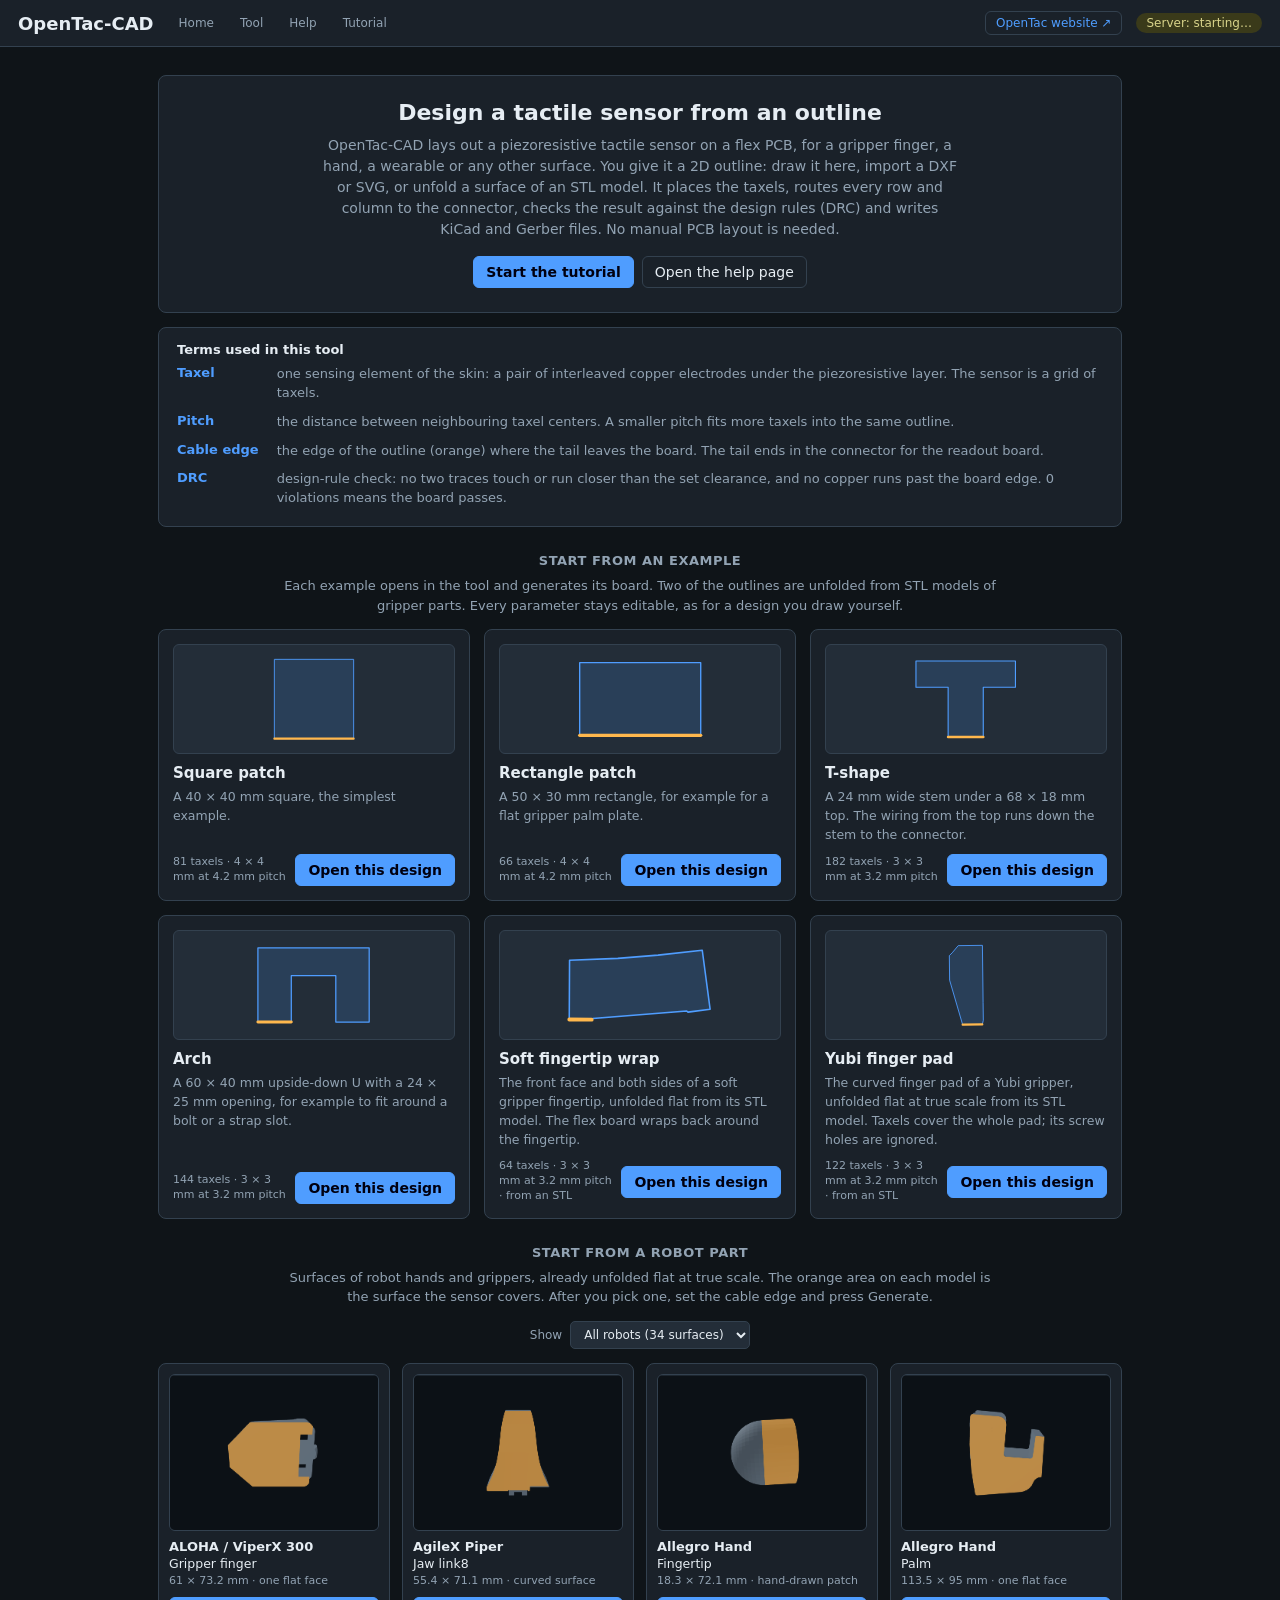
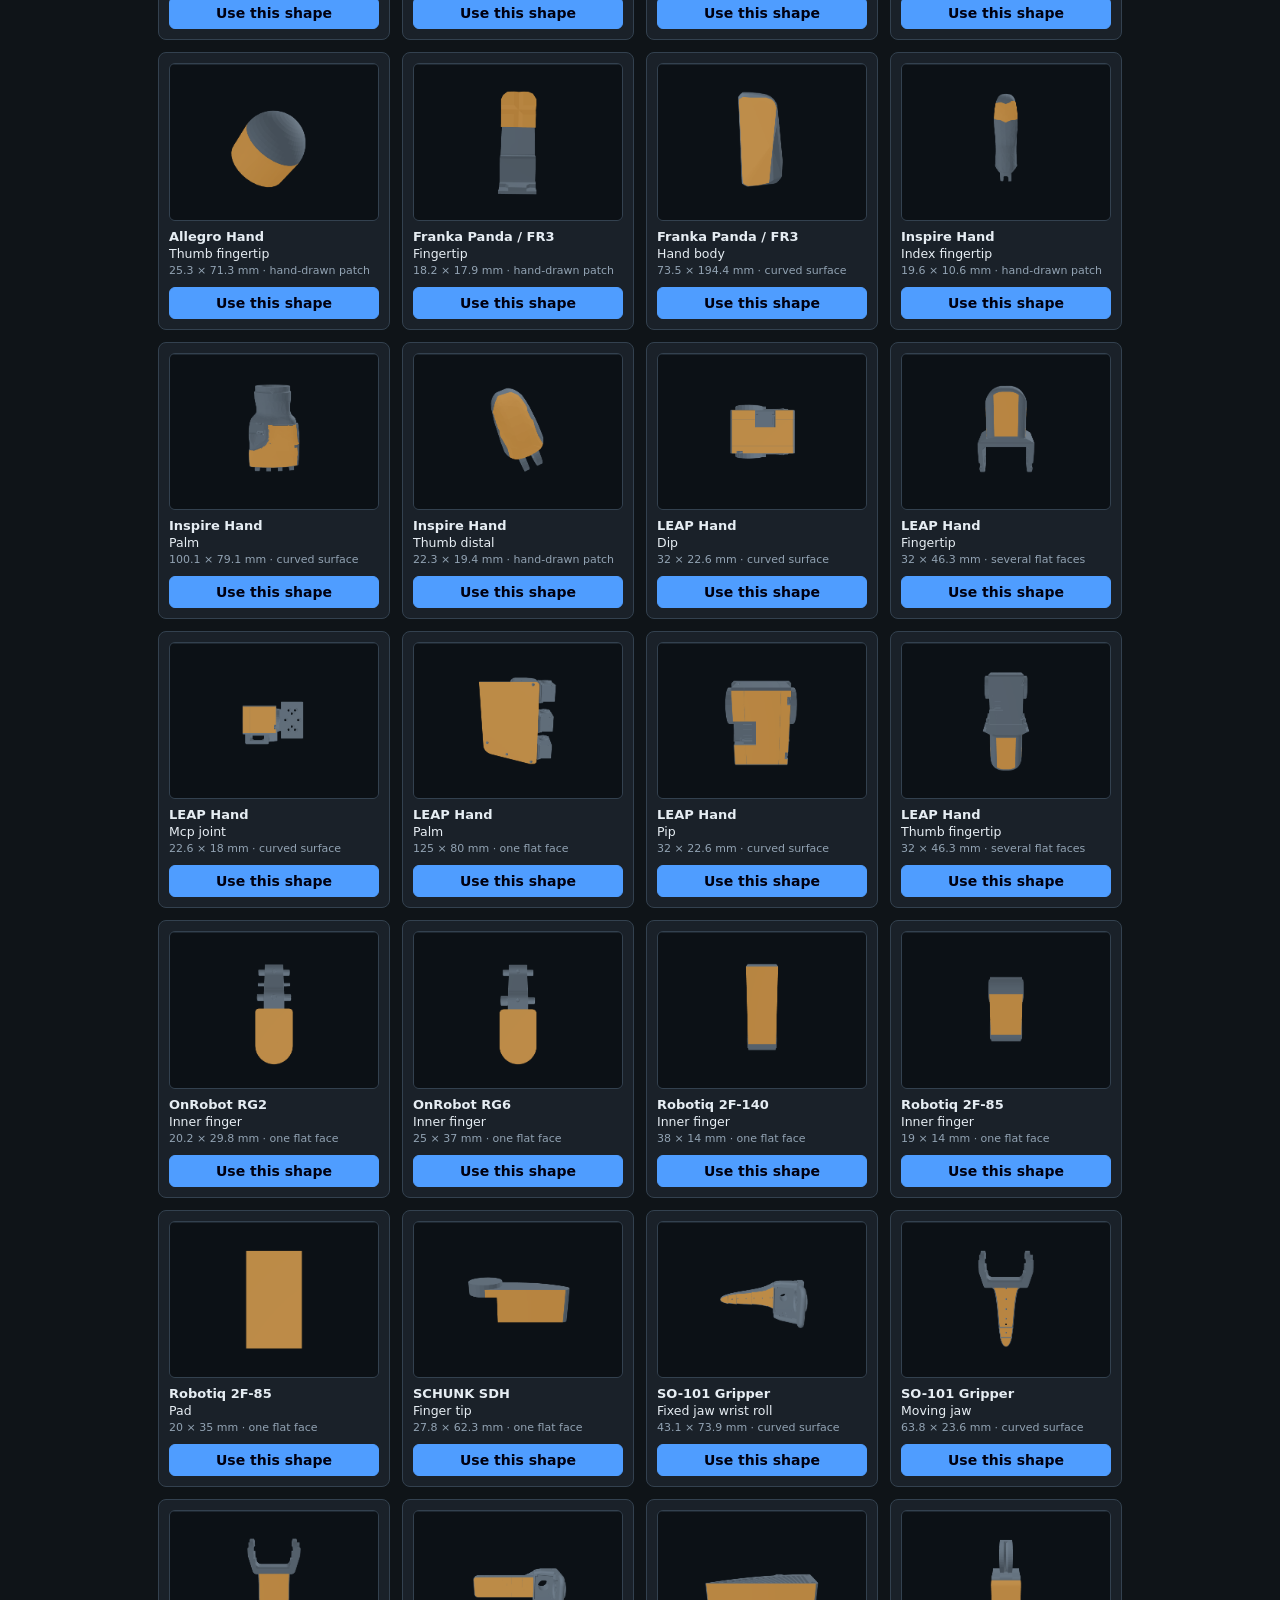
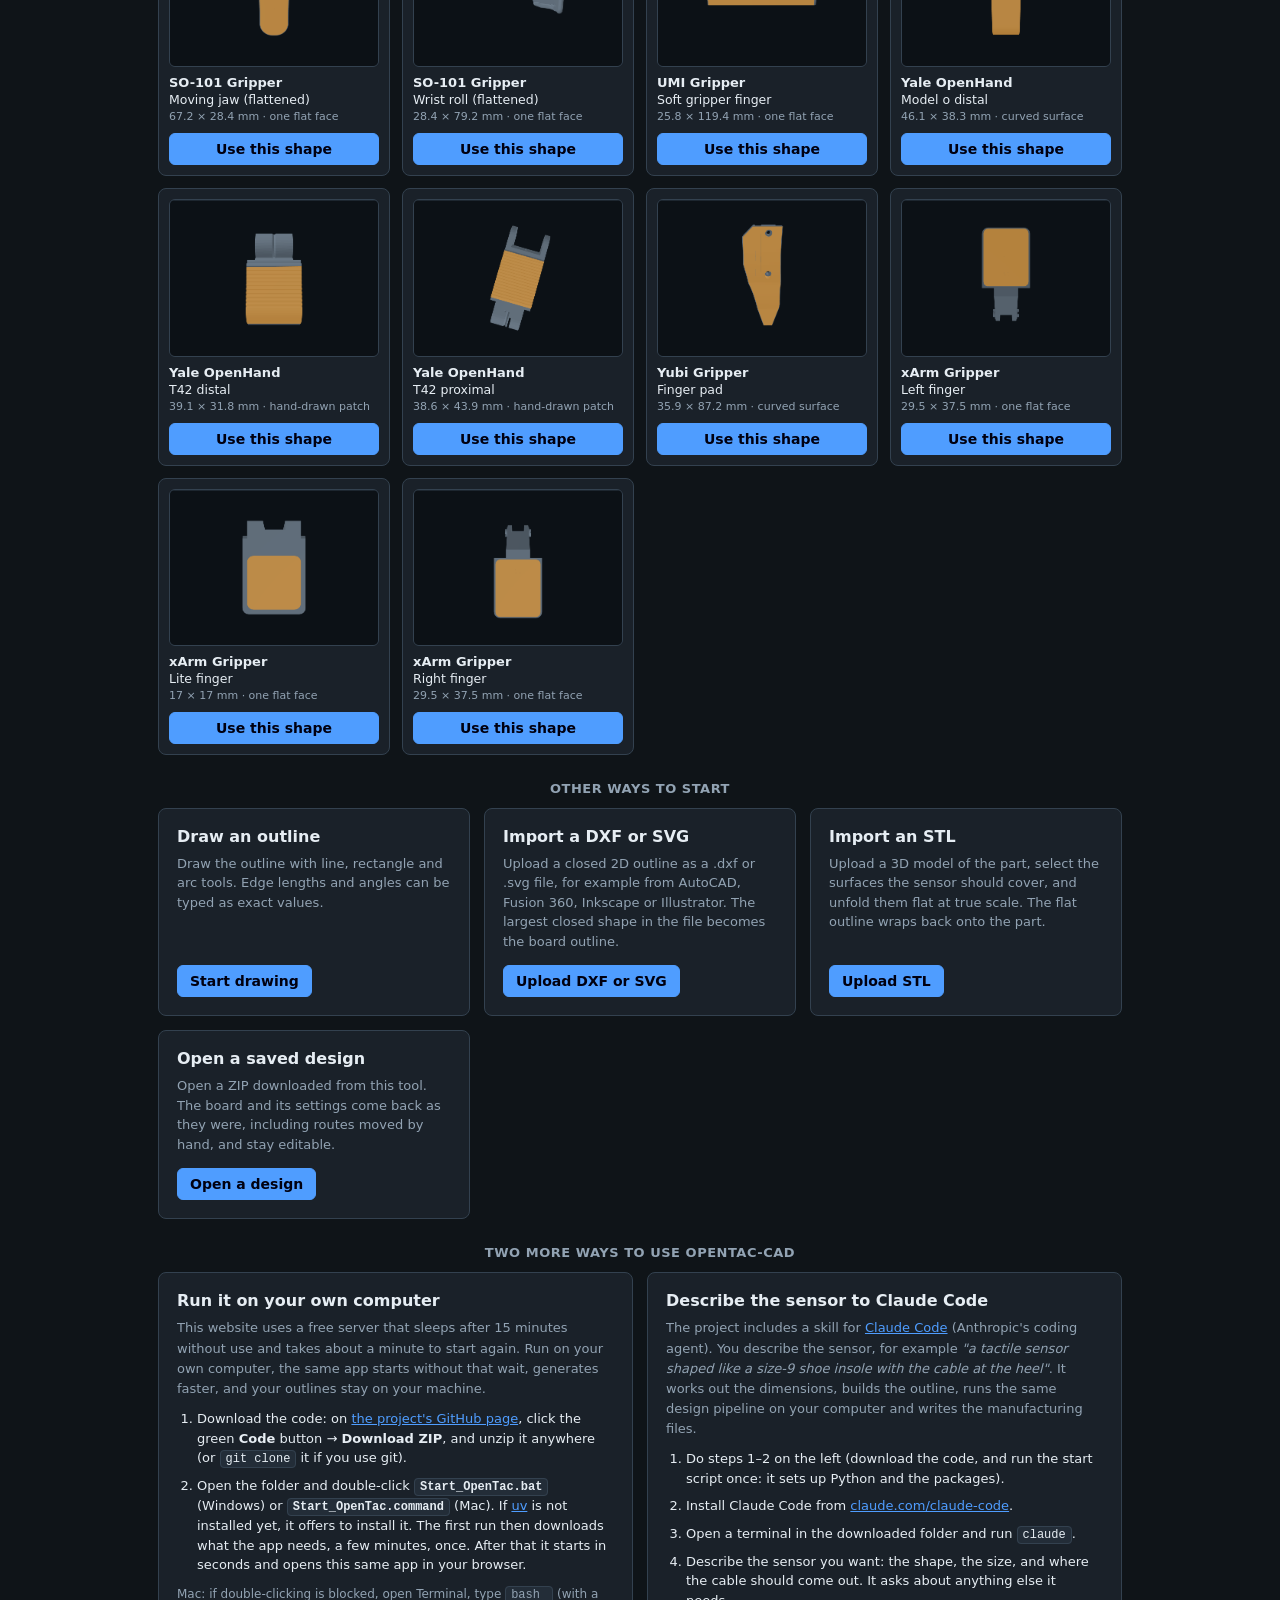
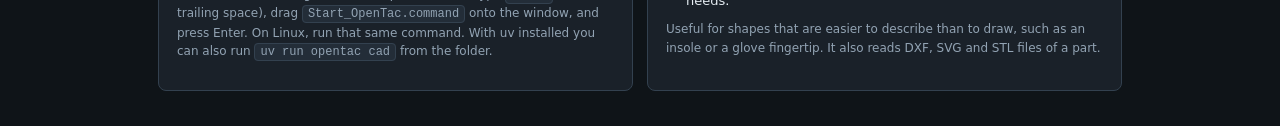
==== commit ffd907b4: "CAD: import a closed outline from an SVG file Paths, polygons, rectangles, circles and ellipses flat" ====
--- a/opentac/cad/web/index.html
+++ b/opentac/cad/web/index.html
@@ -44,7 +44,7 @@
         <p>
           OpenTac-CAD lays out a piezoresistive tactile sensor on a flex PCB, for a
           gripper finger, a hand, a wearable or any other surface. You give it a 2D
-          outline: draw it here, import a DXF, or unfold a surface of an STL model.
+          outline: draw it here, import a DXF or SVG, or unfold a surface of an STL model.
           It places the taxels, routes every row and column to the connector, checks
           the result against the design rules (DRC) and writes KiCad and Gerber files.
           No manual PCB layout is needed.
@@ -98,9 +98,9 @@
           <button type="button" class="primary mode-card__cta" data-mode="draw">Start drawing</button>
         </article>
         <article class="panel mode-card">
-          <h2>Import a DXF</h2>
-          <p>Upload a closed 2D outline as a .dxf file, for example from AutoCAD or Fusion 360. The largest closed shape in the file becomes the board outline.</p>
-          <button type="button" class="primary mode-card__cta" data-mode="dxf">Upload DXF</button>
+          <h2>Import a DXF or SVG</h2>
+          <p>Upload a closed 2D outline as a .dxf or .svg file, for example from AutoCAD, Fusion 360, Inkscape or Illustrator. The largest closed shape in the file becomes the board outline.</p>
+          <button type="button" class="primary mode-card__cta" data-mode="dxf">Upload DXF or SVG</button>
         </article>
         <article class="panel mode-card">
           <h2>Import an STL</h2>
@@ -132,7 +132,7 @@
           <ol>
             <li>
               Download the code: on
-              <a href="https://github.com/opentac/opentac.github.io" target="_blank" rel="noopener">the project's GitHub page</a>,
+              <a href="https://github.com/opentac/opentac" target="_blank" rel="noopener">the project's GitHub page</a>,
               click the green <strong>Code</strong> button → <strong>Download ZIP</strong>, and unzip it
               anywhere (or <code>git clone</code> it if you use git).
             </li>
@@ -173,7 +173,7 @@
           </ol>
           <p class="guide-card__note">
             Useful for shapes that are easier to describe than to draw, such as an insole or a
-            glove fingertip. It also reads DXF and STL files of a part.
+            glove fingertip. It also reads DXF, SVG and STL files of a part.
           </p>
         </article>
       </div>
@@ -188,7 +188,7 @@
         <div class="mode-switcher" role="group" aria-label="Input mode">
           <span class="mode-switcher__label">Mode:</span>
           <button type="button" class="mode-button" data-mode="draw" id="mode-btn-draw">Draw</button>
-          <button type="button" class="mode-button" data-mode="dxf" id="mode-btn-dxf">DXF</button>
+          <button type="button" class="mode-button" data-mode="dxf" id="mode-btn-dxf">DXF / SVG</button>
           <button type="button" class="mode-button" data-mode="stl" id="mode-btn-stl">STL</button>
           <button type="button" class="mode-button" data-mode="chat" id="mode-btn-chat">Describe</button>
           <button type="button" class="mode-button" data-mode="open" id="mode-btn-open">Open</button>
@@ -219,11 +219,6 @@
           <p class="hint">
             Upload an STL, select connected planar or curved surfaces, then unfold them into the board outline.
           </p>
-          <div class="row dev-example-row" id="dev-example-row" hidden>
-            <label>Example STL (dev)
-              <select id="example-stl-select"><option value="">Choose an example…</option></select>
-            </label>
-          </div>
           <div class="row">
             <button id="upload-stl" type="button" class="primary">Upload STL</button>
             <button id="select-single" type="button" class="mode-button active" disabled>Single face</button>
@@ -235,8 +230,6 @@
             <button id="unfold-faces" type="button" class="primary" disabled>Unfold selection</button>
             <button id="clear-face" type="button" class="secondary" disabled>Clear selection</button>
             <button id="reset-view" type="button" class="secondary" disabled>Reset view</button>
-            <button id="capture-example" type="button" class="secondary" hidden
-              title="Dev (localhost only): save the current selection + unfold as an example-gallery annotation JSON">Save as example</button>
             <input id="stl-input" type="file" accept=".stl,model/stl,application/sla" hidden />
           </div>
           <div class="stl-curved-controls">
@@ -264,13 +257,13 @@
         </section>
 
         <section class="group" id="dxf-import-group" hidden>
-          <h2>1 · Import DXF</h2>
+          <h2>1 · Import DXF or SVG</h2>
           <p class="hint">
-            Upload a closed 2D outline (<code>.dxf</code>). We'll automatically pick the largest closed shape in the file.
+            Upload a closed 2D outline (<code>.dxf</code> or <code>.svg</code>). We'll automatically pick the largest closed shape in the file.
           </p>
           <div class="row">
-            <button id="upload-dxf" type="button" class="primary">Upload DXF</button>
-            <input id="dxf-input" type="file" accept=".dxf" hidden />
+            <button id="upload-dxf" type="button" class="primary">Upload DXF or SVG</button>
+            <input id="dxf-input" type="file" accept=".dxf,.svg,image/svg+xml" hidden />
           </div>
           <div id="dxf-info" class="mini"></div>
         </section>
@@ -416,8 +409,8 @@
 
       <!-- ================= Views =================
            Ordered to follow the workflow top to bottom: draw the outline, press
-           Generate, then read the result. The PCB Preview panel is last because
-           it is the output of the two panels above it. -->
+           Generate, then read the result. The PCB Preview panel follows the
+           two panels above it because it is their output. -->
       <section class="views">
         <div class="panel view">
           <div class="view__head">
@@ -545,9 +538,7 @@
           <div id="route-edit-status" class="mini"></div>
         </div>
 
-        <!-- Last panel in the column, below the preview: you generate, inspect
-             the board above, and only then download it. -->
-        <!-- Two-piece printed case. The shear bumps are a version of the TOP
+        <!-- Two-piece printed case. The shear bumps are a version of the top
              piece, not a separate part: flat lid or bumped lid. -->
         <div class="panel bump-panel" id="case-panel">
           <div class="bump-head">
@@ -692,6 +683,8 @@
           </div>
         </div>
 
+        <!-- Last panel in the column, below the preview and the case: you
+             generate, inspect the board above, and only then download it. -->
         <div class="panel download-panel">
           <div class="download-bar">
             <label class="download-bar__name" for="design-name">
@@ -706,9 +699,9 @@
             <button id="download-pdf" type="button" class="secondary" disabled
                     title="A 1:1 printable outline. Print it at 100%, cut it out and hold it against the real part to check the fit before ordering boards.">Download printable PDF</button>
             <button id="download-velostat-dxf" type="button" class="secondary" disabled
-                    title="The piezoresistive layer (e.g. Velostat, LINQSTAT) as a DXF in millimetres, for a laser cutter. Covers the sensor area only, not the tail.">Layer DXF</button>
+                    title="The piezoresistive layer (e.g. Velostat, LINQSTAT) as a DXF in millimetres, for a laser cutter. Covers the sensor area only, not the tail.">Piezo layer DXF</button>
             <button id="download-velostat-pdf" type="button" class="secondary" disabled
-                    title="The shape of the piezoresistive layer (e.g. Velostat, LINQSTAT) printed twice, mirrored across a fold line. Fold the paper with the sheet inside and cut both together.">Layer fold PDF</button>
+                    title="The shape of the piezoresistive layer (e.g. Velostat, LINQSTAT) printed twice, mirrored across a fold line. Fold the paper with the sheet inside and cut both together.">Piezo layer fold PDF</button>
             <button id="download" type="button" class="primary" disabled
                     title="Everything for this sensor in one archive: the board files for the fab, the manifest, the 1:1 PDF, the cut files for the piezoresistive layer, and the printed case (bottom and all three lids, in case/).">Download ZIP</button>
           </div>
@@ -741,11 +734,11 @@
       <div class="help-content">
         <section id="help-modes" class="panel help-section">
           <h2>Getting a board shape</h2>
-          <p>Every design starts the same way: get a closed 2D outline into the Board Outline canvas. There are three ways to do that — mix and match, or switch mid-project using the Mode switcher.</p>
+          <p>Every design starts the same way: get a closed 2D outline into the Board Outline canvas. Draw it, import a DXF or SVG, or unfold an STL — mix and match, or switch mid-project using the Mode switcher.</p>
           <h3>Draw</h3>
           <p>Use the Line, Rectangle, H/V, and Arc tools to sketch your outline directly. When you're done, <strong>select the edge where the connector tail should exit and click Set cable edge</strong> (it turns orange) — Generate is blocked until this is set, so a stray first stroke can never silently become the connector edge. This isn't just freehand: select a vertex or edge and type an exact <strong>Length</strong> and <strong>Angle</strong> in the fields above the canvas to dimension it precisely, like a real CAD program.</p>
-          <h3>DXF</h3>
-          <p>Upload a closed 2D outline exported from AutoCAD, Fusion 360, or similar CAD tools. We automatically pick the <strong>largest closed shape</strong> in the file (in case it contains extra reference geometry) and scale it to millimeters using the file's unit metadata. A DXF outline has no inherent cable edge — confirm or change it with <strong>Set cable edge</strong> after import.</p>
+          <h3>DXF or SVG</h3>
+          <p>Upload a closed 2D outline exported from AutoCAD, Fusion 360, Inkscape, Illustrator, or a similar drawing tool, as <code>.dxf</code> or <code>.svg</code>. We automatically pick the <strong>largest closed shape</strong> in the file (in case it contains extra reference geometry) and scale it to millimetres using the file's unit metadata (SVG <code>width</code> / <code>viewBox</code>, or DXF <code>$INSUNITS</code>). Paths, polygons, rectangles, circles and ellipses in an SVG are flattened to the same 0.05&nbsp;mm chord as a DXF. An imported outline has no inherent cable edge — confirm or change it with <strong>Set cable edge</strong> after import.</p>
           <h3>STL</h3>
           <p>Upload a 3D model, then click a face (or several connected faces, or a smoothly curved patch) to select the surface your sensor will cover — or use <strong>Draw patch</strong> to click points directly on the surface and outline your sensor by hand, letting the app smooth away texture like tread patterns. <strong>Unfold selection</strong> flattens the result into a 2D outline using a true-scale unfolding algorithm — like unwrapping a physical piece of paper from the part. The result lands in the same Board Outline canvas, where you can still hand-edit it. Like a DXF import, an unfolded outline has no inherent cable edge — confirm or change it with <strong>Set cable edge</strong> once it loads.</p>
           <p>If your selection spans surfaces that don't share a mesh edge (say, a fingertip's front face plus its two sides), the button changes to <strong>Join surfaces…</strong> and the viewer walks you through the join, one cut at a time: it shows numbered marker dots along each surface's boundary, and you click <strong>two matching corner pairs</strong> — "this corner attaches to that one" — for each cut. Only after every cut is resolved does the 2D preview appear, with <strong>Use this shape</strong> handing it to the outline canvas. Picking the corners yourself is deliberate: you can see the real part, so you know which corners truly touch.</p>
@@ -773,7 +766,7 @@
           <p>The sensor grid can be specified from either end:</p>
           <dl>
             <dt>Set taxel size</dt>
-            <dd>You give Taxel W/H and Pitch X/Y; how many fit is whatever your outline allows. The original behaviour.</dd>
+            <dd>You give Taxel W/H and Pitch X/Y; how many fit is whatever your outline allows. This is the default.</dd>
             <dt>Set rows &amp; columns</dt>
             <dd>You give the grid you want and the taxel size needed to fit it is calculated from your outline (its bounding box, minus the edge keepout, divided by the requested counts). Pitch is set equal to the taxel size, so taxels tile edge to edge with no gap. On a non-rectangular outline the taxel size is shrunk in small steps until the requested rows and columns really pack — corners that fall outside the shape are still dropped, so you may get slightly fewer taxels than rows × columns. Available in <em>Grow board to fit wiring</em> mode only: with the outline fixed, the packable area depends on the wiring keep-out band, whose width depends in turn on the row/column counts you are trying to set.</dd>
           </dl>
@@ -792,7 +785,7 @@
             <dt>Readout board (<code>readout_board</code>)</dt>
             <dd>The OpenTac board the sensor plugs into: 30-pin (up to 15 x 15 taxels, two stacked 16 x 22.8&nbsp;mm boards) or 60-pin (up to 30 x 30, one 37 x 34.3&nbsp;mm board). It sets the connector on the sensor's tail.</dd>
             <dt>2 or 4 copper layers (<code>copper_layers</code>)</dt>
-            <dd>On 2 layers, columns run on the top copper and rows on the bottom, and every wire travels around the outside of the sensor field to the connector, so the board needs a wiring band around the field. On 4 layers the rows are wired on two inner layers instead: In1 carries each row straight through the field to the connector, in row order, and In2 joins the pieces of rows a notch cuts in two. Rows then need no band, so with a fixed outline more of it holds taxels. Either choice works with either board mode below. A 4-layer board costs more to fabricate, and needs the hug router.</dd>
+            <dd>On 2 layers, columns run on the top copper and rows on the bottom, and every wire travels around the outside of the sensor field to the connector, so the board needs a wiring band around the field. On 4 layers the rows are wired on two inner layers instead: In1 carries each row straight through the field to the connector, in row order, and In2 joins the pieces of rows a notch cuts in two. Rows then need no band, so with a fixed outline more of it holds taxels. Either choice works with either board mode below. A 4-layer board costs more to fabricate.</dd>
             <dt>Grow board to fit wiring (<code>board_mode: "expand"</code>)</dt>
             <dd>The default. Taxels are packed at maximum density inside the shape you drew, then the final board outline is grown outward until every wire fits. No taxel is ever dropped — but the exported board is larger than the shape you drew.</dd>
             <dt>Keep outline fixed, shrink sensor grid (<code>board_mode: "fixed_keepout"</code>)</dt>
@@ -881,8 +874,8 @@
             <dd>Your outline is too small for the current taxel size, pitch, and edge keepout. Draw a larger outline or reduce those parameters.</dd>
             <dt>"Sensor fill region does not overlap the board outline"</dt>
             <dd>The sensorize zone you drew is fully outside the board outline — make sure it's drawn inside the outline shape.</dd>
-            <dt>"No closed outline found — check for gaps or open ends" (DXF import)</dt>
-            <dd>The DXF file doesn't contain one clean closed loop of geometry — check for gaps, unconnected segments, or stray extra shapes in the source file.</dd>
+            <dt>"No closed outline found" (DXF or SVG import)</dt>
+            <dd>The file doesn't contain one clean closed loop of geometry — check for gaps, unconnected segments, or stray extra shapes in the source file. SVG needs a closed <code>path</code>, <code>polygon</code>, <code>rect</code>, <code>circle</code> or <code>ellipse</code>.</dd>
             <dt>"Server: not reachable"</dt>
             <dd>The server has not answered for 90 seconds. On the hosted site the server sleeps after 15 minutes without use and takes about a minute to start; the page keeps trying every 30 seconds and runs a pending Generate once it answers. If it stays unreachable, reload the page. On your own computer, check that the window running <code>opentac cad</code> is still open.</dd>
           </dl>
--- a/opentac/cad/web/style.css
+++ b/opentac/cad/web/style.css
@@ -386,12 +386,12 @@
 .tour-card p { margin: 0 0 14px; font-size: 13px; color: var(--muted); line-height: 1.5; }
 .tour-card__actions { align-items: center; margin-top: 0; }
 .tour-card__spacer { flex: 1; }
-/* Purely a JS bookkeeping marker (which elements to un-highlight on step
-   change) — the visible highlight itself is the .tour-spotlight cutout, not
-   this class, so it deliberately carries no z-index. Elevating the target
-   element's z-index to "poke through" the dim overlay would put it in the
-   same root stacking context as .tour-overlay and let it cover the tour
-   card/buttons — a real bug caught via end-to-end testing. */
+/* .tour-highlight is purely a JS bookkeeping marker (which elements to
+   un-highlight on step change) — the visible highlight itself is the
+   .tour-spotlight cutout, not this class, so it deliberately has no rule and
+   no z-index. Elevating the target element's z-index to "poke through" the
+   dim overlay would put it in the same root stacking context as .tour-overlay
+   and let it cover the tour card and its buttons. */
 
 .panel {
   background: var(--panel);
@@ -399,10 +399,10 @@
   border-radius: 8px;
 }
 
-/* Stretched by the grid to the row's full height (see .layout). The old
-   viewport-height cap is gone: it made the panel scroll inside itself and
-   end well above the preview column's bottom edge. overflow-y stays for the
-   case where this column is the taller one. */
+/* Stretched by the grid to the row's full height (see .layout). There is no
+   viewport-height cap: one would make the panel scroll inside itself and end
+   well above the preview column's bottom edge. overflow-y covers the case
+   where this column is the taller one. */
 .controls { padding: 4px 14px 14px; overflow-y: auto; }
 
 .group { padding: 12px 0; border-bottom: 1px solid var(--line); }
@@ -574,23 +574,6 @@
   margin-top: 8px;
 }
 .stl-patch-controls[hidden] { display: none; }
-.dev-example-row[hidden] { display: none; }
-.dev-example-row label {
-  display: flex;
-  flex-direction: column;
-  font-size: 12px;
-  color: var(--muted);
-  gap: 3px;
-  flex: 1;
-}
-.dev-example-row select {
-  font: inherit;
-  padding: 5px 7px;
-  border-radius: 5px;
-  border: 1px solid var(--line);
-  background: #0c1116;
-  color: var(--text);
-}
 .stl-patch-controls .hint { flex: 1 1 100%; margin: 0; }
 .stl-patch-controls .check-field {
   display: flex;
@@ -623,12 +606,12 @@
 /* Workflow order top to bottom: Board Outline, Generate, PCB Preview.
    Flex rather than grid-template-rows, so the panel that should absorb spare
    height says so itself (.view--grow) rather than it depending on sibling
-   position — panels here get added and reordered. */
+   position, so panels can be added and reordered freely. */
 .views { display: flex; flex-direction: column; gap: 14px; min-height: calc(100vh - 90px); }
 .view { display: flex; flex-direction: column; padding: 12px 14px; min-height: 0; }
-/* min-height keeps the 420px floor the old minmax(420px, 1fr) track gave the
-   preview — .pcb-preview itself is min-height:0 so it would otherwise collapse.
-   MUST stay below .view: same specificity, so .view's own `min-height: 0` wins
+/* min-height gives the preview a 420px floor — .pcb-preview itself is
+   min-height:0 so it would otherwise collapse.
+   Must stay below .view: same specificity, so .view's own `min-height: 0` wins
    on order if this rule comes first, and with flex-basis 0 the panel then
    collapses to nothing instead of holding its floor. */
 .view--grow { flex: 1 1 0; min-height: clamp(420px, 58vh, 760px); }
@@ -831,15 +814,17 @@
   flex: 1; min-height: 0; overflow: auto; background: #fff; border-radius: 6px;
   display: flex; align-items: center; justify-content: center; padding: 8px;
 }
-/* Fit the whole board to the panel, both axes. The generated SVG carries an
-   intrinsic width/height (800x770-ish) alongside its viewBox, so constraining
-   width alone let `height: auto` render it at full height inside a shorter
-   panel: it overflowed, got centre-cropped by the flex centering, and looked
-   zoomed in — with Reset View powerless, since the viewBox was never wrong.
-   Capping both axes with auto sizing keeps the aspect ratio and scales to
-   whichever constraint binds. Zoomed-in states still scroll via .pcb-preview's
-   own overflow. */
-.pcb-preview svg { max-width: 100%; max-height: 100%; width: auto; height: auto; }
+/* The SVG element fills the panel, and its default preserveAspectRatio
+   (xMidYMid meet) fits the whole board inside it, centred. Zoom and pan change
+   only the viewBox (route-editor.js), so a zoomed view uses the full panel
+   rather than a box with the board's own proportions, which for a tall board
+   is a narrow strip. Absolute positioning takes the size from the panel, never
+   from the SVG's intrinsic width/height attributes (800 px wide, height to
+   match the board). */
+.pcb-preview > svg {
+  position: absolute; top: 8px; left: 8px;
+  width: calc(100% - 16px); height: calc(100% - 16px);
+}
 .route-editor-svg {
   cursor: grab;
   touch-action: none;
@@ -879,9 +864,9 @@
   flex: 1; min-height: 240px; position: relative; border-radius: 6px; overflow: hidden;
   background: #0c1116; border: 1px solid var(--line);
 }
-/* Sized in vh so it grows with the window instead of staying at a fixed 240px,
-   which was too small to pick faces in. Capped so it can't push the parameters
-   below it off-screen on a tall display, and floored for short ones. */
+/* Sized in vh so it grows with the window: a fixed small height is too small
+   to pick faces in. Capped so it cannot push the parameters below it
+   off-screen on a tall display, and floored for short ones. */
 .stl-container--sidebar {
   height: clamp(320px, 58vh, 680px);
   margin-top: 8px;
@@ -951,7 +936,7 @@
 
 
 /* Two-piece case panel. Reuses the bump-panel styling; only the top-piece
-   chooser and the preview selector are new. */
+   chooser and the preview selector have rules of their own. */
 .case-top-choice {
   border: 1px solid var(--line, #ddd);
   border-radius: 6px;
